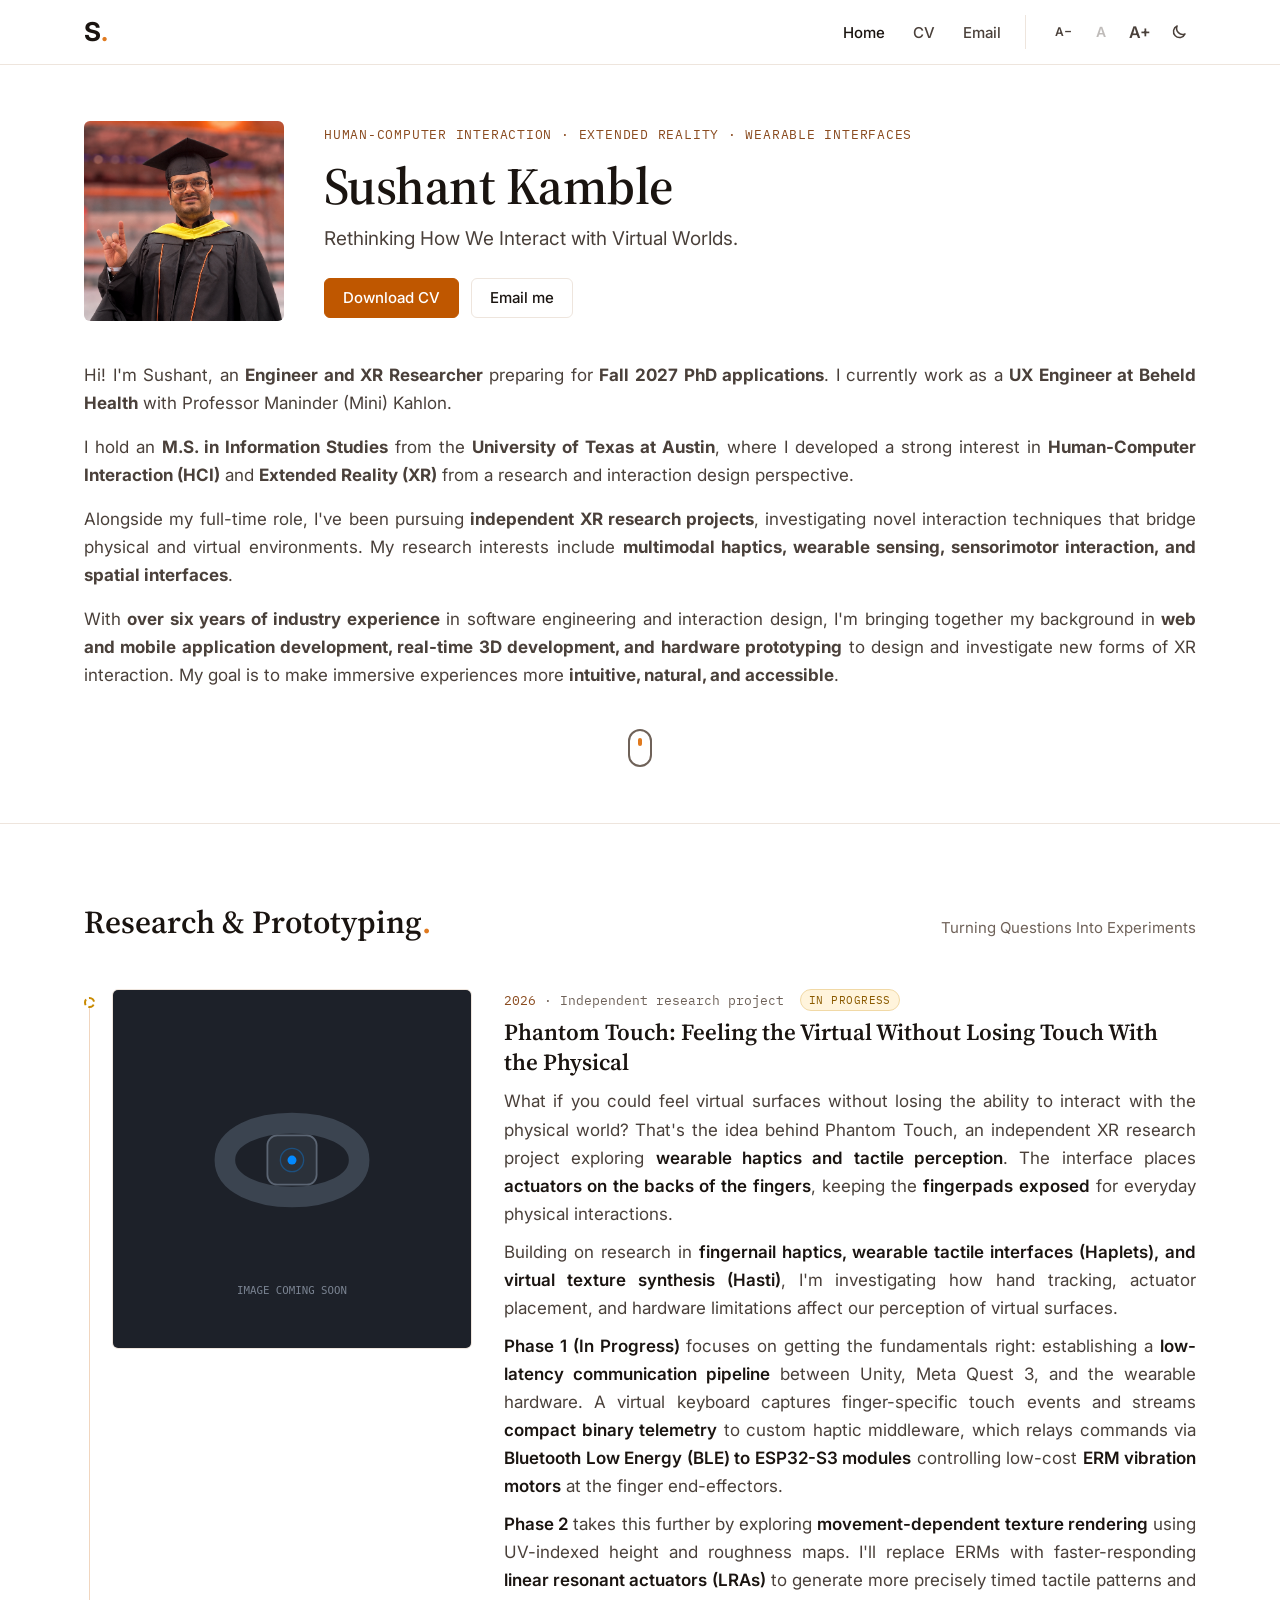
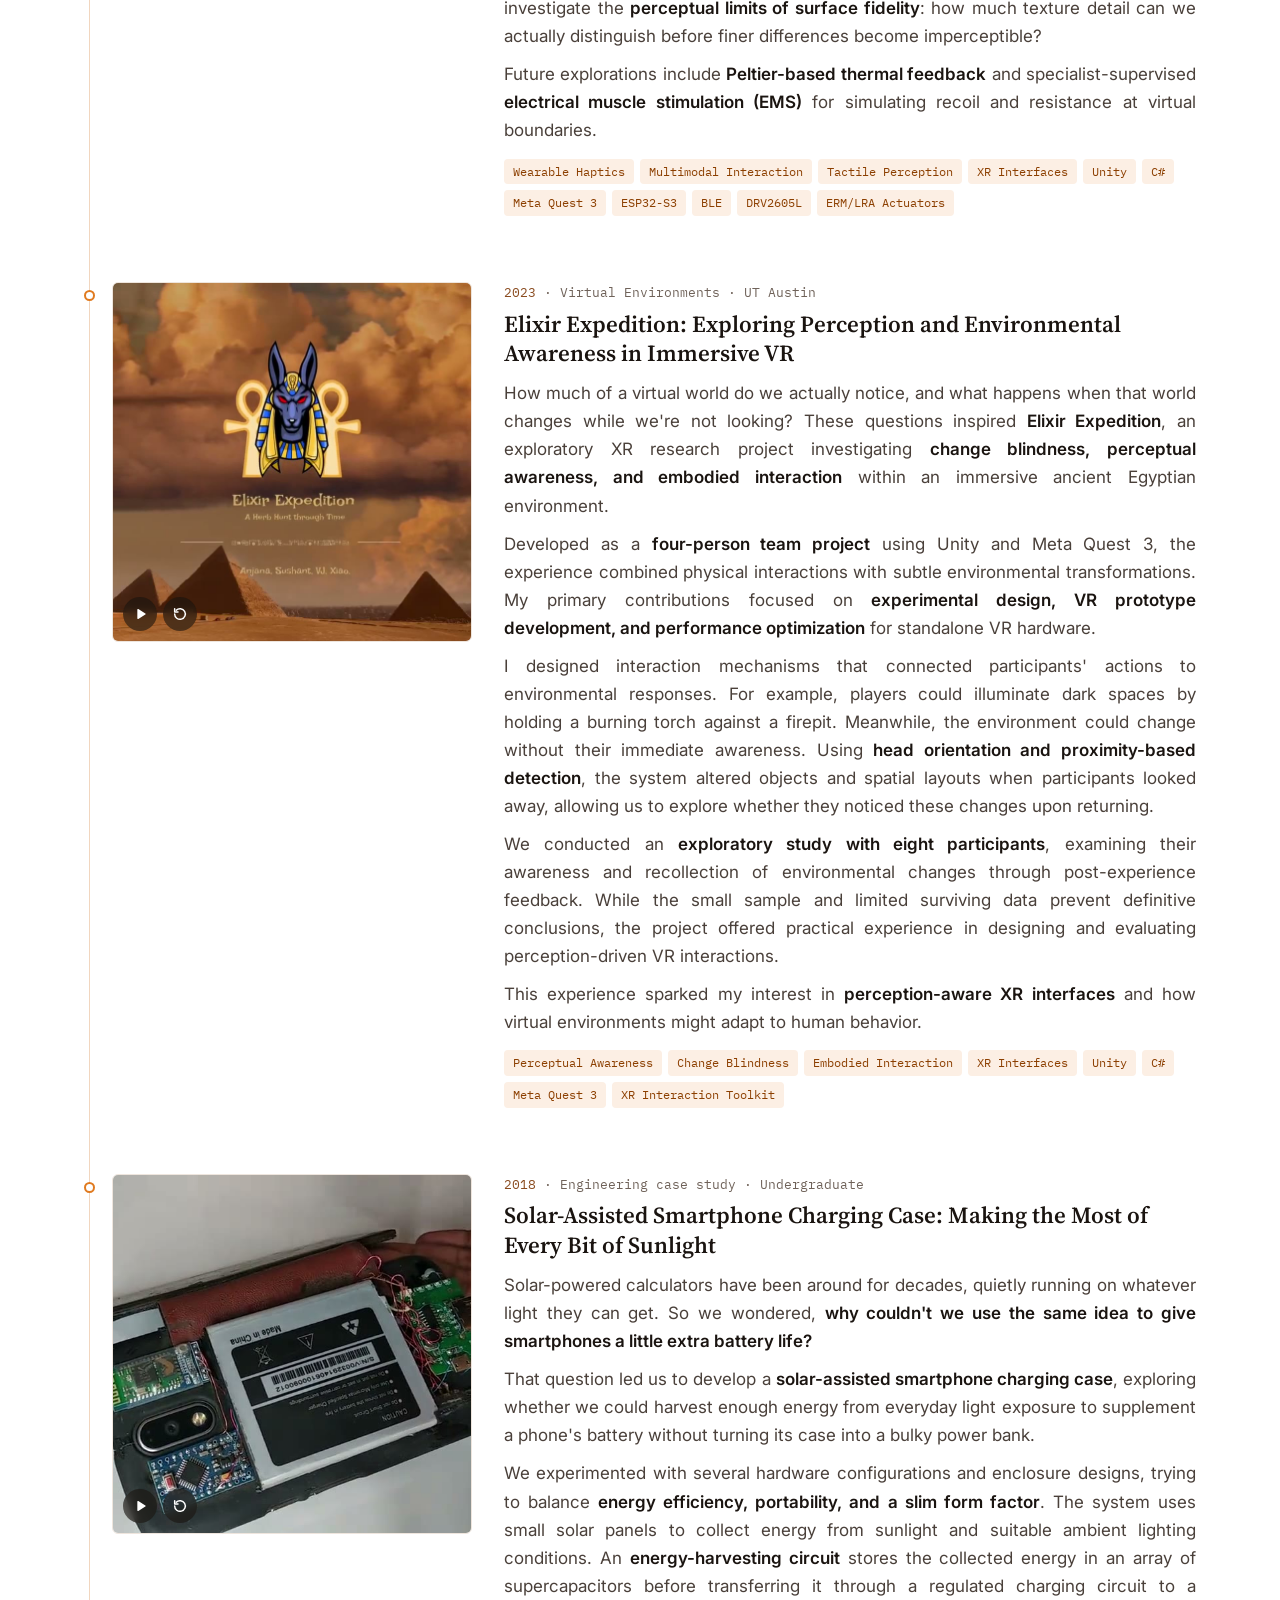
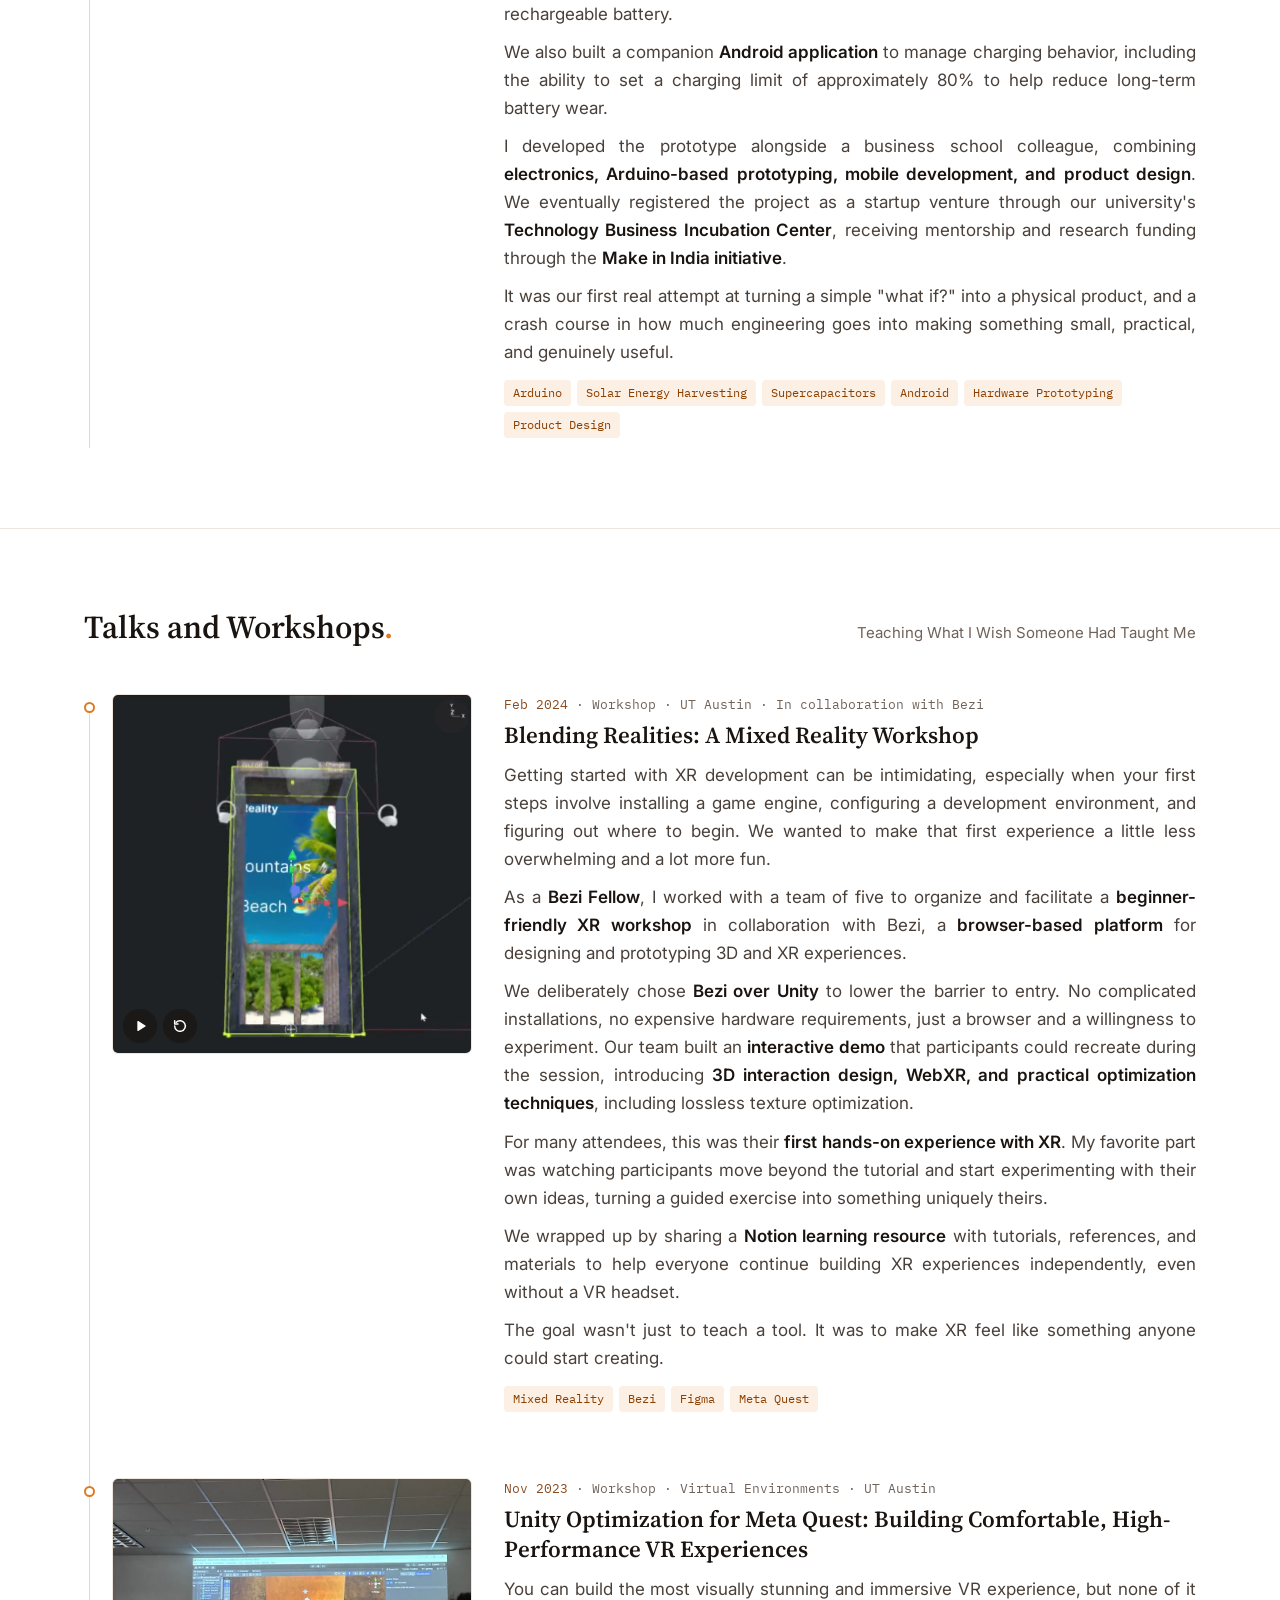
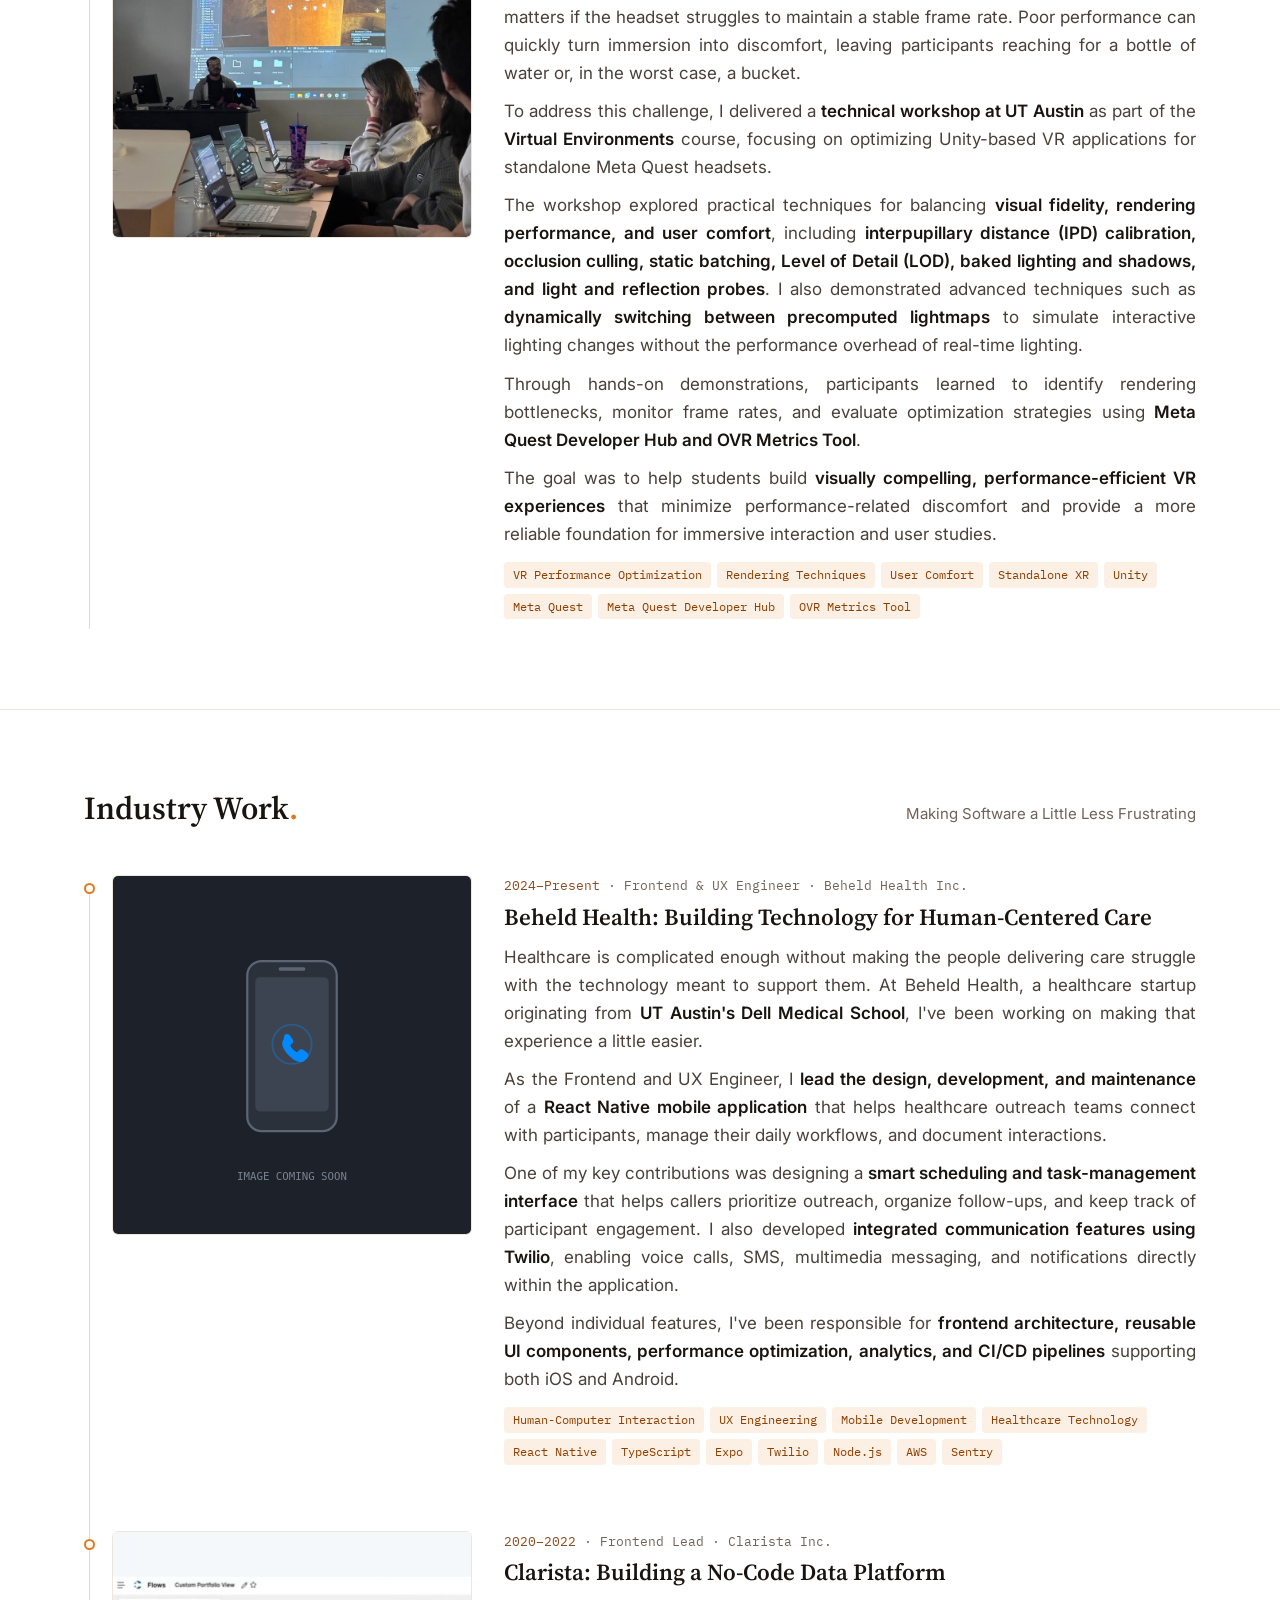
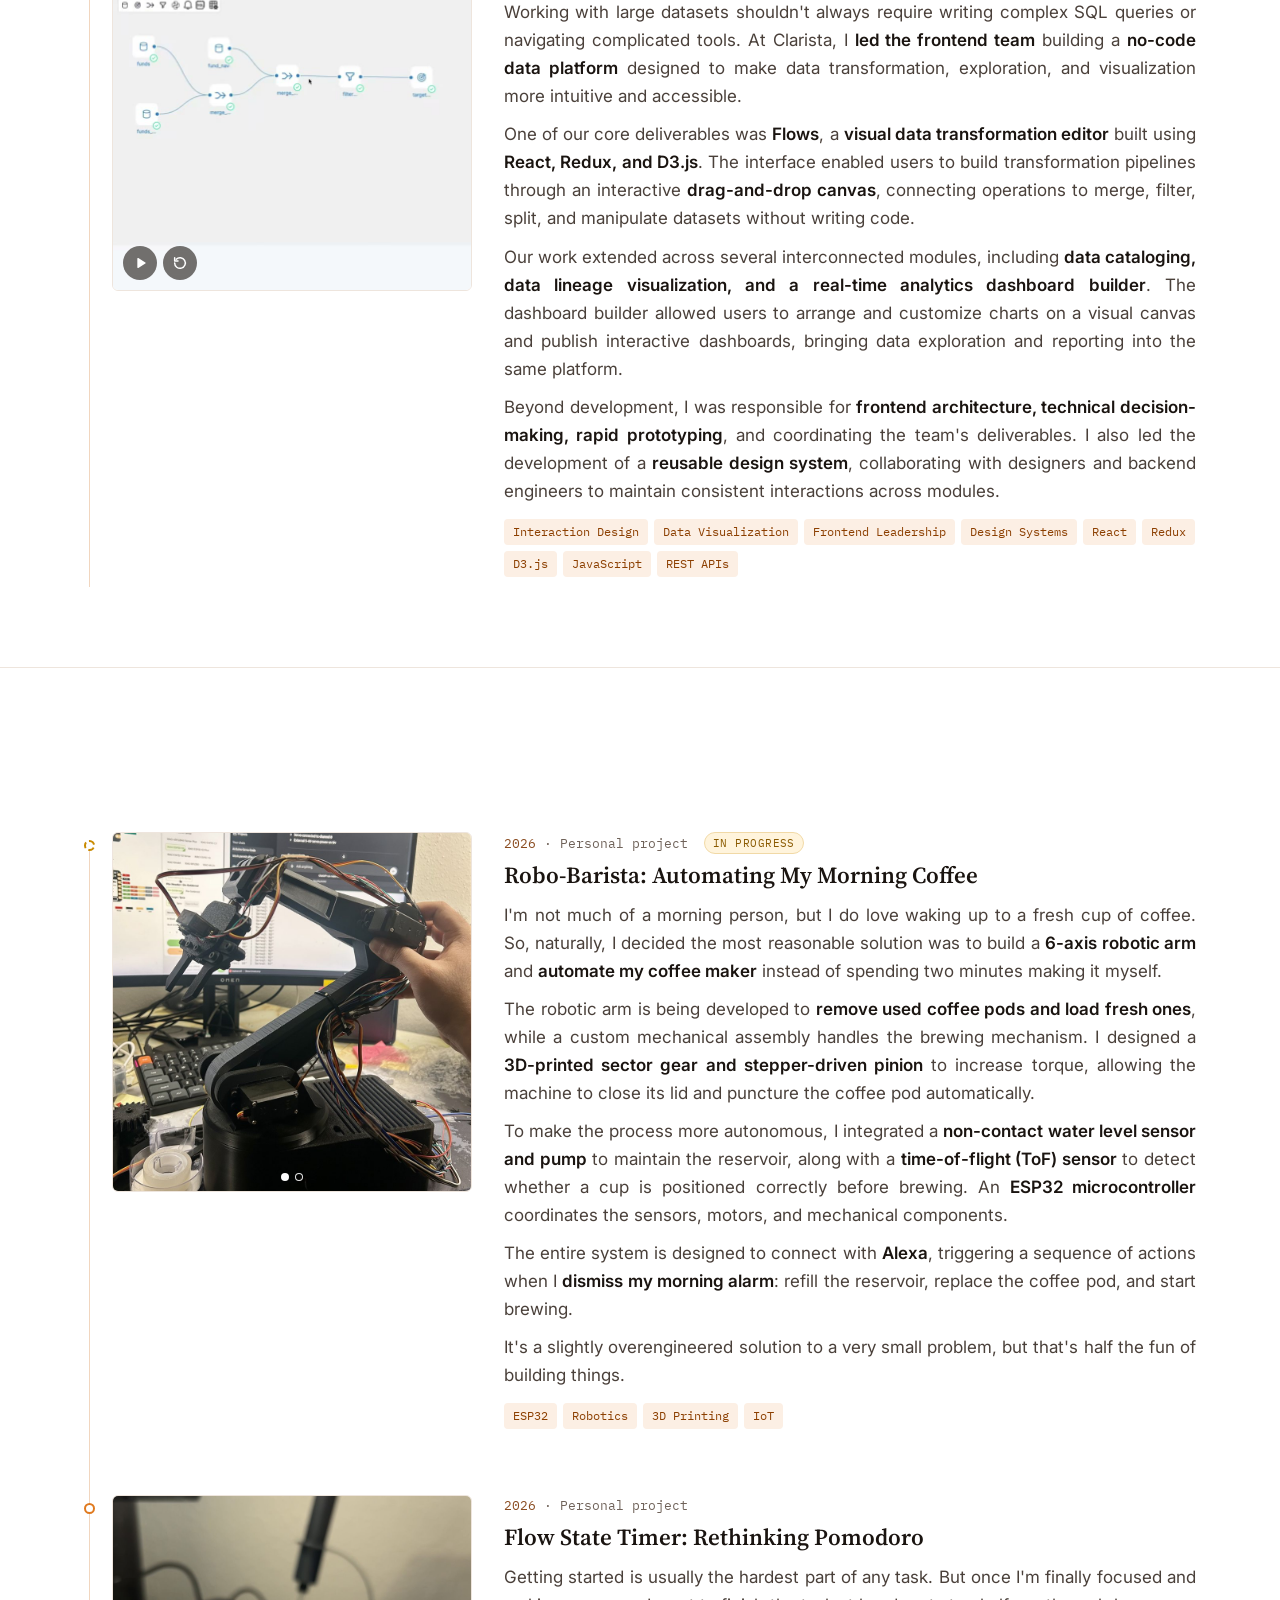
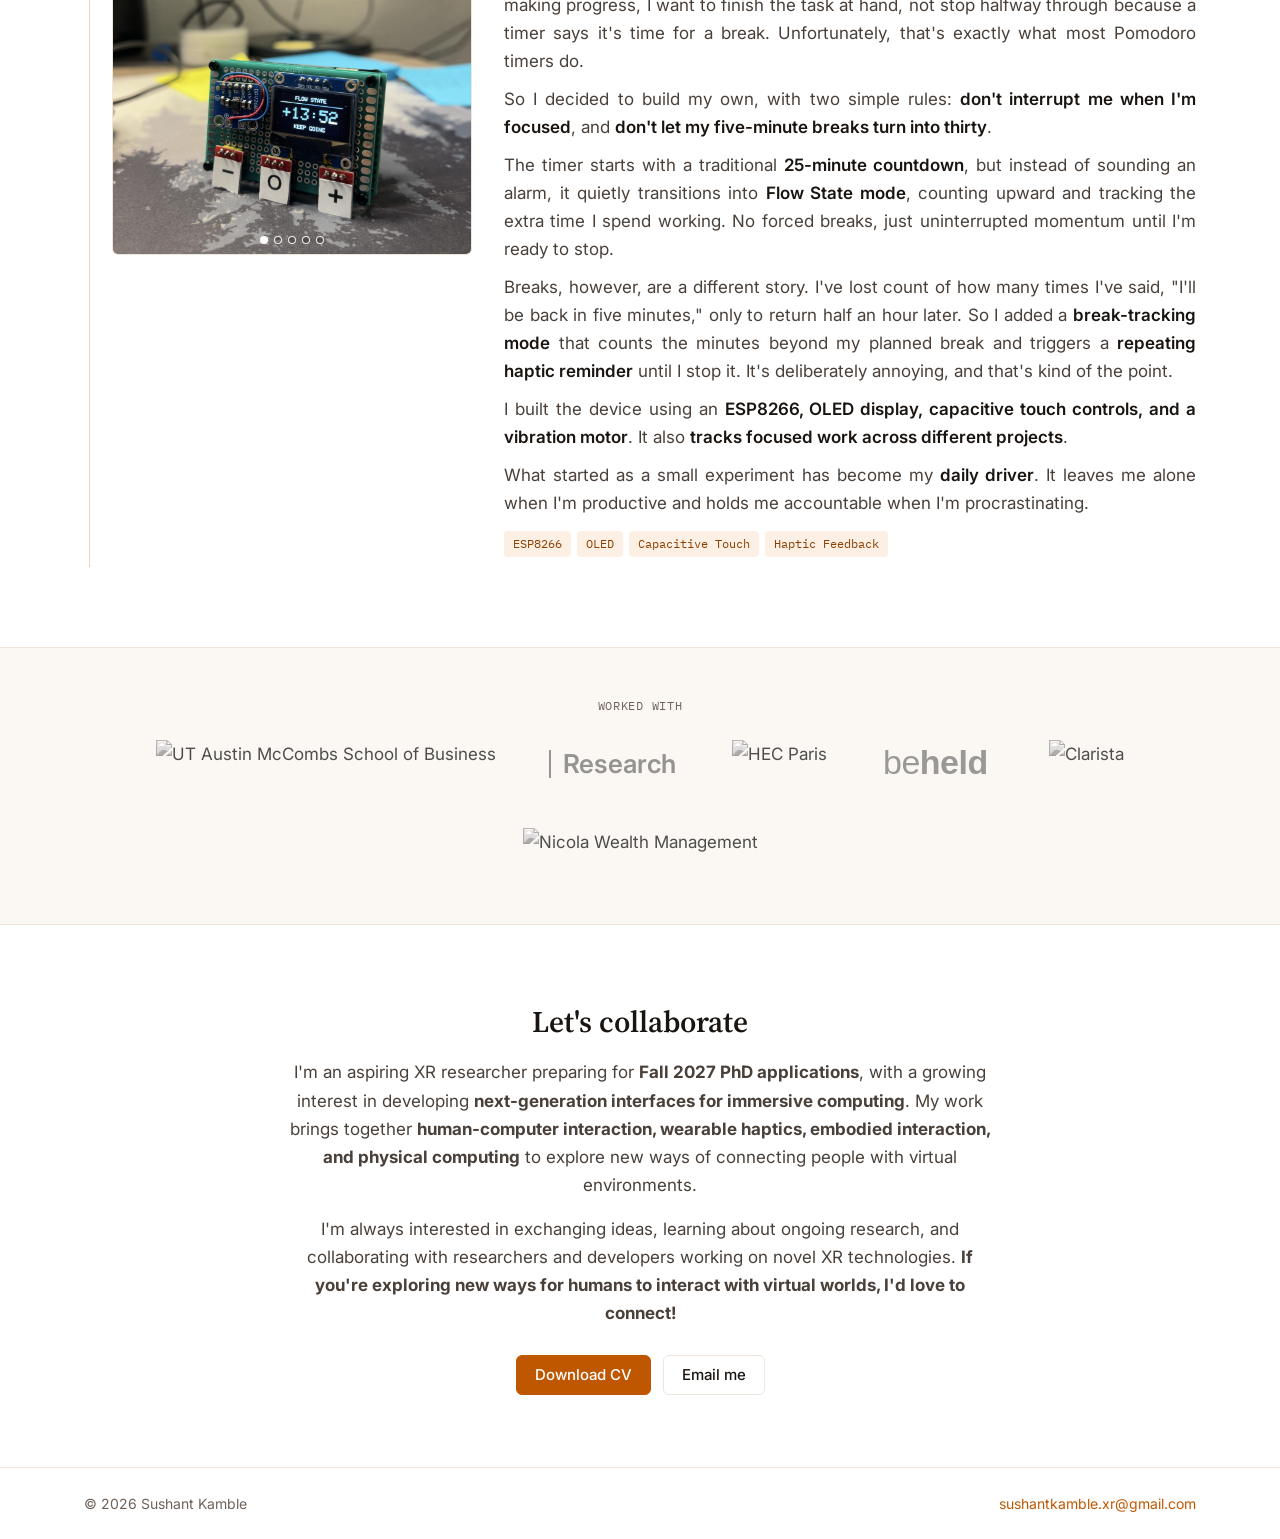
==== index.html @ 3cabddb5 "Update CV and copy email address to clipboard on click - Replace the old resume with Sushant_Kamble_" ====
<!DOCTYPE html>
<html lang="en">
  <head>
    <meta charset="utf-8" />
    <meta name="viewport" content="width=device-width, initial-scale=1" />
    <meta name="author" content="Sushant Kamble" />
    <meta
      name="description"
      content="Sushant Kamble: XR researcher and engineer building and evaluating immersive experiences."
    />
    <link rel="icon" href="icon.svg?v=3" type="image/svg+xml" />
    <link rel="icon" href="icon.png?v=3" type="image/png" />
    <link rel="apple-touch-icon" href="icon.png?v=3" />
    <link rel="preconnect" href="https://fonts.googleapis.com" />
    <link rel="preconnect" href="https://fonts.gstatic.com" crossorigin />
    <link
      href="https://fonts.googleapis.com/css2?family=IBM+Plex+Mono:wght@400;500&family=Inter:wght@400;500;600&family=Source+Serif+4:opsz,wght@8..60,600&display=swap"
      rel="stylesheet"
    />
    <link rel="stylesheet" href="css/research.css" />
    <script>
      // Apply saved display settings before first paint (no flash of wrong theme/size).
      // Theme: saved choice, else the system preference. Text size: saved scale step.
      (() => {
        const root = document.documentElement;
        let theme = null, scale = null;
        try {
          theme = localStorage.getItem("theme");
          scale = localStorage.getItem("textScale");
        } catch (e) {}
        if (theme !== "light" && theme !== "dark") {
          theme = window.matchMedia("(prefers-color-scheme: dark)").matches ? "dark" : "light";
        }
        root.setAttribute("data-theme", theme);
        if (scale) root.style.fontSize = scale + "%";
      })();

      // Enable the sequential reveal only when JS runs and motion is welcome,
      // so content is never hidden otherwise
      if (!window.matchMedia("(prefers-reduced-motion: reduce)").matches) {
        document.documentElement.classList.add("js-reveal");
      }
    </script>

    <title>Sushant Kamble | XR Researcher</title>
  </head>

  <body>
    <!-- Loading screen: the "S." logo with a bouncing dot, removed on page load -->
    <div class="page-loader" aria-hidden="true">
      <span class="page-loader-logo">S<span class="page-loader-dot"></span></span>
    </div>
    <a class="skip-link" href="#main">Skip to content</a>

    <header class="nav">
      <div class="container">
        <a href="index.html" class="nav-brand" aria-label="Sushant Kamble, home">S<span class="nav-brand-dot">.</span></a>
        <div class="nav-right">
          <nav aria-label="Primary">
            <ul class="nav-links">
              <li><a href="index.html" aria-current="page">Home</a></li>
              <li>
                <a href="/resume/Sushant_Kamble_CV.pdf" target="_blank" rel="noopener">CV</a>
              </li>
              <li><a href="mailto:sushantkamble.xr@gmail.com">Email</a></li>
            </ul>
          </nav>
          <div class="display-controls" role="group" aria-label="Display settings">
            <button type="button" class="display-btn" id="text-smaller" aria-label="Decrease text size"><span class="a-small" aria-hidden="true">A−</span></button>
            <button type="button" class="display-btn" id="text-reset" aria-label="Reset text size"><span aria-hidden="true">A</span></button>
            <button type="button" class="display-btn" id="text-larger" aria-label="Increase text size"><span class="a-large" aria-hidden="true">A+</span></button>
            <button type="button" class="display-btn" id="theme-toggle" aria-label="Switch to dark mode">
              <svg class="theme-icon-moon" viewBox="0 0 24 24" width="18" height="18" aria-hidden="true" focusable="false"><path d="M20 14.5A8 8 0 0 1 9.5 4a8 8 0 1 0 10.5 10.5z" fill="none" stroke="currentColor" stroke-width="2" stroke-linejoin="round"/></svg>
              <svg class="theme-icon-sun" viewBox="0 0 24 24" width="18" height="18" aria-hidden="true" focusable="false"><circle cx="12" cy="12" r="4" fill="none" stroke="currentColor" stroke-width="2"/><path d="M12 2.5v2M12 19.5v2M4.6 4.6l1.4 1.4M18 18l1.4 1.4M2.5 12h2M19.5 12h2M4.6 19.4L6 18M18 6l1.4-1.4" stroke="currentColor" stroke-width="2" stroke-linecap="round"/></svg>
            </button>
          </div>
        </div>
      </div>
    </header>

    <main id="main">
      <!-- Hero -->
      <section class="hero" id="home-section">
        <div class="container hero-grid">
          <div class="hero-photo">
            <figure>
              <!-- Square headshot works best (shown at 200px) -->
              <img
                src="images/profile/UTexas-profile.png"
                alt="Sushant Kamble in graduation cap and gown at the University of Texas at Austin, making the Hook 'em Horns hand sign"
              />
            </figure>
          </div>

          <div class="hero-text">
            <p class="eyebrow">Human-Computer Interaction · Extended Reality · Wearable Interfaces</p>
            <h1>Sushant Kamble</h1>
            <p class="hero-role">Rethinking How We Interact with Virtual Worlds.</p>

            <div class="hero-links">
              <a class="btn btn-primary" href="/resume/Sushant_Kamble_CV.pdf" target="_blank" rel="noopener" download>Download CV</a>
              <a class="btn btn-ghost" href="mailto:sushantkamble.xr@gmail.com">Email me</a>
            </div>
          </div>
        </div>
      </section>

      <!-- Intro -->
      <section class="intro" id="intro-section" aria-label="Introduction">
        <div class="container">
            <p class="hero-bio">
              Hi! I'm Sushant, an <strong>Engineer and XR Researcher</strong> preparing
              for <strong>Fall 2027 PhD applications</strong>. I currently work as a
              <strong>UX Engineer at Beheld Health</strong> with Professor Maninder
              (Mini) Kahlon.
            </p>
            <p class="hero-bio">
              I hold an <strong>M.S. in Information Studies</strong> from the
              <strong>University of Texas at Austin</strong>, where I developed a strong
              interest in <strong>Human-Computer Interaction (HCI)</strong> and
              <strong>Extended Reality (XR)</strong> from a research and interaction
              design perspective.
            </p>
            <p class="hero-bio">
              Alongside my full-time role, I've been pursuing <strong>independent XR
              research projects</strong>, investigating novel interaction techniques
              that bridge physical and virtual environments. My research interests
              include <strong>multimodal haptics, wearable sensing, sensorimotor
              interaction, and spatial interfaces</strong>.
            </p>
            <p class="hero-bio">
              With <strong>over six years of industry experience</strong> in software
              engineering and interaction design, I'm bringing together my background in
              <strong>web and mobile application development, real-time 3D
              development, and hardware prototyping</strong> to design and investigate
              new forms of XR interaction. My goal is to make immersive experiences
              more <strong>intuitive, natural, and accessible</strong>.
            </p>
            <a class="scroll-cue" href="#portfolio-section" aria-label="Scroll to Research &amp; Prototyping">
              <span class="scroll-cue-mouse" aria-hidden="true"><span class="scroll-cue-wheel"></span></span>
            </a>
        </div>
      </section>

      <!-- Work timeline. id kept as portfolio-section: project pages link back to it -->
      <section class="section" id="portfolio-section" aria-labelledby="work-title">
        <div class="container">
          <div class="section-head">
            <h2 class="section-title" id="work-title">Research &amp; Prototyping</h2>
            <p class="section-note">Turning Questions Into Experiments</p>
          </div>
          <ol class="work-list" id="work-list">
            <!-- populated by js/work.js -->
          </ol>
        </div>
      </section>

      <!-- Talks & workshops -->
      <section class="section section-divided" id="talks" aria-labelledby="talks-title">
        <div class="container">
          <div class="section-head">
            <h2 class="section-title" id="talks-title">Talks and Workshops</h2>
            <p class="section-note">Teaching What I Wish Someone Had Taught Me</p>
          </div>
          <ol class="work-list" id="talks-list">
            <!-- populated by js/work.js -->
          </ol>
        </div>
      </section>

      <!-- Industry work -->
      <section class="section section-divided" id="web-prototypes" aria-labelledby="prototypes-title">
        <div class="container">
          <div class="section-head">
            <h2 class="section-title" id="prototypes-title">Industry Work</h2>
            <p class="section-note">Making Software a Little Less Frustrating</p>
          </div>
          <ol class="work-list" id="prototypes-list">
            <!-- populated by js/work.js -->
          </ol>
        </div>
      </section>

      <!-- Personal projects -->
      <section class="section section-divided" id="personal-projects" aria-labelledby="personal-title">
        <div class="container">
          <div class="section-head">
            <h2 class="section-title" id="personal-title">Personal Projects</h2>
            <p class="section-note">Probably Overengineered, Definitely Fun</p>
          </div>
          <ol class="work-list" id="personal-list">
            <!-- populated by js/work.js -->
          </ol>
        </div>
      </section>

      <!-- Collaborators -->
      <section class="collab" aria-label="Organizations I've worked with">
        <div class="container">
          <p class="collab-label">Worked with</p>
          <ul class="logos">
            <li><img src="images/clients/mc-combs.png" alt="UT Austin McCombs School of Business" /></li>
            <li class="logo-lockup" role="img" aria-label="Microsoft Research">
              <img src="images/clients/microsoft.png" alt="" />
              <span class="logo-lockup-text" aria-hidden="true">Research</span>
            </li>
            <li><img src="images/clients/hec.png" alt="HEC Paris" /></li>
            <li><img src="images/clients/beheld.svg" alt="Beheld Health" /></li>
            <li><img src="images/clients/clarista.png" alt="Clarista" /></li>
            <li><img src="images/clients/nicola.png" alt="Nicola Wealth Management" /></li>
          </ul>
        </div>
      </section>

      <!-- Contact -->
      <section class="contact" id="contact">
        <div class="container">
          <h2>Let's collaborate</h2>
          <p>
            I'm an aspiring XR researcher preparing for <strong>Fall 2027 PhD
            applications</strong>, with a growing interest in developing
            <strong>next-generation interfaces for immersive computing</strong>. My work
            brings together <strong>human-computer interaction, wearable haptics,
            embodied interaction, and physical computing</strong> to explore new ways
            of connecting people with virtual environments.
          </p>
          <p>
            I'm always interested in exchanging ideas, learning about ongoing research,
            and collaborating with researchers and developers working on novel XR
            technologies. <strong>If you're exploring new ways for humans to interact
            with virtual worlds, I'd love to connect!</strong>
          </p>
          <div class="hero-links">
            <a class="btn btn-primary" href="/resume/Sushant_Kamble_CV.pdf" target="_blank" rel="noopener" download>Download CV</a>
            <a class="btn btn-ghost" href="mailto:sushantkamble.xr@gmail.com">Email me</a>
          </div>
        </div>
      </section>
    </main>

    <!-- Side navigation: jump between sections (wide screens only) -->
    <nav class="section-nav" aria-label="Page sections">
      <ul>
        <li><a href="#home-section"><span class="section-nav-label">About</span></a></li>
        <li><a href="#portfolio-section"><span class="section-nav-label">Research</span></a></li>
        <li><a href="#talks"><span class="section-nav-label">Talks</span></a></li>
        <li><a href="#web-prototypes"><span class="section-nav-label">Industry</span></a></li>
        <li><a href="#personal-projects"><span class="section-nav-label">Personal</span></a></li>
        <li><a href="#contact"><span class="section-nav-label">Contact</span></a></li>
      </ul>
    </nav>

    <div class="toast" role="status" aria-live="polite"></div>

    <button type="button" class="back-to-top" aria-label="Back to top">
      <svg viewBox="0 0 24 24" width="20" height="20" aria-hidden="true" focusable="false"><path d="M12 19V5M5 12l7-7 7 7" fill="none" stroke="currentColor" stroke-width="2.2" stroke-linecap="round" stroke-linejoin="round"/></svg>
    </button>

    <footer class="footer">
      <div class="container">
        <span>© <span id="year"></span> Sushant Kamble</span>
        <a href="mailto:sushantkamble.xr@gmail.com">sushantkamble.xr@gmail.com</a>
      </div>
    </footer>

    <script src="js/work.js"></script>
    <!-- Smooth, eased wheel/trackpad scrolling (Lenis) -->
    <script src="https://cdn.jsdelivr.net/npm/lenis@1.1.20/dist/lenis.min.js"></script>
    <script>
      (() => {
        if (!window.Lenis || window.matchMedia("(prefers-reduced-motion: reduce)").matches) return;
        const lenis = new Lenis({ lerp: 0.1, smoothWheel: true });
        window.siteLenis = lenis; // used by the back-to-top button
        const raf = (time) => {
          lenis.raf(time);
          requestAnimationFrame(raf);
        };
        requestAnimationFrame(raf);

        // In-page links (side nav, scroll cue) glide via Lenis, clearing the sticky header
        document.addEventListener("click", (e) => {
          const link = e.target.closest('a[href^="#"]');
          if (!link || link.classList.contains("skip-link")) return;
          const target = document.querySelector(link.getAttribute("href"));
          if (!target) return;
          e.preventDefault();
          lenis.scrollTo(target, { offset: -80 });
          history.replaceState(null, "", link.getAttribute("href"));
        });
      })();
    </script>
    <script>
      document.getElementById("year").textContent = new Date().getFullYear();

      // Hide the loading screen once the page has loaded: shown for at least
      // 600ms so it doesn't flash, and never longer than 3s.
      (() => {
        const loader = document.querySelector(".page-loader");
        if (!loader) return;
        const shownAt = performance.now();
        let done = false;
        const hide = () => {
          if (done) return;
          done = true;
          const wait = Math.max(0, 600 - (performance.now() - shownAt));
          setTimeout(() => {
            loader.classList.add("is-done");
            loader.addEventListener("transitionend", () => loader.remove(), { once: true });
            window.dispatchEvent(new Event("loader:done"));
          }, wait);
        };
        if (document.readyState === "complete") hide();
        else window.addEventListener("load", hide, { once: true });
        setTimeout(hide, 3000);
      })();

      // Display settings: text size (A− / A+) and light/dark theme, remembered per visitor
      (() => {
        const root = document.documentElement;
        const save = (key, value) => {
          try { localStorage.setItem(key, value); } catch (e) {}
        };

        // Text size: steps of the root font size; 100% respects the browser's own setting
        const STEPS = [87.5, 100, 112.5, 125, 137.5, 150];
        const smaller = document.getElementById("text-smaller");
        const larger = document.getElementById("text-larger");
        const reset = document.getElementById("text-reset");
        const DEFAULT = STEPS.indexOf(100);
        let step = STEPS.indexOf(parseFloat(root.style.fontSize) || 100);
        if (step < 0) step = 1;
        const applySize = () => {
          const pct = STEPS[step];
          root.style.fontSize = pct === 100 ? "" : pct + "%";
          smaller.disabled = step === 0;
          larger.disabled = step === STEPS.length - 1;
          reset.disabled = step === DEFAULT;
          smaller.setAttribute("aria-label", `Decrease text size (currently ${pct}%)`);
          larger.setAttribute("aria-label", `Increase text size (currently ${pct}%)`);
          save("textScale", pct);
        };
        smaller.addEventListener("click", () => { step = Math.max(0, step - 1); applySize(); });
        larger.addEventListener("click", () => { step = Math.min(STEPS.length - 1, step + 1); applySize(); });
        reset.addEventListener("click", () => { step = DEFAULT; applySize(); });
        applySize();

        // Theme toggle
        const toggle = document.getElementById("theme-toggle");
        const applyThemeLabel = () => {
          const dark = root.getAttribute("data-theme") === "dark";
          toggle.setAttribute("aria-label", dark ? "Switch to light mode" : "Switch to dark mode");
        };
        toggle.addEventListener("click", () => {
          const next = root.getAttribute("data-theme") === "dark" ? "light" : "dark";
          root.setAttribute("data-theme", next);
          save("theme", next);
          applyThemeLabel();
        });
        applyThemeLabel();
      })();

      // Email links: copy the address and confirm with a small popup instead of
      // opening a mail app (many visitors have none set up). If copying is not
      // possible, the link falls back to opening the mail app as before.
      (() => {
        const toast = document.querySelector(".toast");
        let hideTimer;
        const show = (msg) => {
          toast.textContent = msg;
          toast.classList.add("is-visible");
          clearTimeout(hideTimer);
          hideTimer = setTimeout(() => toast.classList.remove("is-visible"), 2600);
        };
        document.querySelectorAll('a[href^="mailto:"]').forEach((link) => {
          link.addEventListener("click", (e) => {
            if (!navigator.clipboard || !window.isSecureContext) return;
            e.preventDefault();
            const address = link.getAttribute("href").replace("mailto:", "");
            navigator.clipboard.writeText(address).then(
              () => show(address + " copied to clipboard"),
              () => { window.location.href = link.href; }
            );
          });
        });
      })();

      // Back-to-top button: appears after scrolling about a screen down
      (() => {
        const btn = document.querySelector(".back-to-top");
        if (!btn) return;
        const update = () => btn.classList.toggle("is-visible", window.scrollY > window.innerHeight);
        window.addEventListener("scroll", update, { passive: true });
        update();
        btn.addEventListener("click", () => {
          const reduce = window.matchMedia("(prefers-reduced-motion: reduce)").matches;
          if (window.siteLenis) window.siteLenis.scrollTo(0);
          else window.scrollTo({ top: 0, behavior: reduce ? "auto" : "smooth" });
          // Move keyboard focus to the top too, so the next Tab starts from the header
          document.querySelector(".nav-brand").focus({ preventScroll: true });
        });
      })();

      // Hide the scroll cue once the visitor scrolls down; bring it back at the top
      (() => {
        const cue = document.querySelector(".scroll-cue");
        if (!cue) return;
        const update = () => cue.classList.toggle("is-hidden", window.scrollY > 120);
        window.addEventListener("scroll", update, { passive: true });
        update();
      })();

      // Sequential reveal: the hero builds in piece by piece once the loading
      // screen lifts; everything below fades up as it scrolls into view.
      (() => {
        if (!document.documentElement.classList.contains("js-reveal")) return;
        // Mark a group's pieces in order; --i sets each piece's delay step
        const mark = (els) =>
          [...els].forEach((el, i) => {
            el.setAttribute("data-reveal", "");
            el.style.setProperty("--i", i);
          });
        const show = (els) => els.forEach((el) => el.classList.add("is-visible"));

        // Hero + intro: one ordered sequence, started once the loader has fully faded
        const heroSeq = [
          ...document.querySelectorAll(
            ".hero-photo, .hero-text .eyebrow, .hero-text h1, .hero-text .hero-role, .hero-text .hero-links, .intro .hero-bio, .intro .scroll-cue"
          ),
        ];
        mark(heroSeq);
        const startHero = () => {
          show(heroSeq);
          // Announce when the last piece has finished animating in (180ms steps + 800ms rise)
          setTimeout(() => window.dispatchEvent(new Event("hero:done")), (heroSeq.length - 1) * 180 + 800);
        };
        if (document.querySelector(".page-loader")) {
          window.addEventListener("loader:done", () => setTimeout(startHero, 350), { once: true });
        } else startHero();

        // Below the fold: each group reveals its pieces in order as it scrolls
        // into view (runs after js/work.js renders the lists)
        document.addEventListener("DOMContentLoaded", () => {
          const groups = new Map(); // container to observe -> its ordered pieces
          document.querySelectorAll(".section-head").forEach((head) => groups.set(head, [...head.children]));
          document.querySelectorAll(".work-item").forEach((item) =>
            groups.set(item, [
              item.querySelector(".work-media"),
              ...item.querySelectorAll(".work-body > *"),
            ].filter(Boolean))
          );
          const collab = document.querySelector(".collab .container");
          if (collab) groups.set(collab, [...collab.children]);
          const contact = document.querySelector(".contact .container");
          if (contact) groups.set(contact, [...contact.children]);

          groups.forEach((pieces) => mark(pieces));
          const io = new IntersectionObserver(
            (entries) =>
              entries.forEach((e) => {
                if (!e.isIntersecting) return;
                show(groups.get(e.target));
                io.unobserve(e.target);
              }),
            { rootMargin: "0px 0px -15% 0px" }
          );
          groups.forEach((_, container) => io.observe(container));
        });
      })();

      // Highlight the side-nav link for the section in the middle of the screen
      (() => {
        const links = [...document.querySelectorAll(".section-nav a")];
        const byId = new Map(links.map((a) => [a.getAttribute("href").slice(1), a]));
        const setActive = (id) =>
          links.forEach((a) => {
            const on = a === byId.get(id);
            a.classList.toggle("is-active", on);
            if (on) a.setAttribute("aria-current", "true");
            else a.removeAttribute("aria-current");
          });
        // Sections without their own link count toward the one before them
        const alias = { "intro-section": "home-section" };
        const observer = new IntersectionObserver(
          (entries) => entries.forEach((e) => e.isIntersecting && setActive(alias[e.target.id] || e.target.id)),
          { rootMargin: "-45% 0px -50% 0px" }
        );
        [...byId.keys(), ...Object.keys(alias)].forEach((id) => {
          const el = document.getElementById(id);
          if (el) observer.observe(el);
        });
        setActive("home-section");

        // Show the menu once the About content has finished loading in, then
        // briefly reveal its labels so visitors notice it
        const nav = document.querySelector(".section-nav");
        let shown = false;
        const showNav = () => {
          if (shown) return;
          shown = true;
          nav.classList.add("is-ready", "is-peek");
          setTimeout(() => nav.classList.remove("is-peek"), 3000);
        };
        if (document.documentElement.classList.contains("js-reveal")) {
          window.addEventListener("hero:done", showNav, { once: true });
          setTimeout(showNav, 8000); // safety net
        } else showNav();
      })();
    </script>
    <script type="module">
      import { initializeApp } from "https://www.gstatic.com/firebasejs/10.8.0/firebase-app.js";
      import { getAnalytics } from "https://www.gstatic.com/firebasejs/10.8.0/firebase-analytics.js";

      const firebaseConfig = {
        apiKey: "AIzaSyAwVV5EpKG00o6YRQn259xjVj7CVN1NebM",
        authDomain: "portfolio-website-2be1b.firebaseapp.com",
        projectId: "portfolio-website-2be1b",
        storageBucket: "portfolio-website-2be1b.appspot.com",
        messagingSenderId: "623760306088",
        appId: "1:623760306088:web:88d67430331a4d12a9379d",
        measurementId: "G-SLT4Z5Z8K5",
      };

      const app = initializeApp(firebaseConfig);
      getAnalytics(app);
    </script>
  </body>
</html>
---- css/research.css ----
/* Landing page: XR researcher portfolio */

:root {
  --bg: #ffffff;
  --bg-soft: #fbf7f3;
  --ink: #1a1410;
  --ink-2: #4a403a;
  --ink-3: #6f6259;
  --line: #eee5dd;
  /* Warm palette drawn from the profile photo: burnt orange, gown black */
  --accent: #bf5700;
  --accent-hover: #8c3f00;
  --accent-mid: #8a4b1f;
  --mark: #e07a1f;
  --hover-line: #f0b27a;
  --rule: #f1d6bf;
  --accent-soft: #fcefe4;
  --on-accent: #ffffff;               /* text on accent-filled buttons */
  --nav-bg: rgba(255, 255, 255, 0.92);
  --badge-ink: #8a5a00; --badge-bg: #fff4dc; --badge-line: #f1d9a6; --badge-mark: #c98a00;
  --serif: "Source Serif 4", Georgia, "Times New Roman", serif;
  --sans: "Inter", -apple-system, BlinkMacSystemFont, "Segoe UI", sans-serif;
  --mono: "IBM Plex Mono", ui-monospace, Menlo, Consolas, monospace;
  --max: 1160px;
  color-scheme: light;
}

/* Dark theme: warm near-black with a brighter orange for contrast.
   Applies when chosen in the toggle, or when the system prefers dark and
   the visitor hasn't picked light. */
:root[data-theme="dark"] {
  --bg: #15110e;
  --bg-soft: #1f1915;
  --ink: #f3ece6;
  --ink-2: #d2c6bc;
  --ink-3: #a99a8e;
  --line: #3a312a;
  --accent: #f0893a;
  --accent-hover: #f6a564;
  --accent-mid: #e2a273;
  --mark: #f0893a;
  --hover-line: #9a5426;
  --rule: #4a392c;
  --accent-soft: #33221a;
  --on-accent: #15110e;
  --nav-bg: rgba(21, 17, 14, 0.9);
  --badge-ink: #f2c46b; --badge-bg: #33281a; --badge-line: #5c4a2a; --badge-mark: #c98a00;
  color-scheme: dark;
}
@media (prefers-color-scheme: dark) {
  :root:not([data-theme="light"]) {
    --bg: #15110e;
    --bg-soft: #1f1915;
    --ink: #f3ece6;
    --ink-2: #d2c6bc;
    --ink-3: #a99a8e;
    --line: #3a312a;
    --accent: #f0893a;
    --accent-hover: #f6a564;
    --accent-mid: #e2a273;
    --mark: #f0893a;
    --hover-line: #9a5426;
    --rule: #4a392c;
    --accent-soft: #33221a;
    --on-accent: #15110e;
    --nav-bg: rgba(21, 17, 14, 0.9);
    --badge-ink: #f2c46b; --badge-bg: #33281a; --badge-line: #5c4a2a; --badge-mark: #c98a00;
    color-scheme: dark;
  }
}

* { box-sizing: border-box; }

html { scroll-behavior: smooth; scroll-padding-top: 80px; }

body {
  margin: 0;
  background: var(--bg);
  color: var(--ink);
  font-family: var(--sans);
  font-size: 1.0625rem;
  line-height: 1.65;
  -webkit-font-smoothing: antialiased;
}

img { max-width: 100%; display: block; }

a { color: var(--accent); text-decoration: none; }
a:hover { text-decoration: underline; text-underline-offset: 3px; }
a:focus-visible, .btn:focus-visible {
  outline: 2px solid var(--accent);
  outline-offset: 3px;
  border-radius: 4px;
}

.container { max-width: var(--max); margin: 0 auto; padding: 0 24px; }

.skip-link {
  position: absolute; left: -999px; top: 8px;
  background: var(--ink); color: var(--bg); padding: 8px 12px; z-index: 100;
}
.skip-link:focus { left: 8px; }

/* ---------- Nav ---------- */
.nav {
  position: sticky; top: 0; z-index: 50;
  background: var(--nav-bg);
  backdrop-filter: saturate(180%) blur(8px);
  border-bottom: 1px solid var(--line);
}
.nav .container {
  display: flex; align-items: center; justify-content: space-between;
  height: 64px;
}
.nav-brand {
  font-weight: 700; font-size: 1.625rem; line-height: 1;
  color: var(--ink);
}
.nav-brand-dot { color: var(--mark); }
.nav-brand:hover { text-decoration: none; }
.nav-links { display: flex; gap: 28px; list-style: none; margin: 0; padding: 0; }
.nav-links a {
  color: var(--ink-2); font-size: 0.9375rem; font-weight: 500;
}
.nav-links a:hover, .nav-links a[aria-current="page"] { color: var(--ink); text-decoration: none; }

/* Display controls in the nav: text size and theme */
.nav-right { display: flex; align-items: center; gap: 24px; }
.display-controls { display: flex; align-items: center; gap: 4px; padding-left: 20px; border-left: 1px solid var(--line); }
.display-btn {
  min-width: 34px; height: 34px; padding: 0 6px; border-radius: 6px; cursor: pointer;
  display: inline-flex; align-items: center; justify-content: center;
  background: transparent; border: 1px solid transparent; color: var(--ink-2);
  font-family: var(--sans); font-weight: 600; font-size: 0.875rem; line-height: 1;
}
.display-btn:hover { color: var(--accent); border-color: var(--line); }
.display-btn:focus-visible { outline: 2px solid var(--accent); outline-offset: 2px; }
.display-btn:disabled { opacity: 0.35; cursor: default; }
.display-btn:disabled:hover { color: var(--ink-2); border-color: transparent; }
.display-btn .a-small { font-size: 0.75rem; }
.display-btn .a-large { font-size: 1rem; }
/* Show the moon in light mode and the sun in dark mode */
.theme-icon-sun { display: none; }
:root[data-theme="dark"] .theme-icon-sun { display: block; }
:root[data-theme="dark"] .theme-icon-moon { display: none; }
@media (max-width: 640px) {
  /* The logo already links home; let the bar wrap instead of overflowing */
  .nav-links li:first-child { display: none; }
  .nav .container { height: auto; min-height: 64px; flex-wrap: wrap; padding-top: 8px; padding-bottom: 8px; }
  .nav-right { flex-wrap: wrap; justify-content: flex-end; gap: 4px 12px; margin-left: auto; }
  .nav-links { gap: 16px; }
  .display-controls { padding-left: 8px; gap: 0; }
  .display-btn { min-width: 32px; height: 32px; padding: 0 4px; }
}

/* ---------- Hero ---------- */
.hero { padding: 56px 0 40px; }
.hero-grid {
  display: grid;
  grid-template-columns: 200px 1fr;
  gap: 40px;
  align-items: center;
}
.hero-text .hero-role { margin-bottom: 24px; }

.intro { padding: 0 0 56px; border-bottom: 1px solid var(--line); }
.intro .hero-bio { max-width: none; }
.intro .hero-bio:last-child { margin-bottom: 0; }

/* Scroll cue under the intro: a mouse with a rolling wheel */
.scroll-cue {
  display: flex; flex-direction: column; align-items: center; gap: 10px;
  width: max-content; margin: 40px auto 0;
  color: var(--ink-3); text-decoration: none;
}
.scroll-cue:hover { color: var(--accent); text-decoration: none; }
.scroll-cue-mouse {
  position: relative; width: 24px; height: 38px;
  border: 2px solid currentColor; border-radius: 12px;
}
.scroll-cue-wheel {
  position: absolute; left: 50%; top: 7px;
  width: 4px; height: 8px; margin-left: -2px; border-radius: 2px;
  background: var(--mark);
  animation: scroll-wheel 1.6s ease-in-out infinite;
}
@keyframes scroll-wheel {
  0%   { transform: translateY(0); opacity: 0; }
  20%  { opacity: 1; }
  70%  { transform: translateY(12px); opacity: 0; }
  100% { transform: translateY(12px); opacity: 0; }
}
/* Fades away once the visitor starts scrolling */
.scroll-cue.is-hidden { opacity: 0 !important; pointer-events: none; transition: opacity 0.4s ease; }
@media (prefers-reduced-motion: reduce) {
  .scroll-cue-wheel { animation: none; }
}
.hero-photo figure { margin: 0; }
.hero-photo img {
  width: 100%;
  aspect-ratio: 4 / 5;
  object-fit: cover;
  border-radius: 6px;
  background: var(--bg-soft);
}
.hero-photo figcaption {
  margin-top: 10px; font-family: var(--mono); font-size: 0.75rem; color: var(--ink-3);
}
.eyebrow {
  font-family: var(--mono); font-size: 0.8125rem; letter-spacing: 0.06em;
  text-transform: uppercase; color: var(--accent-mid); margin: 0 0 12px;
}
.hero h1 {
  font-family: var(--serif); font-weight: 600;
  font-size: clamp(2.25rem, 1rem + 4vw, 3.25rem); line-height: 1.1;
  margin: 0 0 8px; letter-spacing: -0.01em;
}
.hero-role { font-size: 1.1875rem; color: var(--ink-2); margin: 0 0 20px; }
.hero-bio { color: var(--ink-2); margin: 0 0 16px; max-width: 60ch; text-align: justify; hyphens: auto; }

.interests-label {
  font-family: var(--mono); font-size: 0.75rem; font-weight: 500;
  letter-spacing: 0.06em; text-transform: uppercase;
  color: var(--ink-3); margin: 24px 0 10px;
}
.interests {
  display: flex; flex-wrap: wrap; gap: 8px;
  list-style: none; padding: 0; margin: 0 0 28px;
}

.hero-links { display: flex; flex-wrap: wrap; gap: 12px; }

/* ---------- Buttons ---------- */
.btn {
  display: inline-flex; align-items: center; gap: 8px;
  padding: 10px 18px; border-radius: 6px;
  font-size: 0.9375rem; font-weight: 500; line-height: 1.2;
  border: 1px solid var(--ink); transition: background 0.15s, color 0.15s;
}
.btn:hover { text-decoration: none; }
.btn-primary { background: var(--accent); border-color: var(--accent); color: var(--on-accent); }
.btn-primary:hover { background: var(--accent-hover); border-color: var(--accent-hover); color: var(--on-accent); }
.btn-ghost { background: transparent; color: var(--ink); border-color: var(--line); }
.btn-ghost:hover { border-color: var(--accent); color: var(--accent); }

.btn-link {
  display: inline-flex; align-items: center; gap: 6px;
  font-weight: 600; font-size: 0.9375rem; color: var(--accent);
}
.btn-link span { transition: transform 0.15s; }
.btn-link:hover { text-decoration: none; }
.btn-link:hover span { transform: translateX(3px); }

/* ---------- Tags ---------- */
.tags { display: flex; flex-wrap: wrap; gap: 6px; list-style: none; padding: 0; margin: 0 0 18px; }
.tag {
  font-family: var(--mono); font-size: 0.75rem;
  padding: 3px 9px; border-radius: 4px;
  background: var(--accent-soft); color: var(--accent-hover);
}
.interests .tag { background: var(--bg-soft); color: var(--ink-2); border: 1px solid var(--line); }

/* ---------- Sections ---------- */
.section { padding: 72px 0; }
.section-head {
  display: flex; align-items: baseline; justify-content: space-between;
  gap: 16px; margin-bottom: 40px;
}
.section-title {
  font-family: var(--serif); font-weight: 600; font-size: 2rem; margin: 0;
}
/* Blue dot echoes the "S." logo */
.section-title::after { content: "."; color: var(--mark); }
.section-note { color: var(--ink-3); font-size: 0.9375rem; margin: 0; }

/* ---------- Work timeline ---------- */
.work-list {
  list-style: none; margin: 0; padding: 0 0 0 28px;
  position: relative;
}
.work-list::before {
  content: ""; position: absolute; left: 5px; top: 8px; bottom: 8px;
  width: 1px; background: var(--rule);
}
.work-item {
  position: relative;
  display: grid;
  grid-template-columns: 320px 1fr;
  gap: 32px;
  padding: 0 0 48px;
}
.work-item:last-child { padding-bottom: 0; }
.work-marker {
  position: absolute; left: -28px; top: 8px;
  width: 11px; height: 11px; border-radius: 50%;
  background: var(--bg); border: 2px solid var(--mark);
}
.work-media {
  display: block; border-radius: 6px; overflow: hidden;
  border: 1px solid var(--line); background: var(--bg-soft);
  align-self: start;
}
.work-media img {
  width: 100%; aspect-ratio: 16 / 10; object-fit: cover;
  transition: transform 0.3s ease;
}
.work-item:hover .work-media img { transform: scale(1.03); }
.work-media { transition: border-color 0.15s; }
.work-item:hover .work-media { border-color: var(--hover-line); }
.work-meta {
  font-family: var(--mono); font-size: 0.8125rem; color: var(--ink-3);
  margin: 0 0 6px;
}
.work-meta time { color: var(--accent-mid); }
.work-title {
  font-family: var(--serif); font-weight: 600;
  font-size: 1.4375rem; line-height: 1.3; margin: 0 0 10px;
}
.work-title a { color: var(--ink); transition: color 0.15s; }
.work-title a:hover, .work-item:hover .work-title a { color: var(--accent); text-decoration: none; }
.work-desc { color: var(--ink-2); margin: 0 0 14px; text-align: justify; hyphens: auto; }
.work-desc + .work-desc { margin-top: -4px; }
.work-desc strong { color: var(--ink); font-weight: 600; }

/* ---------- Image carousel (timeline thumbnail) ---------- */
.work-media.carousel { position: relative; aspect-ratio: 1 / 1; }
.work-media .carousel-slide {
  position: absolute; inset: 0; width: 100%; height: 100%; object-fit: cover;
  opacity: 0; transition: opacity 0.6s ease;
}
.carousel-slide.is-active { opacity: 1; }
.carousel-dots {
  position: absolute; left: 0; right: 0; bottom: 10px;
  display: flex; justify-content: center; gap: 6px;
}
.carousel-dot {
  width: 8px; height: 8px; padding: 0; border-radius: 50%; cursor: pointer;
  border: 1px solid rgba(255, 255, 255, 0.9); background: rgba(0, 0, 0, 0.25);
}
.carousel-dot.is-active { background: #fff; }
.carousel-dot:focus-visible { outline: 2px solid var(--accent); outline-offset: 2px; }
.carousel-arrow {
  position: absolute; top: 50%; transform: translateY(-50%); z-index: 1;
  width: 36px; height: 36px; padding: 0; border-radius: 50%; cursor: pointer;
  display: flex; align-items: center; justify-content: center;
  border: none; background: rgba(255, 255, 255, 0.85); color: var(--ink);
  font-size: 24px; line-height: 1; box-shadow: 0 1px 4px rgba(0, 0, 0, 0.25);
  opacity: 0; transition: opacity 0.2s, background 0.15s;
}
.carousel-arrow span { margin-top: -3px; }
.carousel-prev { left: 10px; }
.carousel-next { right: 10px; }
.carousel:hover .carousel-arrow, .carousel-arrow:focus-visible { opacity: 1; }
.carousel-arrow:hover { background: #fff; color: var(--accent); }
.carousel-arrow:focus-visible { outline: 2px solid var(--accent); outline-offset: 2px; }
/* Touch screens have no hover: keep the arrows visible */
@media (hover: none) { .carousel-arrow { opacity: 1; } }
@media (prefers-reduced-motion: reduce) {
  .work-media .carousel-slide { transition: none; }
}

/* ---------- Collaborators ---------- */
.collab { padding: 48px 0; background: var(--bg-soft); border-top: 1px solid var(--line); border-bottom: 1px solid var(--line); }
.collab-label {
  font-family: var(--mono); font-size: 0.75rem; letter-spacing: 0.06em; text-transform: uppercase;
  color: var(--ink-3); text-align: center; margin: 0 0 24px;
}
.logos {
  display: flex; flex-wrap: wrap; justify-content: center; align-items: center;
  gap: 40px 56px; list-style: none; margin: 0; padding: 0;
}
.logos img { height: 48px; width: auto; filter: grayscale(1); opacity: 0.75; transition: 0.2s; }
.logos img:hover { filter: none; opacity: 1; }
/* Dark-ink logos would vanish on the dark theme: invert them there */
:root[data-theme="dark"] .logos img[src*="mc-combs"],
:root[data-theme="dark"] .logos img[src*="mc-combs"]:hover { filter: grayscale(1) invert(1); }
.logo-lockup { display: flex; align-items: center; gap: 0; filter: grayscale(1); opacity: 0.75; transition: 0.2s; }
.logo-lockup img { filter: none; opacity: 1; }
.logo-lockup:hover { filter: none; opacity: 1; }
.logo-lockup-text {
  font-family: "Segoe UI", var(--sans); font-size: 1.625rem; font-weight: 600;
  color: #737373; padding-left: 12px; margin-left: -3px; border-left: 2px solid #737373; line-height: 1.1;
}

/* ---------- Contact / footer ---------- */
.contact { padding: 72px 0; text-align: center; }
.contact h2 { font-family: var(--serif); font-weight: 600; font-size: 1.875rem; margin: 0 0 12px; }
.contact p { color: var(--ink-2); margin: 0 auto 28px; max-width: 64ch; }
.contact p:not(:last-of-type) { margin-bottom: 16px; }
.contact .hero-links { justify-content: center; }

.footer { border-top: 1px solid var(--line); padding: 24px 0; color: var(--ink-3); font-size: 0.875rem; }
.footer .container { display: flex; justify-content: space-between; flex-wrap: wrap; gap: 8px; }

/* ---------- Responsive ---------- */
@media (max-width: 860px) {
  .hero-grid { grid-template-columns: 160px minmax(0, 1fr); gap: 28px; }
  .work-item { grid-template-columns: minmax(0, 1fr); gap: 16px; }
}
@media (max-width: 560px) {
  body { font-size: 1rem; }
  .hero { padding: 40px 0 32px; }
  .hero-grid { grid-template-columns: minmax(0, 1fr); gap: 24px; }
  .hero-photo { max-width: 160px; }
  .intro { padding-bottom: 48px; }
  .section { padding: 56px 0; }
  .nav-links { gap: 18px; }
  .section-head { flex-direction: column; gap: 4px; }
}
@media (prefers-reduced-motion: reduce) {
  html { scroll-behavior: auto; }
  * { transition: none !important; }
}

/* ---------- In-progress work items ---------- */
.badge-progress {
  display: inline-block; margin-left: 8px; padding: 1px 8px;
  font-family: var(--mono); font-size: 0.6875rem; letter-spacing: 0.04em; text-transform: uppercase;
  color: var(--badge-ink); background: var(--badge-bg); border: 1px solid var(--badge-line); border-radius: 999px;
  vertical-align: 1px;
}
.work-item.is-progress .work-marker {
  border-style: dashed; border-color: var(--badge-mark);
}

/* ---------- Case study pages ---------- */
.case { padding: 48px 0 24px; }
.case-narrow { max-width: 760px; }
.back-link { display: inline-flex; gap: 6px; font-size: 0.9375rem; font-weight: 500; color: var(--ink-2); margin-bottom: 32px; }
.back-link:hover { color: var(--ink); text-decoration: none; }
.back-link-bottom { margin: 48px 0 0; }
.case-title {
  font-family: var(--serif); font-weight: 600;
  font-size: clamp(2.25rem, 1rem + 4vw, 3.25rem); line-height: 1.1; margin: 0 0 10px;
}
.case-subtitle { font-size: 1.25rem; color: var(--ink-2); margin: 0 0 32px; }
.case-meta {
  display: grid; grid-template-columns: repeat(auto-fit, minmax(160px, 1fr));
  gap: 16px 32px; margin: 0 0 40px; padding: 20px 0;
  border-top: 1px solid var(--line); border-bottom: 1px solid var(--line);
}
.case-meta dt {
  font-family: var(--mono); font-size: 0.75rem; letter-spacing: 0.06em;
  text-transform: uppercase; color: var(--ink-3); margin-bottom: 4px;
}
.case-meta dd { margin: 0; font-size: 0.9375rem; }
.case-hero { margin: 0 auto 56px; max-width: 900px; }
.case-hero img {
  width: 100%; max-height: 640px; object-fit: cover; object-position: center 55%;
  border-radius: 8px; background: var(--bg-soft);
}

.prose h2 {
  font-family: var(--serif); font-weight: 600; font-size: 1.625rem;
  margin: 48px 0 14px;
}
.prose h2:first-child { margin-top: 0; }
.prose p { color: var(--ink-2); margin: 0 0 16px; }
.pull-quote {
  margin: 8px 0 16px; padding: 4px 0 4px 24px;
  border-left: 3px solid var(--accent);
  font-family: var(--serif); font-size: 1.625rem; line-height: 1.35; color: var(--ink);
}
.callout {
  margin: 40px 0 0; padding: 24px 28px;
  background: var(--bg-soft); border: 1px solid var(--line); border-radius: 8px;
}
.callout-label {
  font-family: var(--mono); font-size: 0.75rem; letter-spacing: 0.06em; text-transform: uppercase;
  color: var(--accent) !important; margin: 0 0 8px !important;
}
.callout p:last-child { margin: 0; color: var(--ink); font-weight: 500; }

.gallery {
  list-style: none; margin: 0; padding: 0;
  display: grid; grid-template-columns: repeat(3, minmax(0, 1fr)); gap: 24px;
}
.gallery figure { margin: 0; }
.gallery img {
  width: 100%; aspect-ratio: 3 / 4; object-fit: cover;
  border-radius: 6px; background: var(--bg-soft);
}
.gallery figcaption { margin-top: 10px; font-size: 0.875rem; color: var(--ink-2); }
.gallery figcaption span { font-family: var(--mono); color: var(--accent); margin-right: 6px; }

@media (max-width: 860px) {
  .gallery { grid-template-columns: repeat(2, minmax(0, 1fr)); }
}
@media (max-width: 560px) {
  .gallery { grid-template-columns: minmax(0, 1fr); }
  .pull-quote { font-size: 1.375rem; }
}

.video-grid {
  display: grid; grid-template-columns: repeat(2, minmax(0, 320px));
  justify-content: center; gap: 32px; margin: 8px 0 24px;
}
.video-grid figure { margin: 0; }
.video-grid video {
  width: 100%; aspect-ratio: 9 / 16; object-fit: cover;
  border-radius: 8px; background: #000; display: block;
}
.video-grid figcaption { margin-top: 10px; font-size: 0.875rem; color: var(--ink-2); }
.gallery-plain { grid-template-columns: repeat(5, minmax(0, 1fr)); gap: 12px; }
@media (max-width: 860px) {
  .gallery-plain { grid-template-columns: repeat(3, minmax(0, 1fr)); }
}
@media (max-width: 560px) {
  .video-grid { grid-template-columns: minmax(0, 1fr); }
  .gallery-plain { grid-template-columns: repeat(2, minmax(0, 1fr)); }
}

.case .video-grid, .case .gallery { margin-bottom: 56px; }

/* ---------- Square images everywhere ---------- */
.work-item { grid-template-columns: 360px 1fr; }
.work-media img { aspect-ratio: 1 / 1; }
.hero-photo img { aspect-ratio: 1 / 1; }
.case-hero { max-width: 600px; }
.case-hero img { aspect-ratio: 1 / 1; max-height: none; object-position: center 45%; }
.gallery img { aspect-ratio: 1 / 1; }
@media (max-width: 860px) {
  .work-item { grid-template-columns: minmax(0, 1fr); }
  .work-media { max-width: none; }
}

/* Timeline media stays centered in the viewport while its text scrolls,
   then scrolls away with the item once the text ends. Desktop only. */
@media (min-width: 861px) {
  .work-media,
  .work-media.carousel,
  .work-media.has-video {
    position: sticky;
    top: max(80px, calc(50vh - 180px)); /* 180px = half the 360px thumbnail */
  }
}

/* ---------- Smooth scrolling (Lenis) ---------- */
html.lenis, html.lenis body { height: auto; }
.lenis.lenis-smooth { scroll-behavior: auto !important; } /* Lenis does the easing */
.lenis.lenis-smooth [data-lenis-prevent] { overscroll-behavior: contain; }
.lenis.lenis-stopped { overflow: clip; }

/* ---------- Toast (email copied) ---------- */
.toast {
  position: fixed; left: 50%; bottom: 32px; z-index: 60;
  transform: translate(-50%, 16px); opacity: 0; visibility: hidden;
  max-width: calc(100vw - 32px); padding: 12px 20px; border-radius: 999px;
  background: var(--ink); color: var(--bg);
  font-size: 0.9375rem; font-weight: 500; text-align: center;
  box-shadow: 0 8px 24px rgba(0, 0, 0, 0.18);
  transition: opacity 0.25s ease, transform 0.25s ease, visibility 0.25s;
}
.toast.is-visible { opacity: 1; visibility: visible; transform: translate(-50%, 0); }
@media (prefers-reduced-motion: reduce) { .toast { transition: none; } }

/* ---------- Back to top ---------- */
.back-to-top {
  position: fixed; right: 24px; bottom: 24px; z-index: 45;
  width: 44px; height: 44px; padding: 0; border-radius: 50%; cursor: pointer;
  display: flex; align-items: center; justify-content: center;
  background: var(--bg); color: var(--ink-2);
  border: 1px solid var(--line); box-shadow: 0 4px 14px rgba(0, 0, 0, 0.12);
  opacity: 0; visibility: hidden; transform: translateY(12px);
  transition: opacity 0.25s ease, transform 0.25s ease, visibility 0.25s, color 0.15s, border-color 0.15s;
}
.back-to-top.is-visible { opacity: 1; visibility: visible; transform: none; }
.back-to-top:hover { color: var(--accent); border-color: var(--accent); }
.back-to-top:focus-visible { outline: 2px solid var(--accent); outline-offset: 3px; }
@media (max-width: 560px) { .back-to-top { right: 16px; bottom: 16px; } }
@media (prefers-reduced-motion: reduce) { .back-to-top { transition: none; } }

/* ---------- Page loading screen ---------- */
.page-loader {
  position: fixed; inset: 0; z-index: 100;
  display: flex; align-items: center; justify-content: center;
  background: var(--bg);
  transition: opacity 0.45s ease, visibility 0.45s ease;
  /* Safety net: fades out on its own if the script never runs */
  animation: loader-fallback 0.45s ease 4s forwards;
}
.page-loader.is-done { opacity: 0; visibility: hidden; }
.page-loader-logo {
  display: inline-flex; align-items: flex-end; gap: 6px;
  font-family: var(--sans); font-weight: 700; font-size: 64px; line-height: 1;
  color: var(--ink);
}
.page-loader-dot {
  width: 14px; height: 14px; margin-bottom: 6px; border-radius: 50%;
  background: var(--mark);
  animation: loader-bounce 0.9s cubic-bezier(0.3, 0, 0.3, 1) infinite;
}
@keyframes loader-bounce {
  0%, 100% { transform: translateY(0); }
  45% { transform: translateY(-22px); }
  60% { transform: translateY(0) scale(1.15, 0.85); }
  70% { transform: translateY(0) scale(1); }
}
@keyframes loader-fallback { to { opacity: 0; visibility: hidden; } }
@media (prefers-reduced-motion: reduce) {
  .page-loader-dot { animation: none; }
  .page-loader { transition-duration: 0.2s; }
}

/* ---------- Sequential content reveal ---------- */
/* .js-reveal is only set when JS runs and reduced motion is off */
.js-reveal [data-reveal] {
  opacity: 0; transform: translateY(32px);
  transition: opacity 0.7s ease, transform 0.8s cubic-bezier(0.2, 0.7, 0.2, 1);
}
.js-reveal [data-reveal].is-visible {
  opacity: 1; transform: none;
  transition-delay: calc(var(--i, 0) * 180ms);
}

/* ---------- Side section navigation ---------- */
.section-nav { display: none; }
@media (min-width: 1100px) {
  .section-nav {
    display: block; position: fixed; z-index: 40;
    right: 20px; top: 50%; transform: translate(12px, -50%);
    /* Hidden until the About content has loaded in (JS adds .is-ready) */
    opacity: 0; visibility: hidden;
    transition: opacity 0.5s ease, transform 0.5s ease, visibility 0.5s;
  }
  .section-nav.is-ready { opacity: 1; visibility: visible; transform: translate(0, -50%); }
  .section-nav ul { list-style: none; margin: 0; padding: 0; display: flex; flex-direction: column; gap: 4px; }
  .section-nav a {
    display: flex; align-items: center; justify-content: flex-end; gap: 10px;
    padding: 6px 0; color: var(--ink-3); text-decoration: none;
    font-family: var(--mono); font-size: 0.75rem; letter-spacing: 0.04em; text-transform: uppercase;
  }
  /* The dot */
  .section-nav a::after {
    content: ""; flex: none; width: 8px; height: 8px; border-radius: 50%;
    background: var(--rule); transition: background 0.2s, transform 0.2s;
  }
  .section-nav a:hover::after, .section-nav a:focus-visible::after { background: var(--mark); }
  .section-nav a.is-active { color: var(--accent); }
  .section-nav a.is-active::after { background: var(--accent); transform: scale(1.4); }
  /* Labels appear on hover/focus; always shown when there's room */
  .section-nav-label {
    opacity: 0; transform: translateX(6px);
    transition: opacity 0.2s, transform 0.2s;
    background: var(--nav-bg); padding: 1px 6px; border-radius: 4px;
  }
  .section-nav.is-peek .section-nav-label,
  .section-nav:hover .section-nav-label,
  .section-nav a:focus-visible .section-nav-label { opacity: 1; transform: none; }
}
@media (min-width: 1500px) {
  .section-nav { right: 32px; }
  .section-nav-label { opacity: 1; transform: none; background: none; padding: 0; }
}
@media (prefers-reduced-motion: reduce) {
  .section-nav a::after, .section-nav-label { transition: none; }
}

.section-divided { border-top: 1px solid var(--line); }
@media (max-width: 420px) {
  .nav-brand { font-size: 1.5rem; }
  .nav-links { gap: 14px; }
  .nav-links a { font-size: 0.875rem; }
}

/* Video thumbnails in the timeline */
.work-media video {
  width: 100%; aspect-ratio: 1 / 1; object-fit: cover; display: block; background: var(--bg-soft);
}

/* Video pause/play and restart controls (always visible: needed to stop motion) */
.has-video { position: relative; }
.video-controls {
  position: absolute; left: 10px; bottom: 10px; z-index: 1;
  display: flex; gap: 6px;
}
.video-btn {
  width: 34px; height: 34px; padding: 0; border: none; border-radius: 50%; cursor: pointer;
  display: flex; align-items: center; justify-content: center;
  background: rgba(26, 20, 16, 0.6); color: #fff;
  backdrop-filter: blur(4px);
  transition: background 0.15s, transform 0.15s;
}
.video-btn:hover { background: var(--accent); }
.video-btn:active { transform: scale(0.94); }
.video-btn:focus-visible { outline: 2px solid var(--accent); outline-offset: 2px; }
/* Keep the name on one line in the nav */
.nav-brand { white-space: nowrap; }

/* ---------- Long-form research case studies ---------- */
.prose h3 {
  font-family: var(--serif); font-weight: 600; font-size: 1.25rem;
  line-height: 1.3; margin: 32px 0 10px; color: var(--ink);
}
.prose ol, .prose ul { color: var(--ink-2); margin: 0 0 16px; padding-left: 22px; }
.prose li { margin: 0 0 10px; }
.prose strong { color: var(--ink); font-weight: 600; }
.prose .callout-status { margin: 0 0 24px; }
.prose h2 + .callout-status { margin-top: 8px; }
.prose .callout-status p:last-child { font-weight: 400; color: var(--ink-2); }

.case-cards {
  display: grid; grid-template-columns: repeat(2, minmax(0, 1fr));
  gap: 16px; margin: 8px 0 24px;
}
.case-card {
  padding: 20px 22px; background: var(--bg-soft);
  border: 1px solid var(--line); border-radius: 8px;
}
.case-card:last-child:nth-child(odd) { grid-column: 1 / -1; }
.prose .case-card h3 { font-size: 1.125rem; margin: 0 0 8px; }
.case-card p { font-size: 0.9375rem; }
.prose .case-card p:last-child { margin-bottom: 0; }

.arch { margin: 8px 0 24px; }
.arch-box {
  padding: 16px 20px; text-align: center; background: var(--bg-soft);
  border: 1px solid var(--line); border-radius: 8px;
}
.prose .arch-box p { margin: 0 0 6px; font-size: 0.9375rem; }
.prose .arch-box p:last-child { margin-bottom: 0; }
.prose .arch-box .arch-title {
  font-family: var(--serif); font-weight: 600; font-size: 1.1875rem;
  color: var(--ink); margin-bottom: 8px;
}
.prose .arch-link {
  display: flex; justify-content: space-around; align-items: center; gap: 12px;
  margin: 10px 0; font-family: var(--mono); font-size: 0.8125rem;
  color: var(--ink-2); text-align: center;
}
.arch-link span { color: var(--accent); font-size: 1.125rem; line-height: 1; }
.arch-gloves { display: grid; grid-template-columns: repeat(2, minmax(0, 1fr)); gap: 16px; }
.arch figcaption { margin-top: 12px; font-size: 0.875rem; color: var(--ink-2); }

@media (max-width: 560px) {
  .case-cards, .arch-gloves { grid-template-columns: minmax(0, 1fr); }
  .prose .arch-link { justify-content: center; }
  .arch-link-end { display: none; }
}
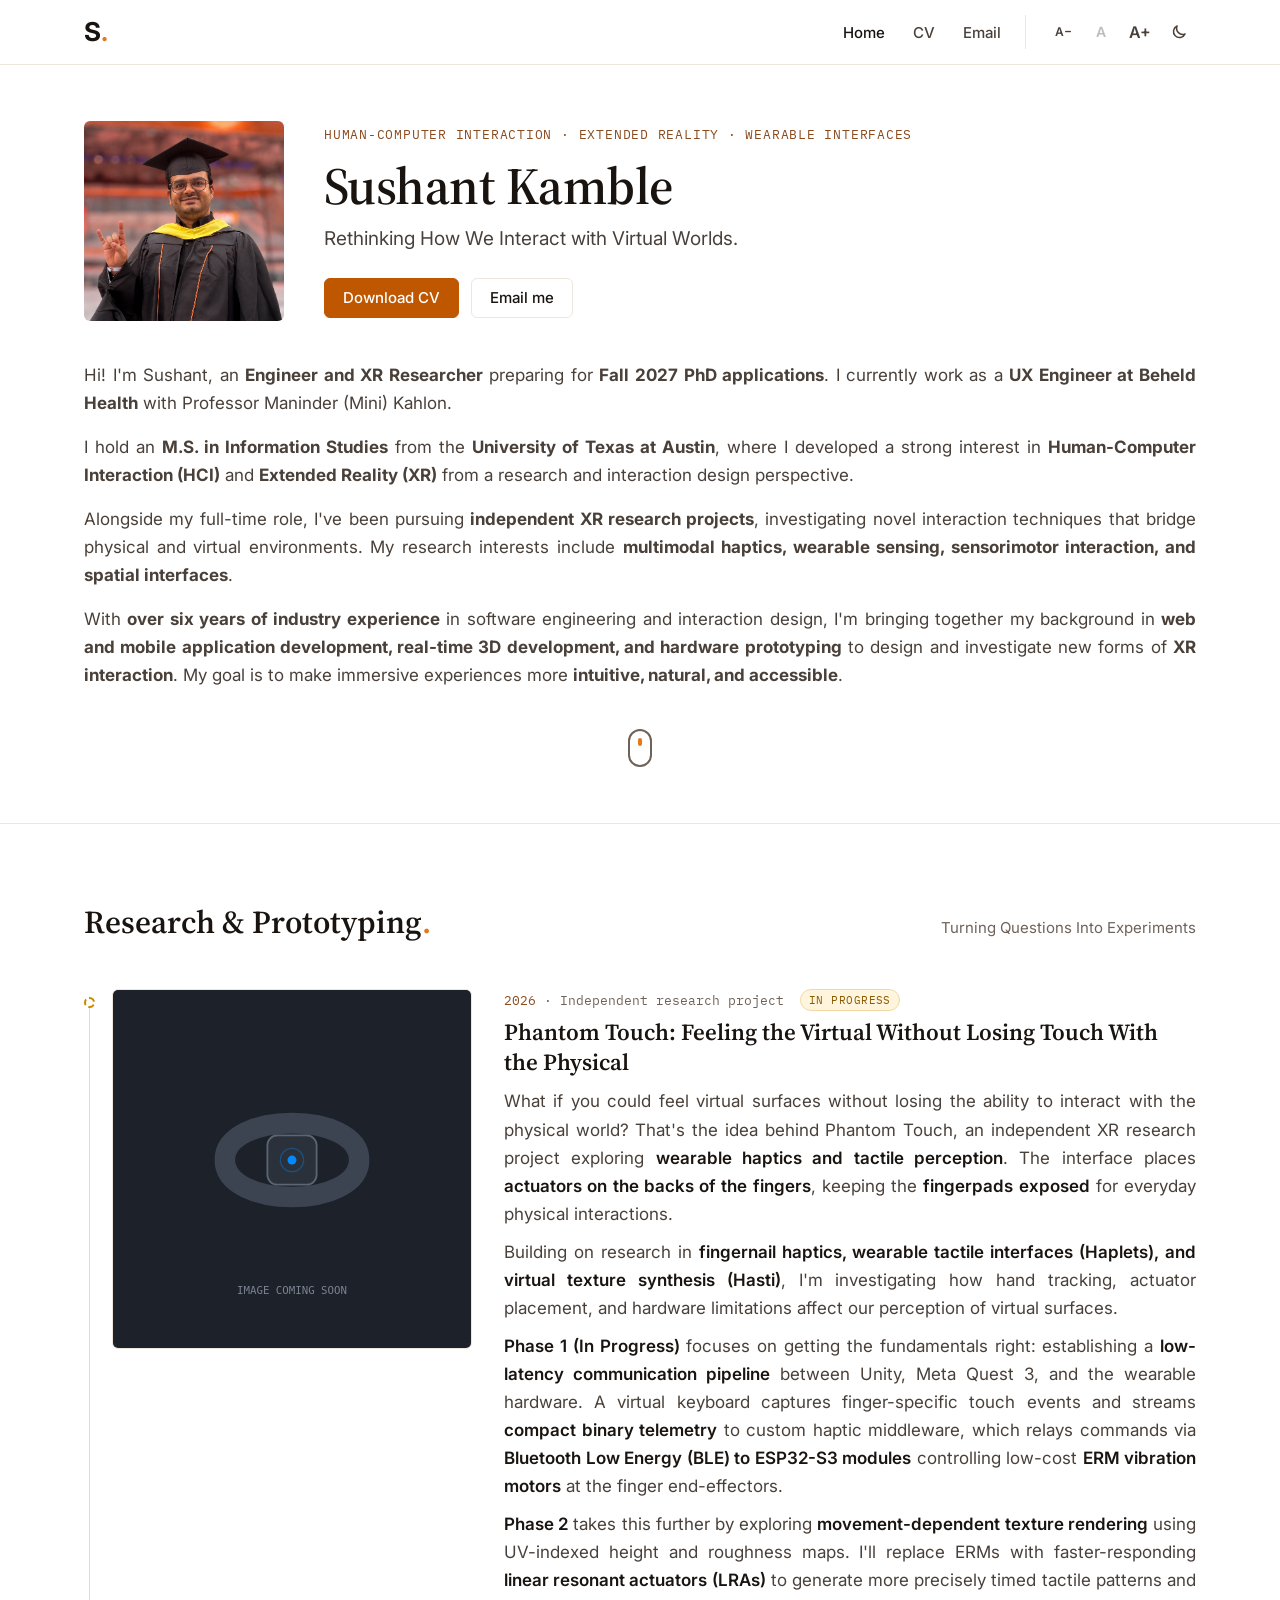
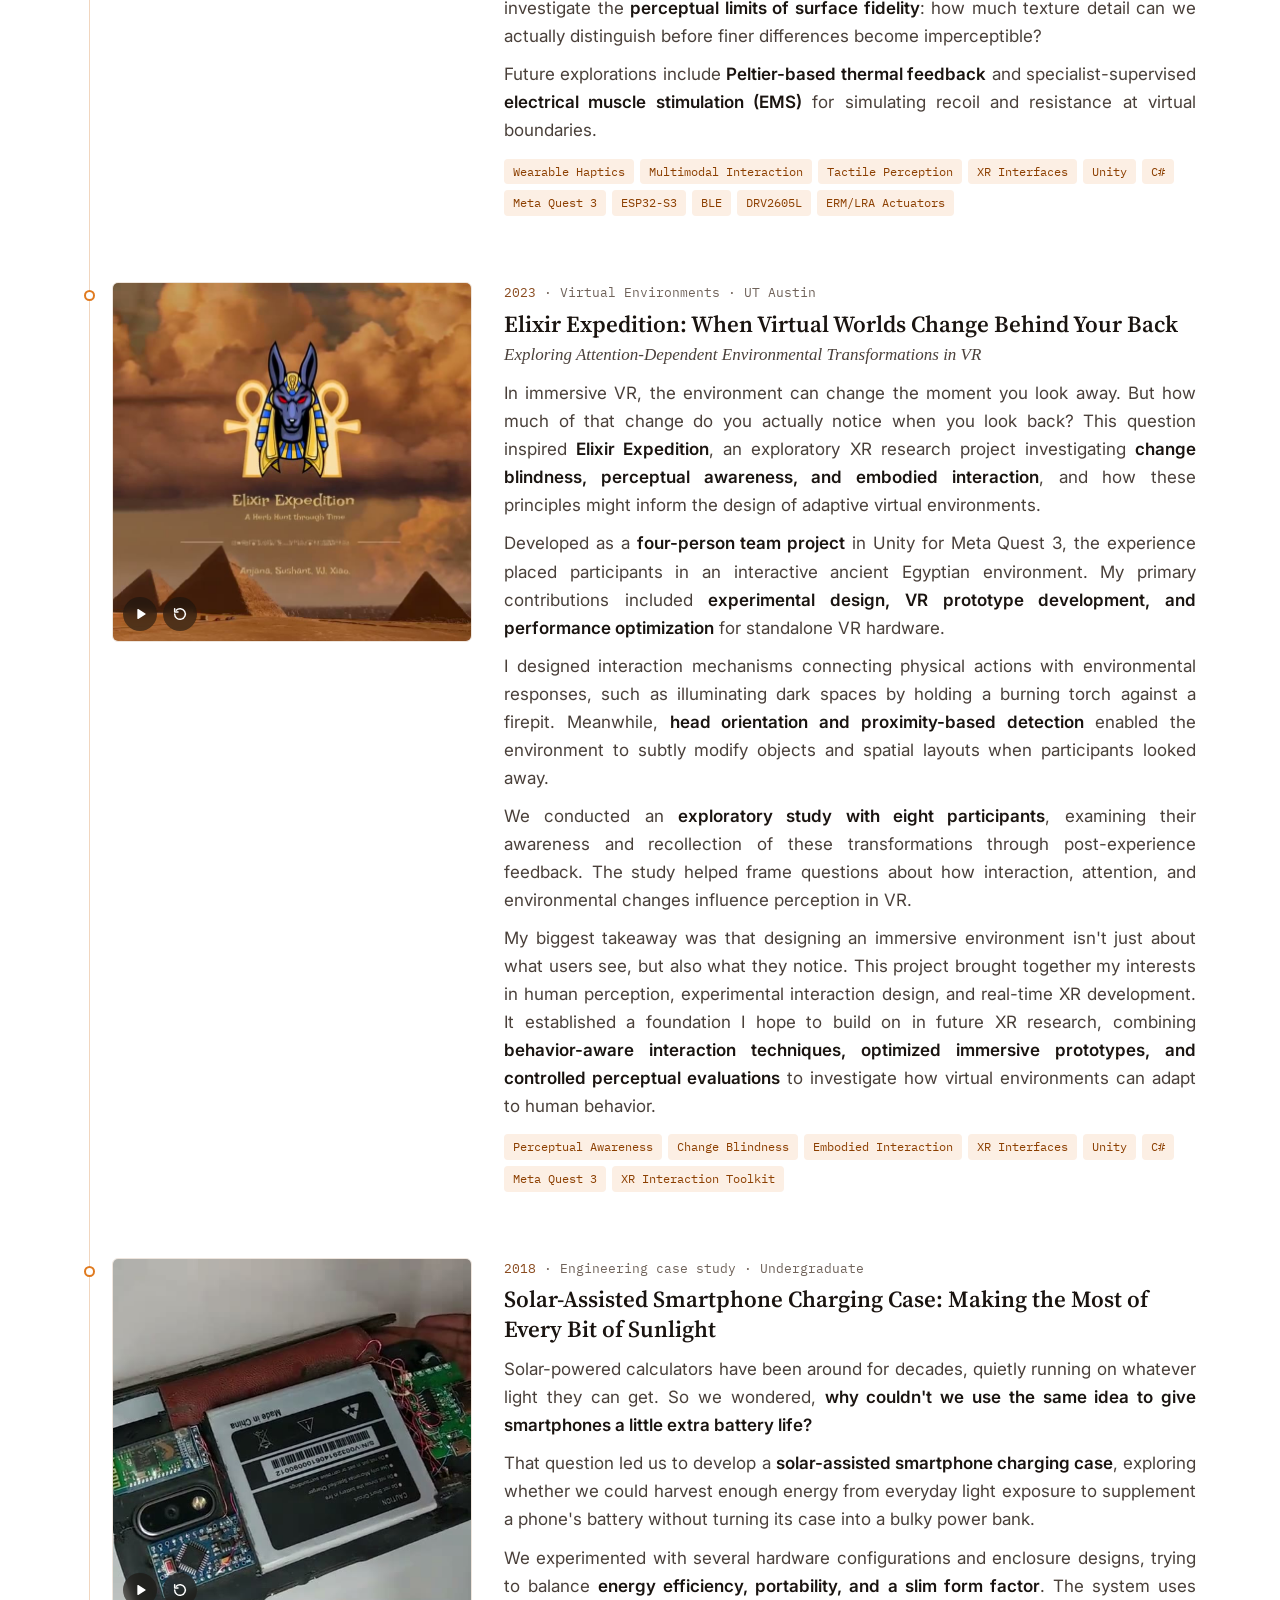
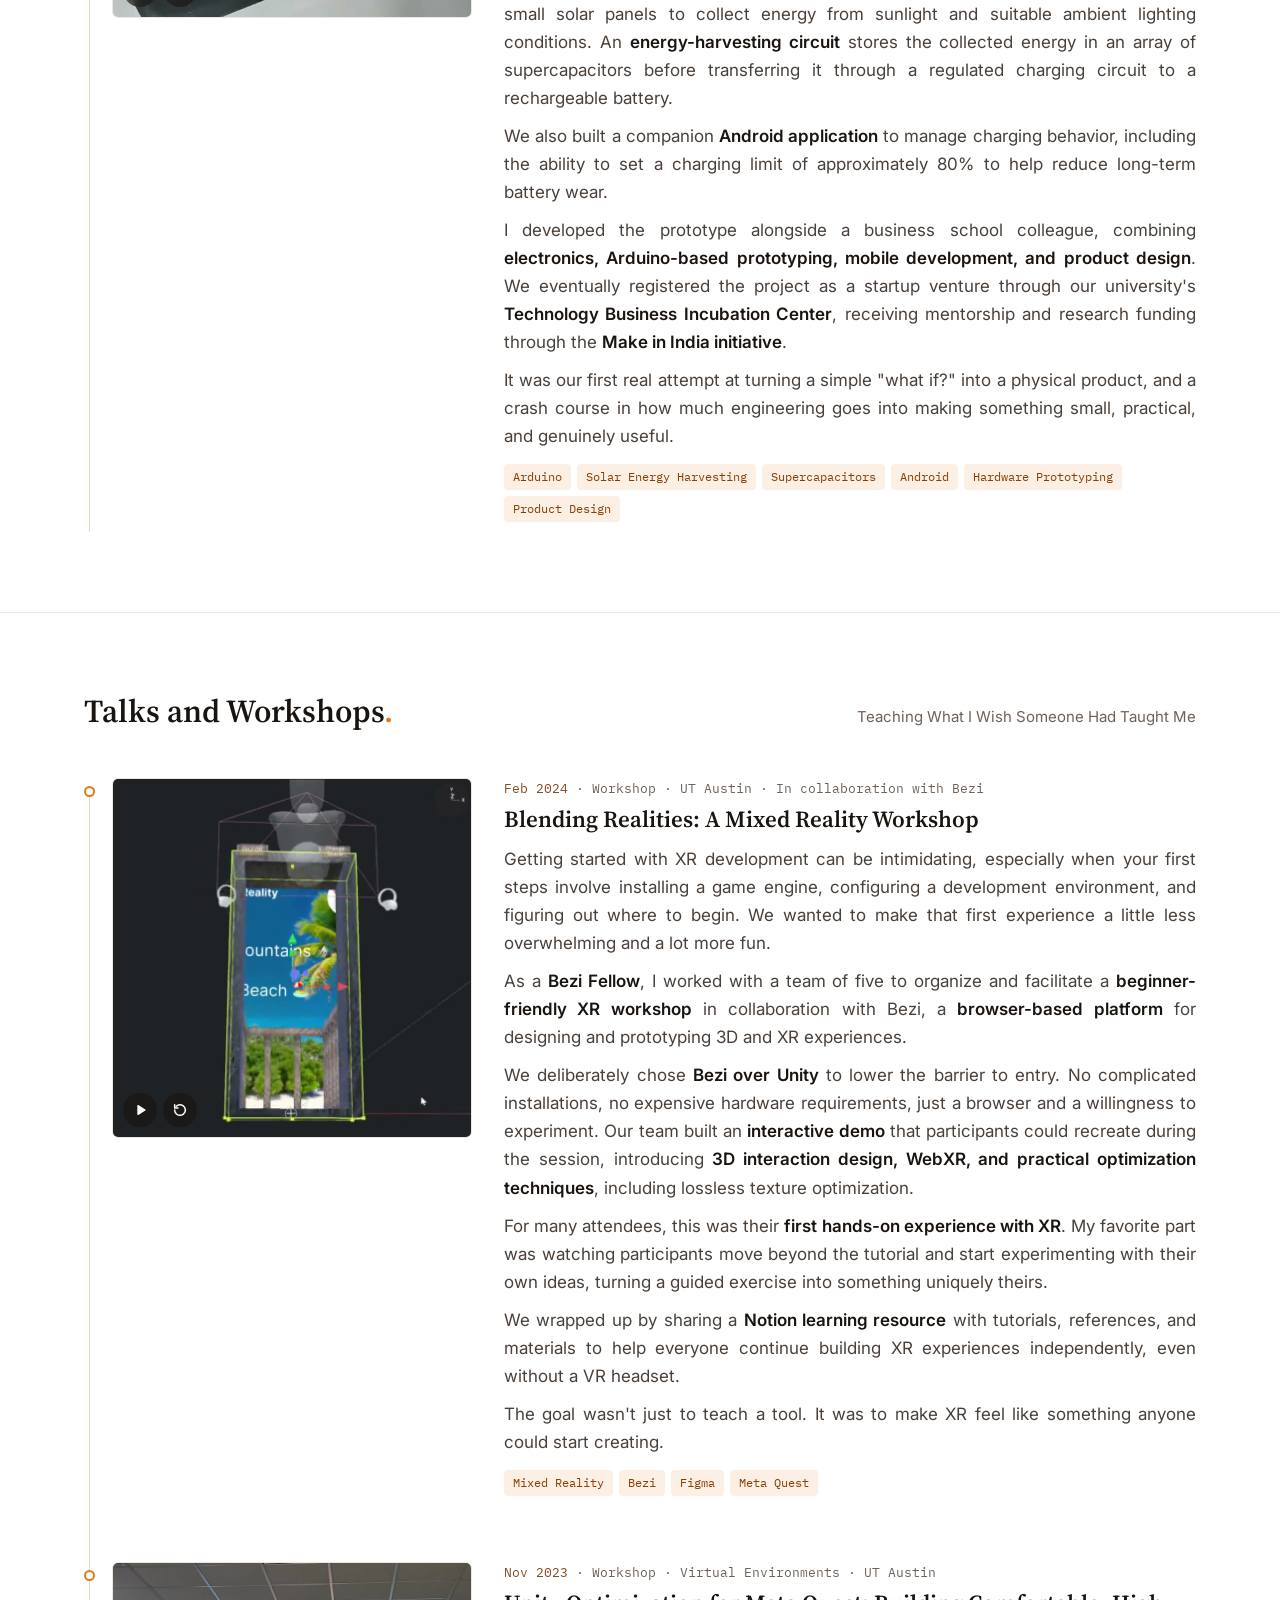
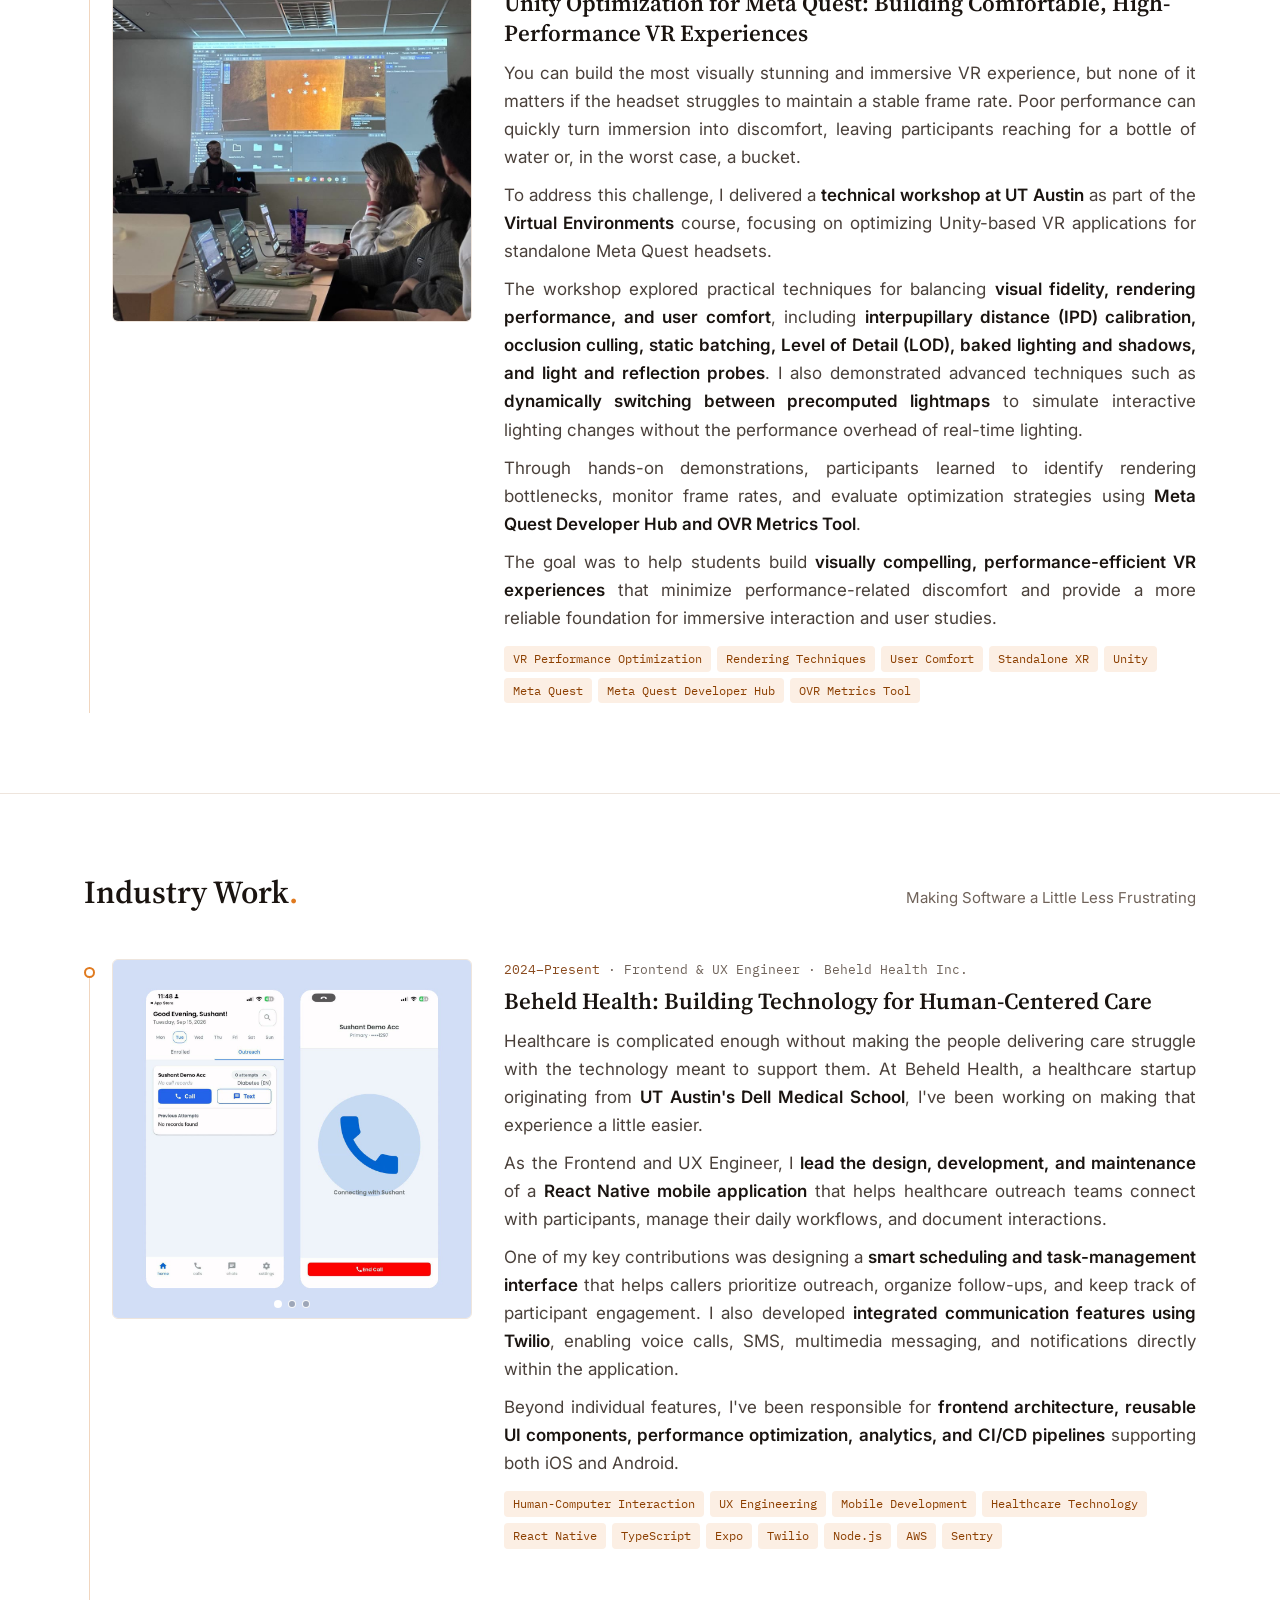
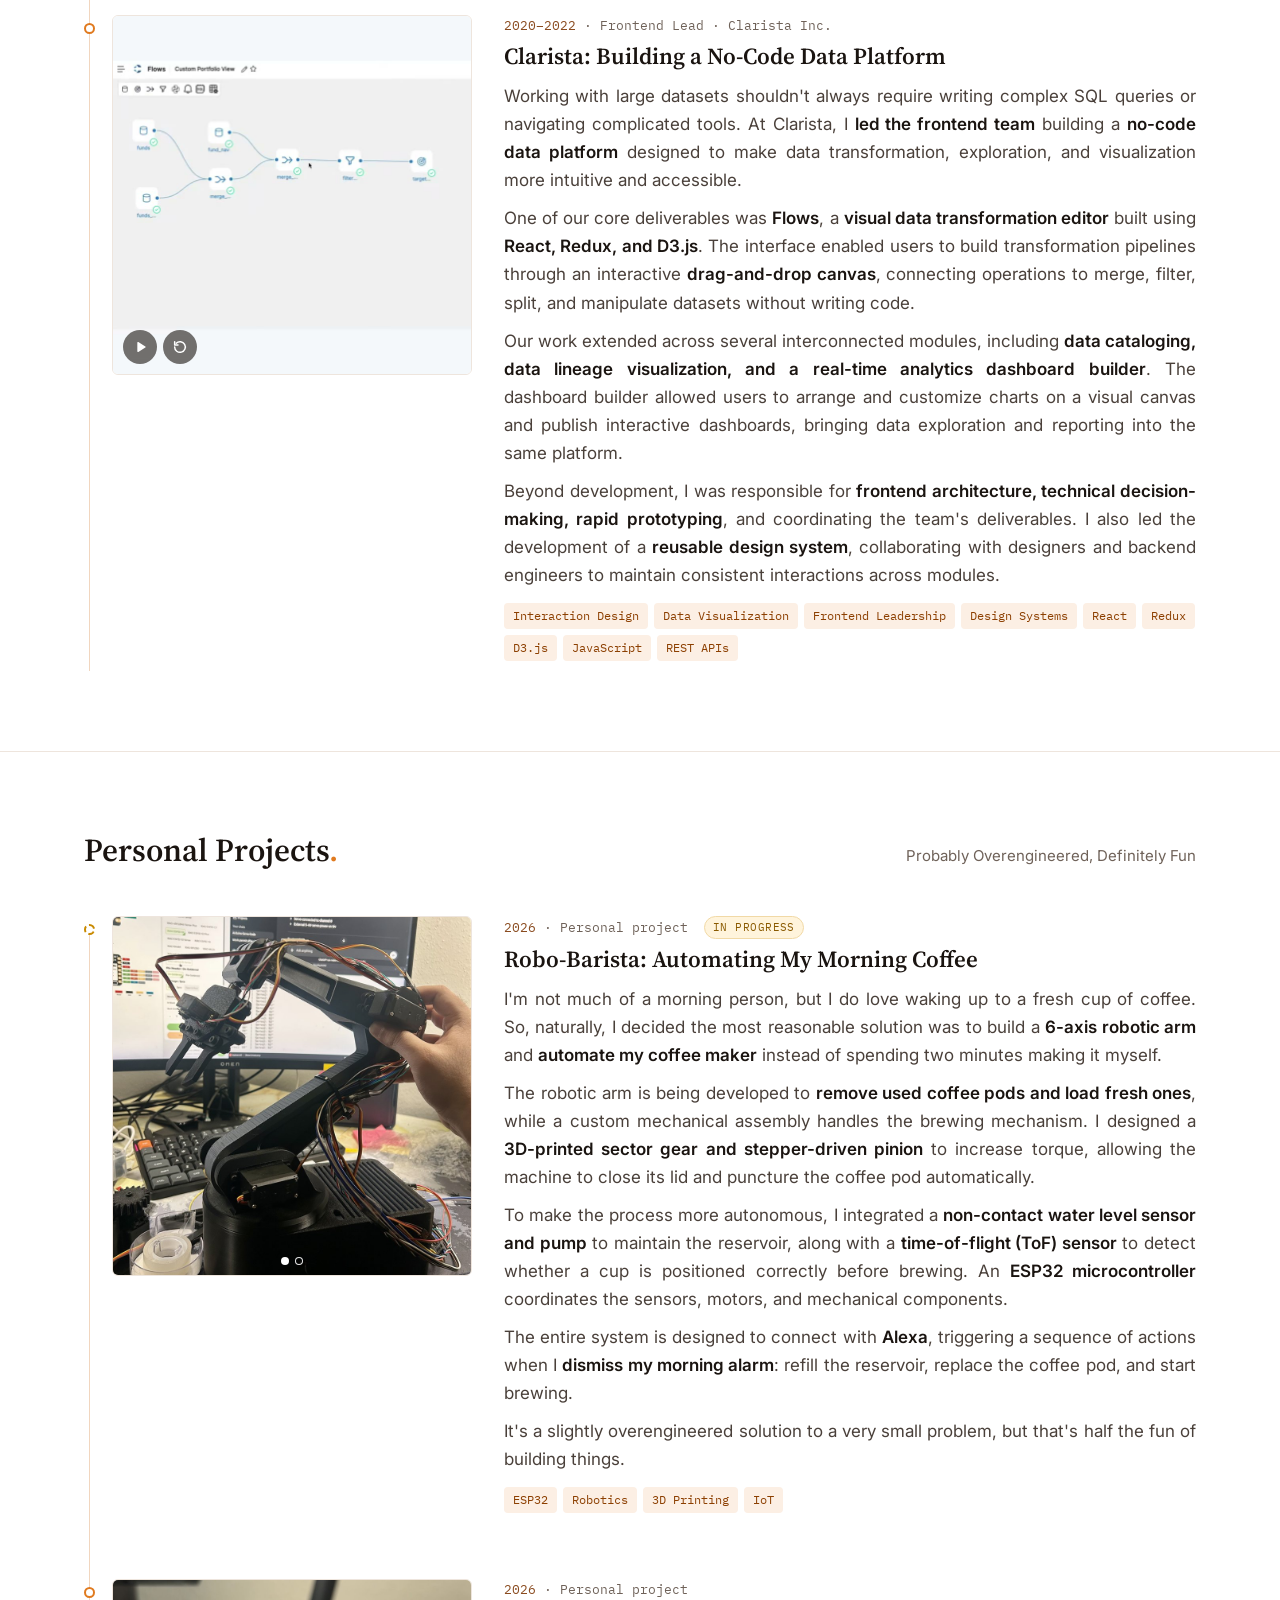
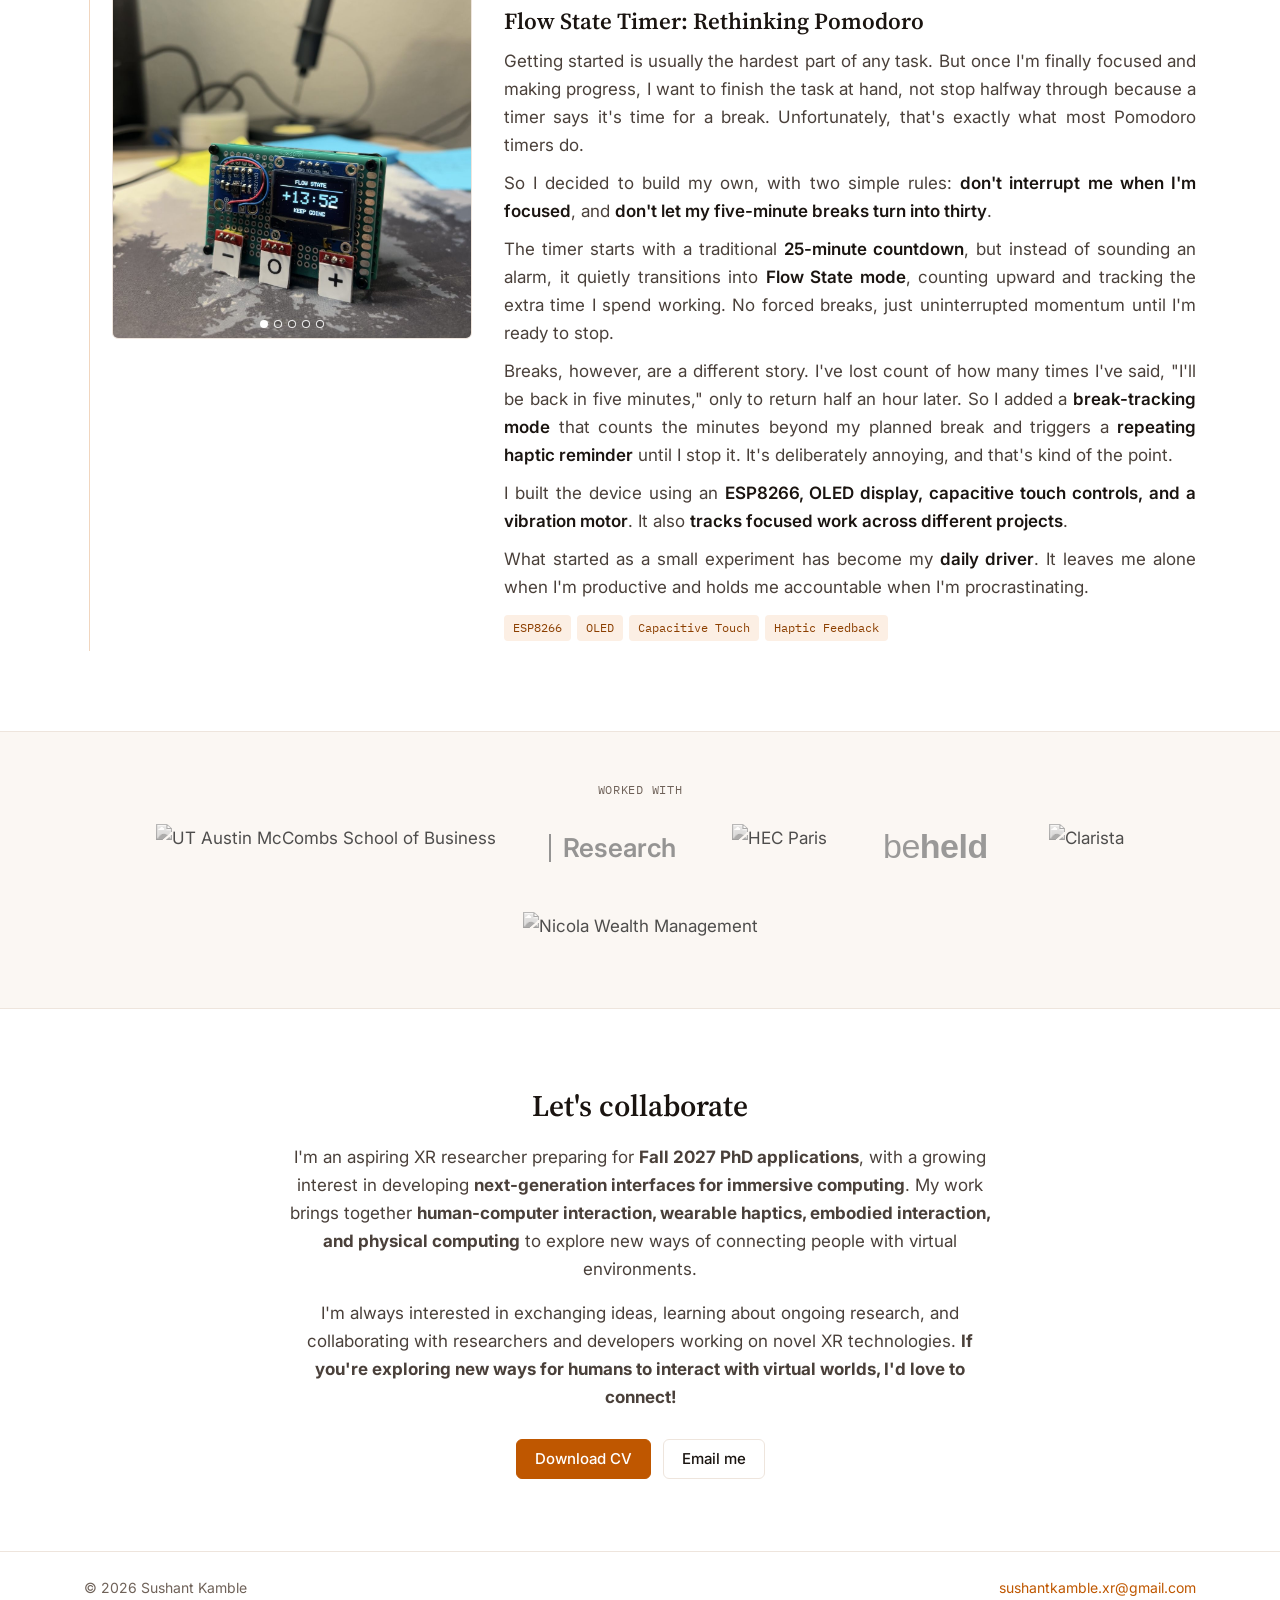
==== commit 87d4db4b: "Bold XR interaction in home page intro Co-Authored-By: Claude Opus 5.5 <noreply@anthropic.com>" ====
--- a/index.html
+++ b/index.html
@@ -133,7 +133,7 @@
               engineering and interaction design, I'm bringing together my background in
               <strong>web and mobile application development, real-time 3D
               development, and hardware prototyping</strong> to design and investigate
-              new forms of XR interaction. My goal is to make immersive experiences
+              new forms of <strong>XR interaction</strong>. My goal is to make immersive experiences
               more <strong>intuitive, natural, and accessible</strong>.
             </p>
             <a class="scroll-cue" href="#portfolio-section" aria-label="Scroll to Research &amp; Prototyping">
--- a/css/research.css
+++ b/css/research.css
@@ -318,6 +318,11 @@
 }
 .work-title a { color: var(--ink); transition: color 0.15s; }
 .work-title a:hover, .work-item:hover .work-title a { color: var(--accent); text-decoration: none; }
+.work-title:has(+ .work-subtitle) { margin-bottom: 4px; }
+.work-subtitle {
+  font-family: var(--serif); font-style: italic;
+  font-size: 1.0625rem; line-height: 1.4; color: var(--ink-2); margin: 0 0 12px;
+}
 .work-desc { color: var(--ink-2); margin: 0 0 14px; text-align: justify; hyphens: auto; }
 .work-desc + .work-desc { margin-top: -4px; }
 .work-desc strong { color: var(--ink); font-weight: 600; }
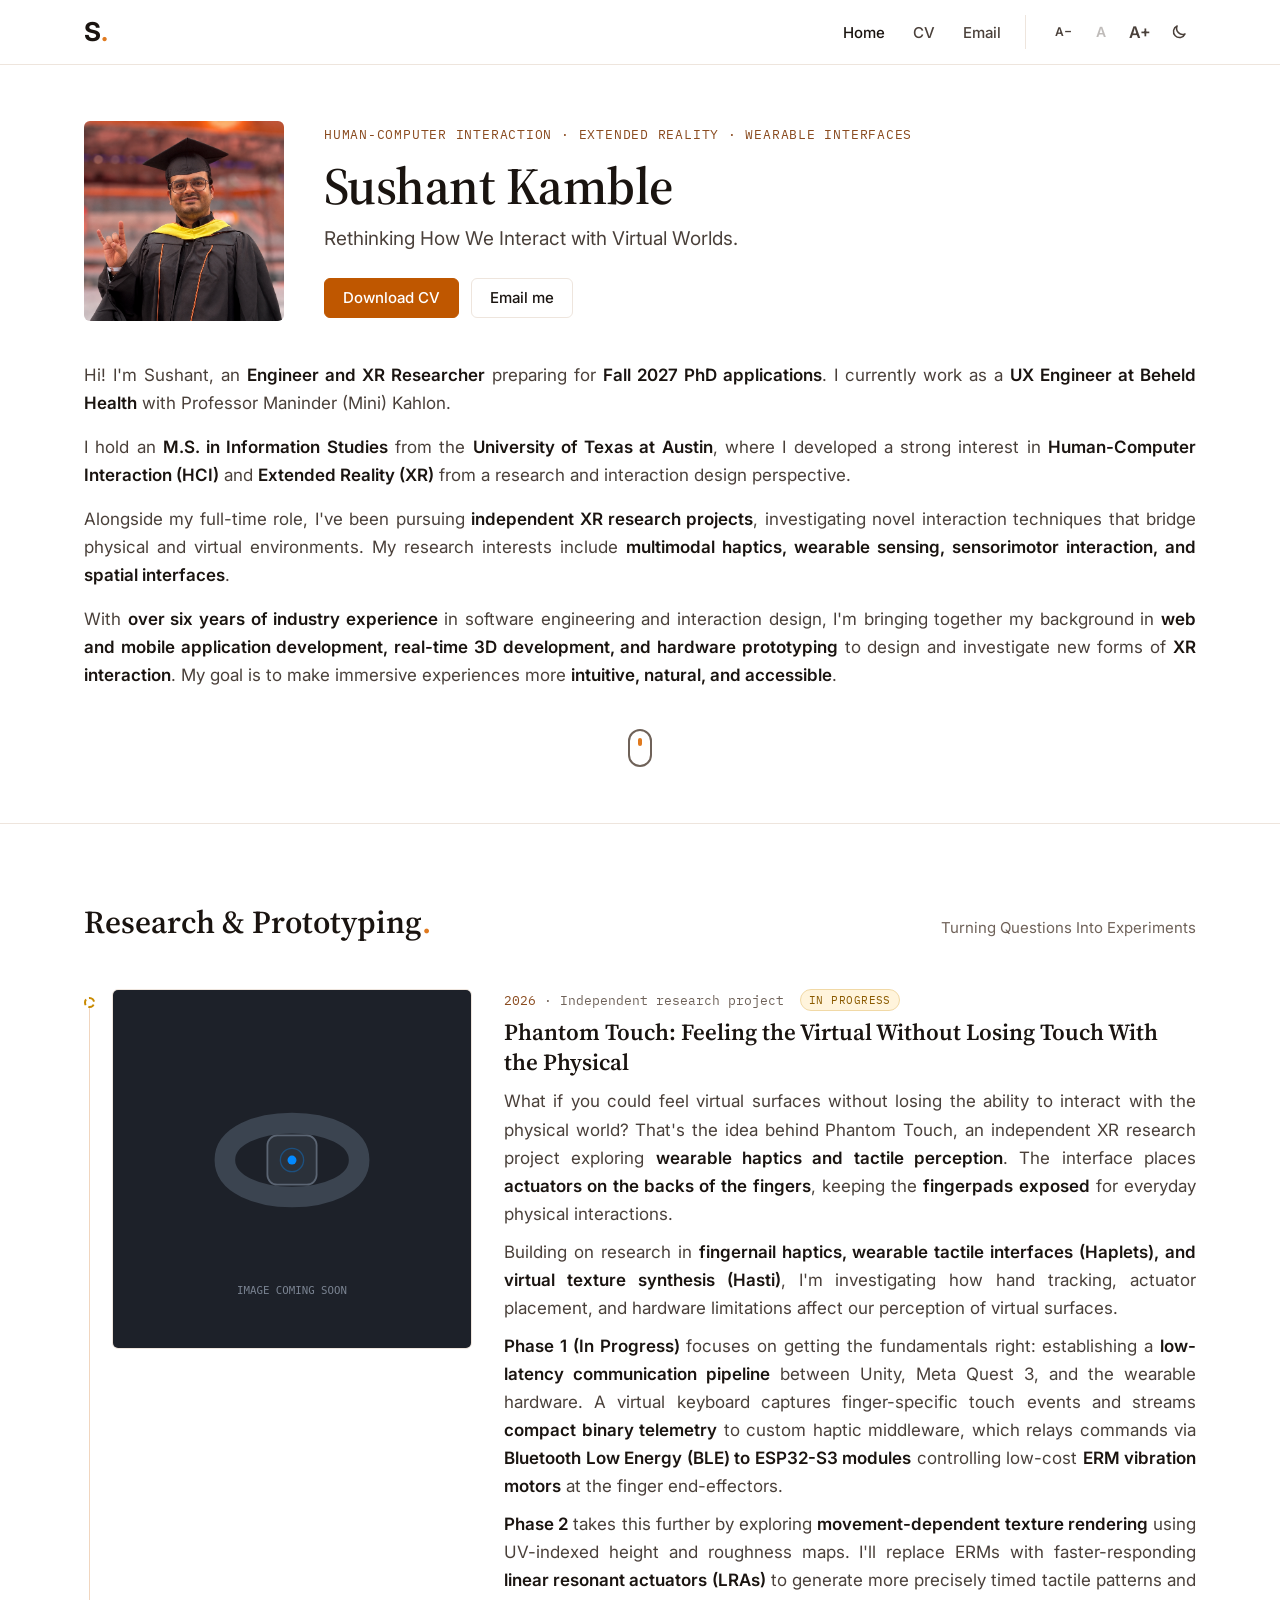
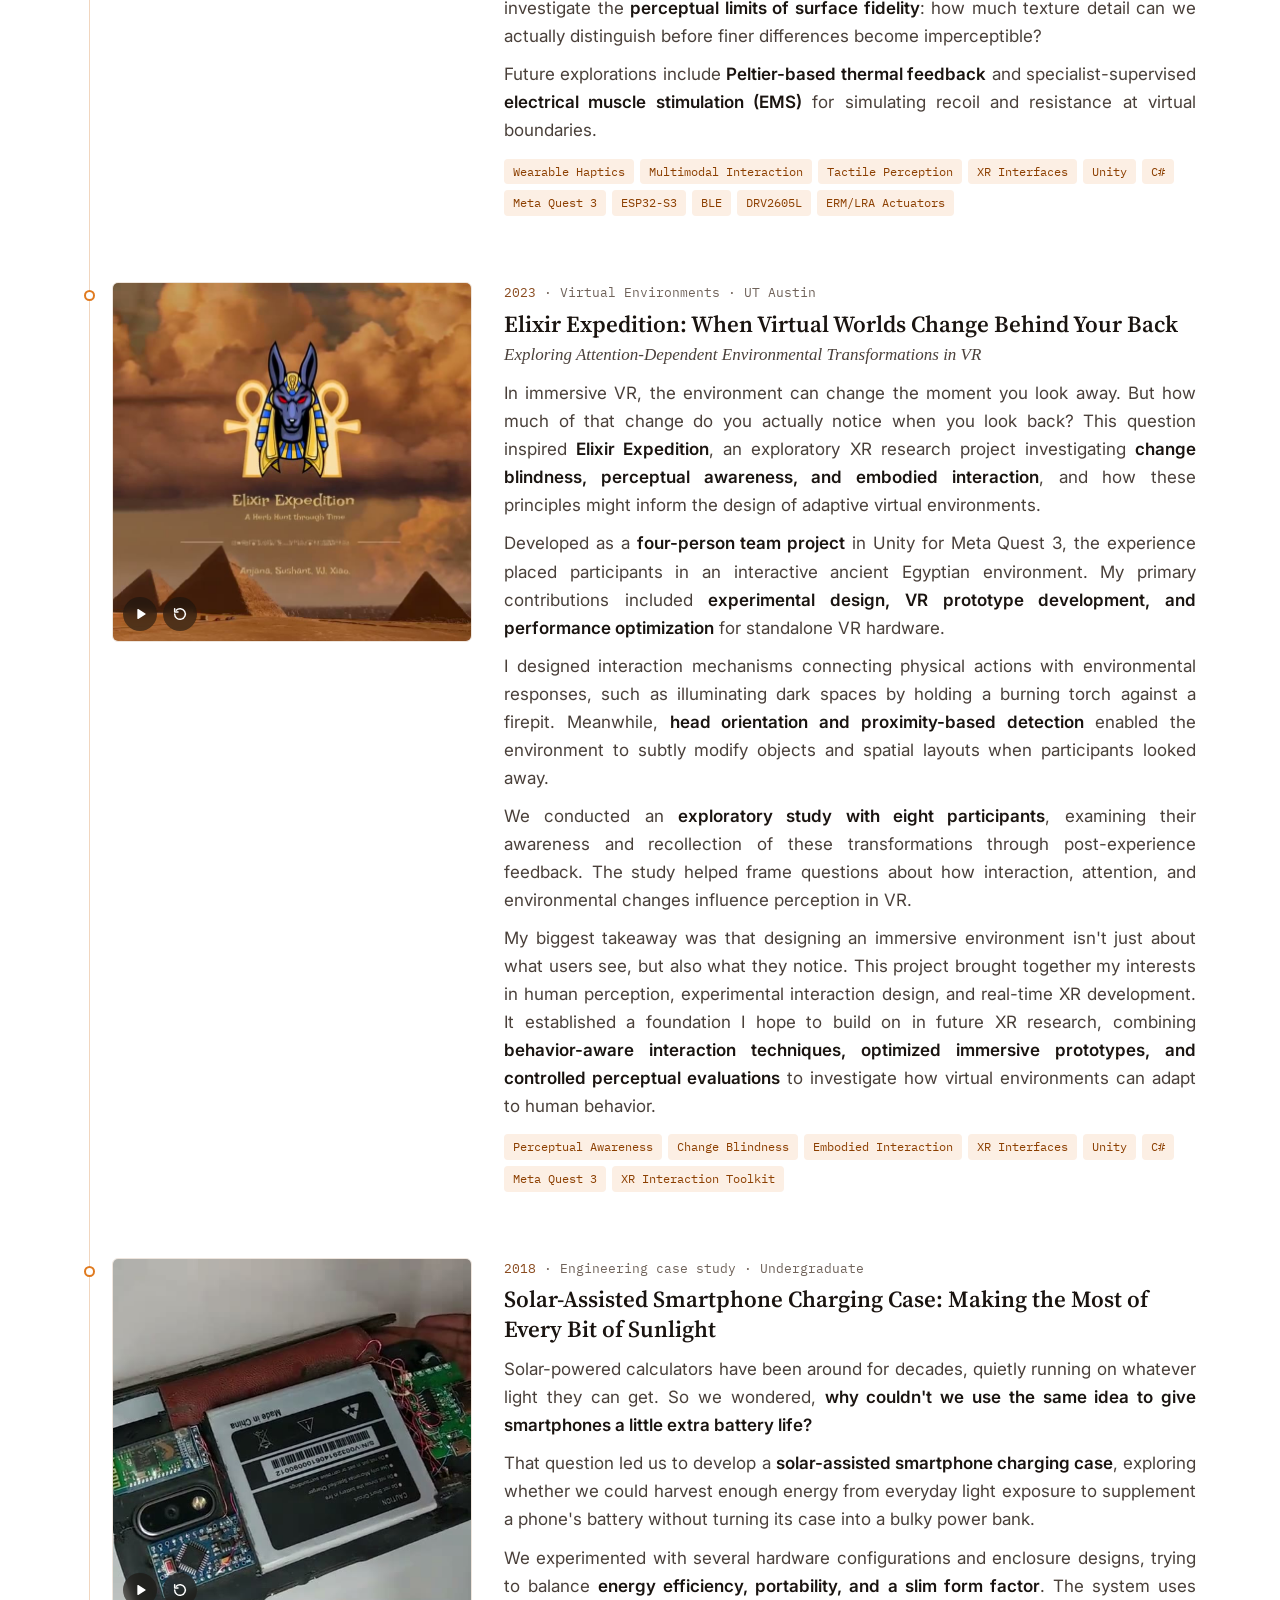
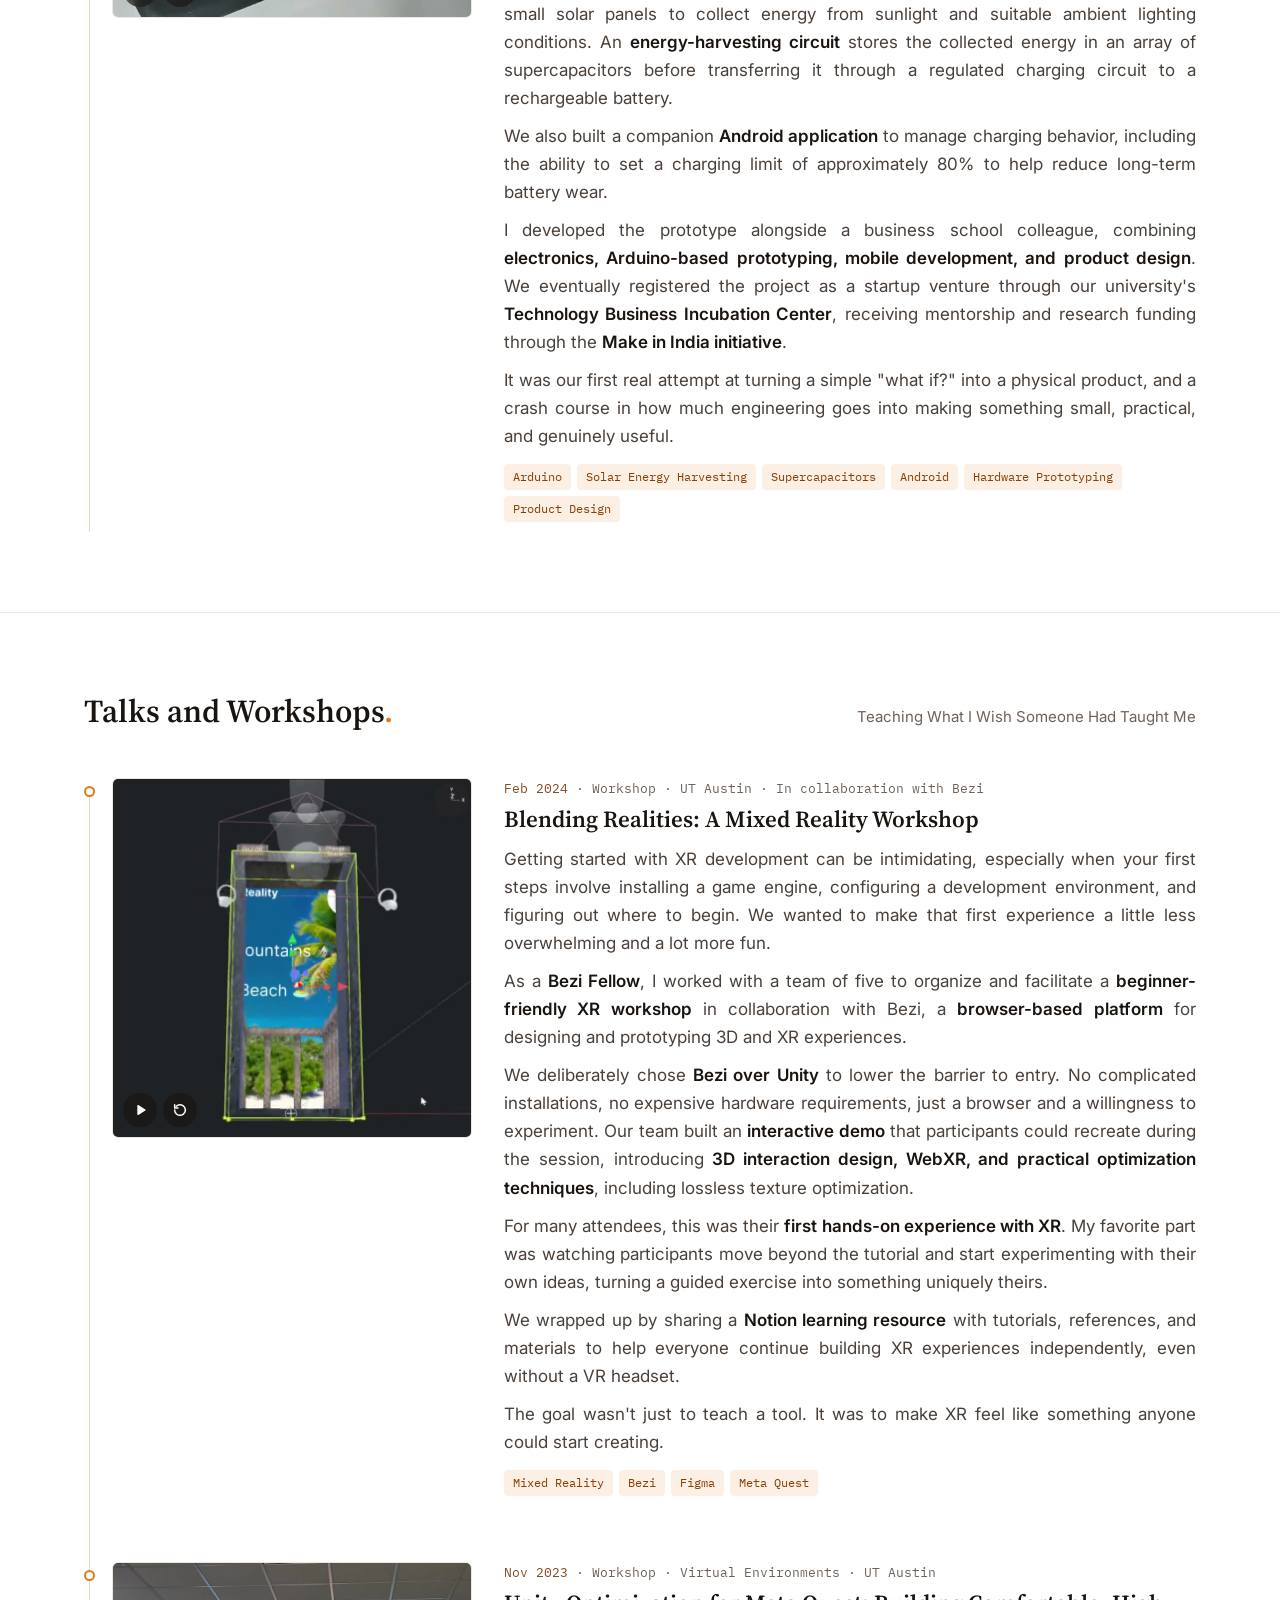
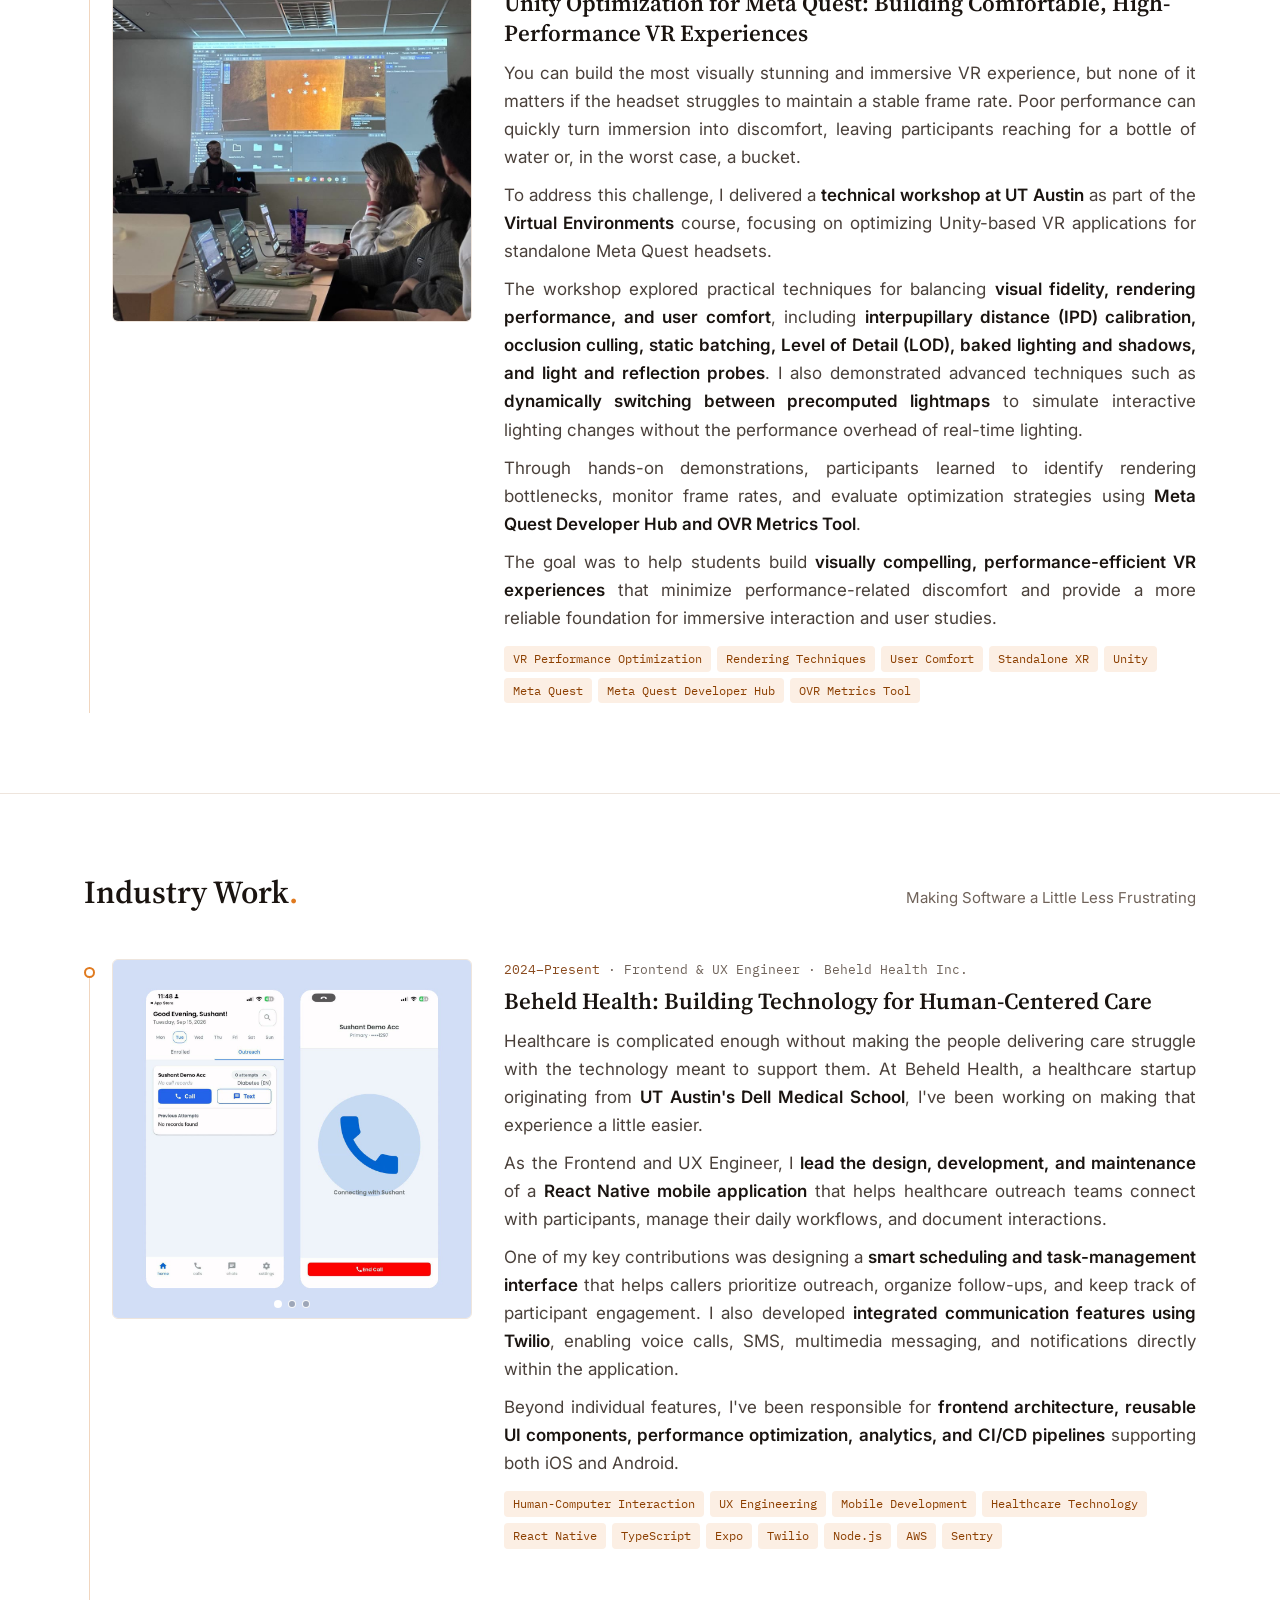
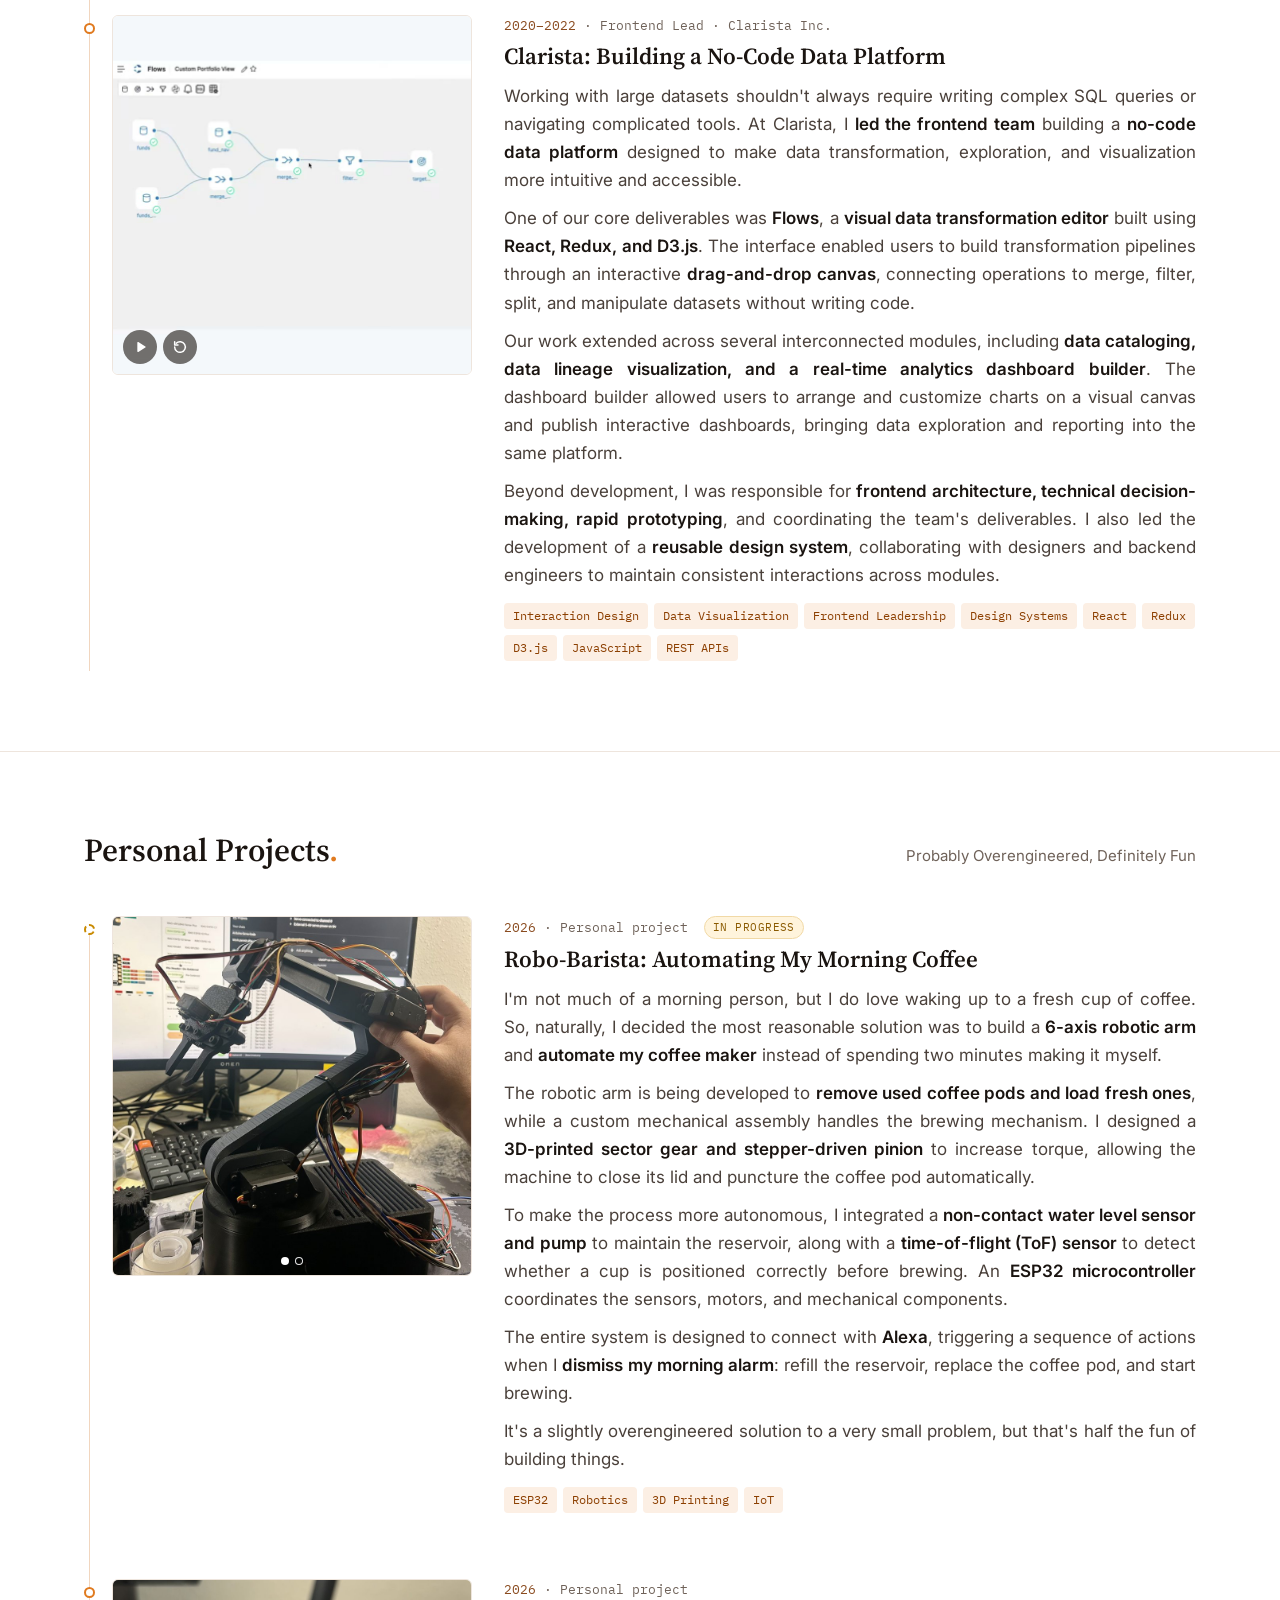
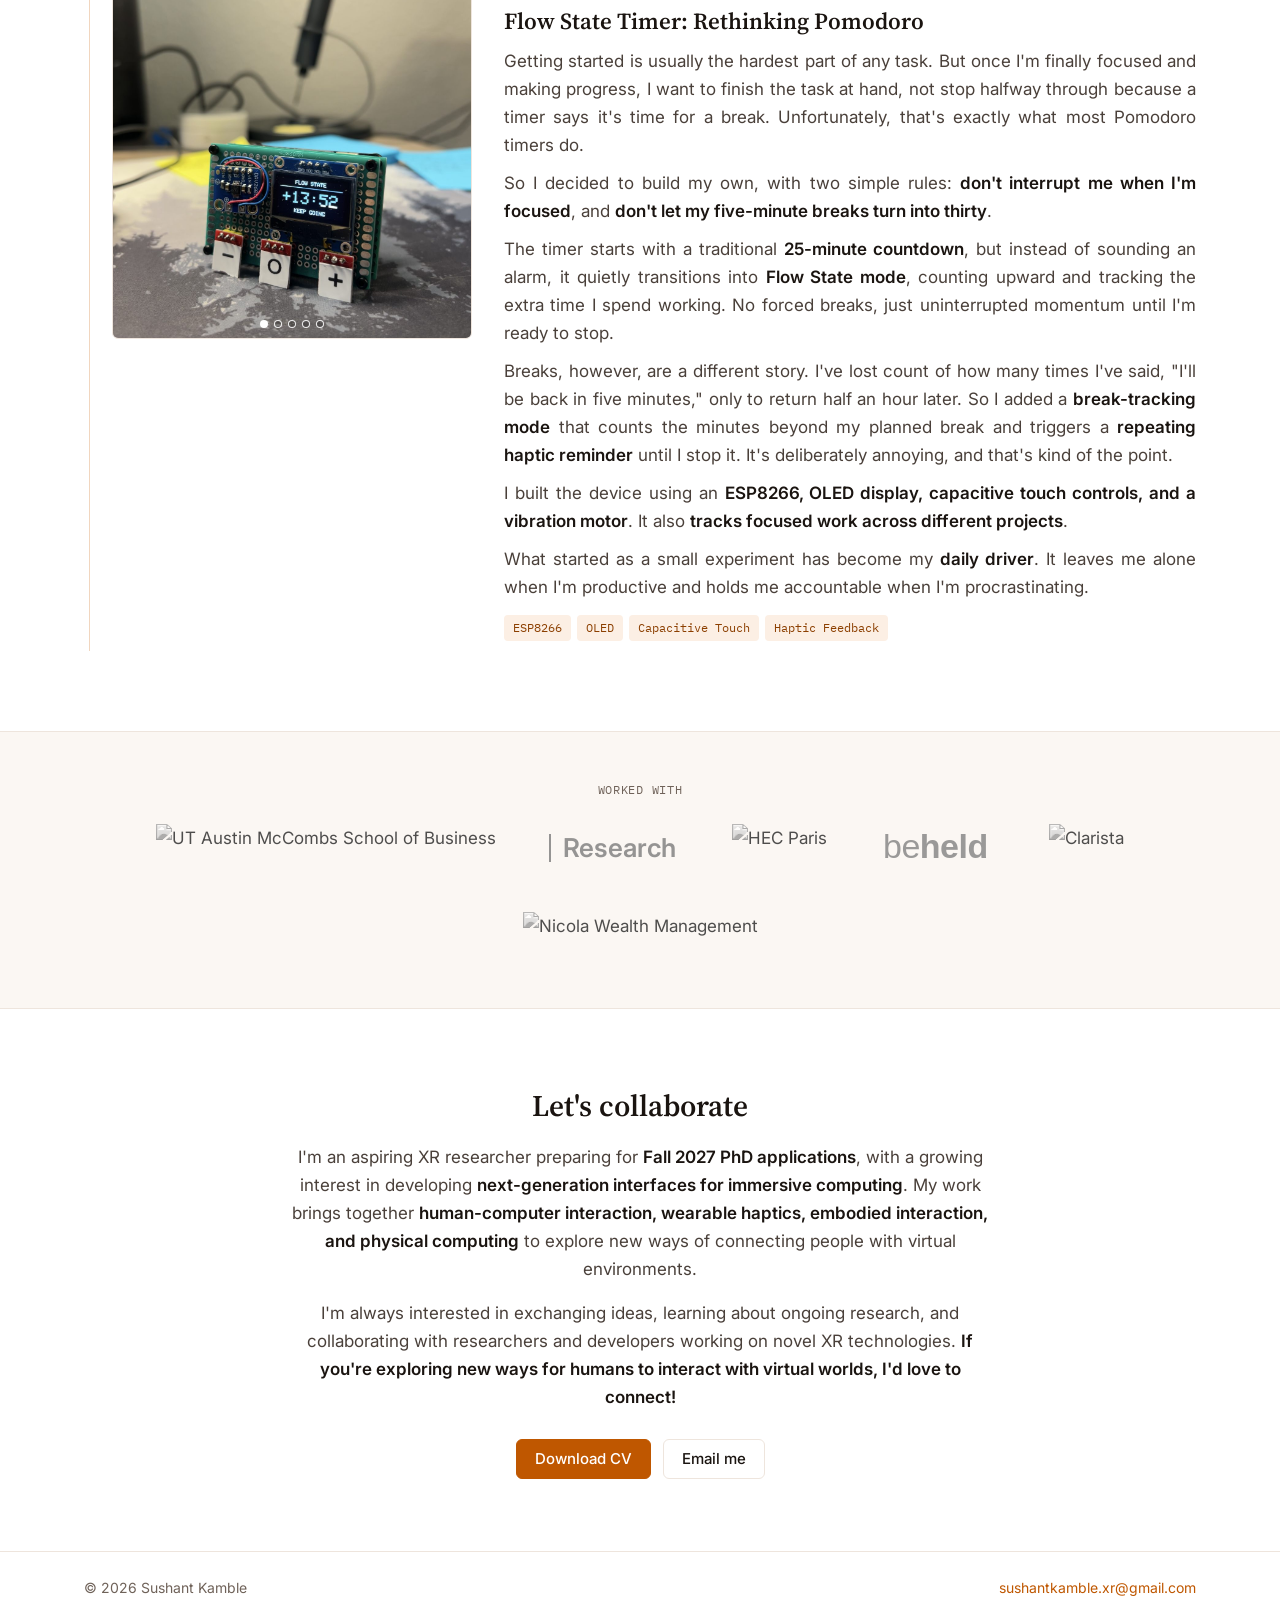
==== commit c53ec7d4: "Fade colours when switching between light and dark mode Co-Authored-By: Claude Opus 5.5 <noreply@ant" ====
--- a/index.html
+++ b/index.html
@@ -350,8 +350,15 @@
           const dark = root.getAttribute("data-theme") === "dark";
           toggle.setAttribute("aria-label", dark ? "Switch to light mode" : "Switch to dark mode");
         };
+        let fadeTimer;
         toggle.addEventListener("click", () => {
           const next = root.getAttribute("data-theme") === "dark" ? "light" : "dark";
+          // Fade colours between themes (skipped when the visitor prefers reduced motion)
+          if (!window.matchMedia("(prefers-reduced-motion: reduce)").matches) {
+            root.classList.add("theme-fading");
+            clearTimeout(fadeTimer);
+            fadeTimer = setTimeout(() => root.classList.remove("theme-fading"), 500);
+          }
           root.setAttribute("data-theme", next);
           save("theme", next);
           applyThemeLabel();
--- a/css/research.css
+++ b/css/research.css
@@ -32,7 +32,7 @@
   --bg: #15110e;
   --bg-soft: #1f1915;
   --ink: #f3ece6;
-  --ink-2: #d2c6bc;
+  --ink-2: #bcafa4;
   --ink-3: #a99a8e;
   --line: #3a312a;
   --accent: #f0893a;
@@ -52,7 +52,7 @@
     --bg: #15110e;
     --bg-soft: #1f1915;
     --ink: #f3ece6;
-    --ink-2: #d2c6bc;
+    --ink-2: #bcafa4;
     --ink-3: #a99a8e;
     --line: #3a312a;
     --accent: #f0893a;
@@ -70,6 +70,19 @@
 }
 
 * { box-sizing: border-box; }
+
+/* Smooth light/dark switch: the toggle adds .theme-fading briefly */
+.theme-fading,
+.theme-fading *,
+.theme-fading *::before,
+.theme-fading *::after {
+  transition: background-color 0.4s ease, color 0.4s ease, border-color 0.4s ease,
+    fill 0.4s ease, stroke 0.4s ease, filter 0.4s ease, box-shadow 0.4s ease !important;
+  transition-delay: 0s !important;
+}
+
+/* Bold text uses the strongest ink so it stands out from body copy in both themes */
+strong, b { color: var(--ink); font-weight: 600; }
 
 html { scroll-behavior: smooth; scroll-padding-top: 80px; }
 
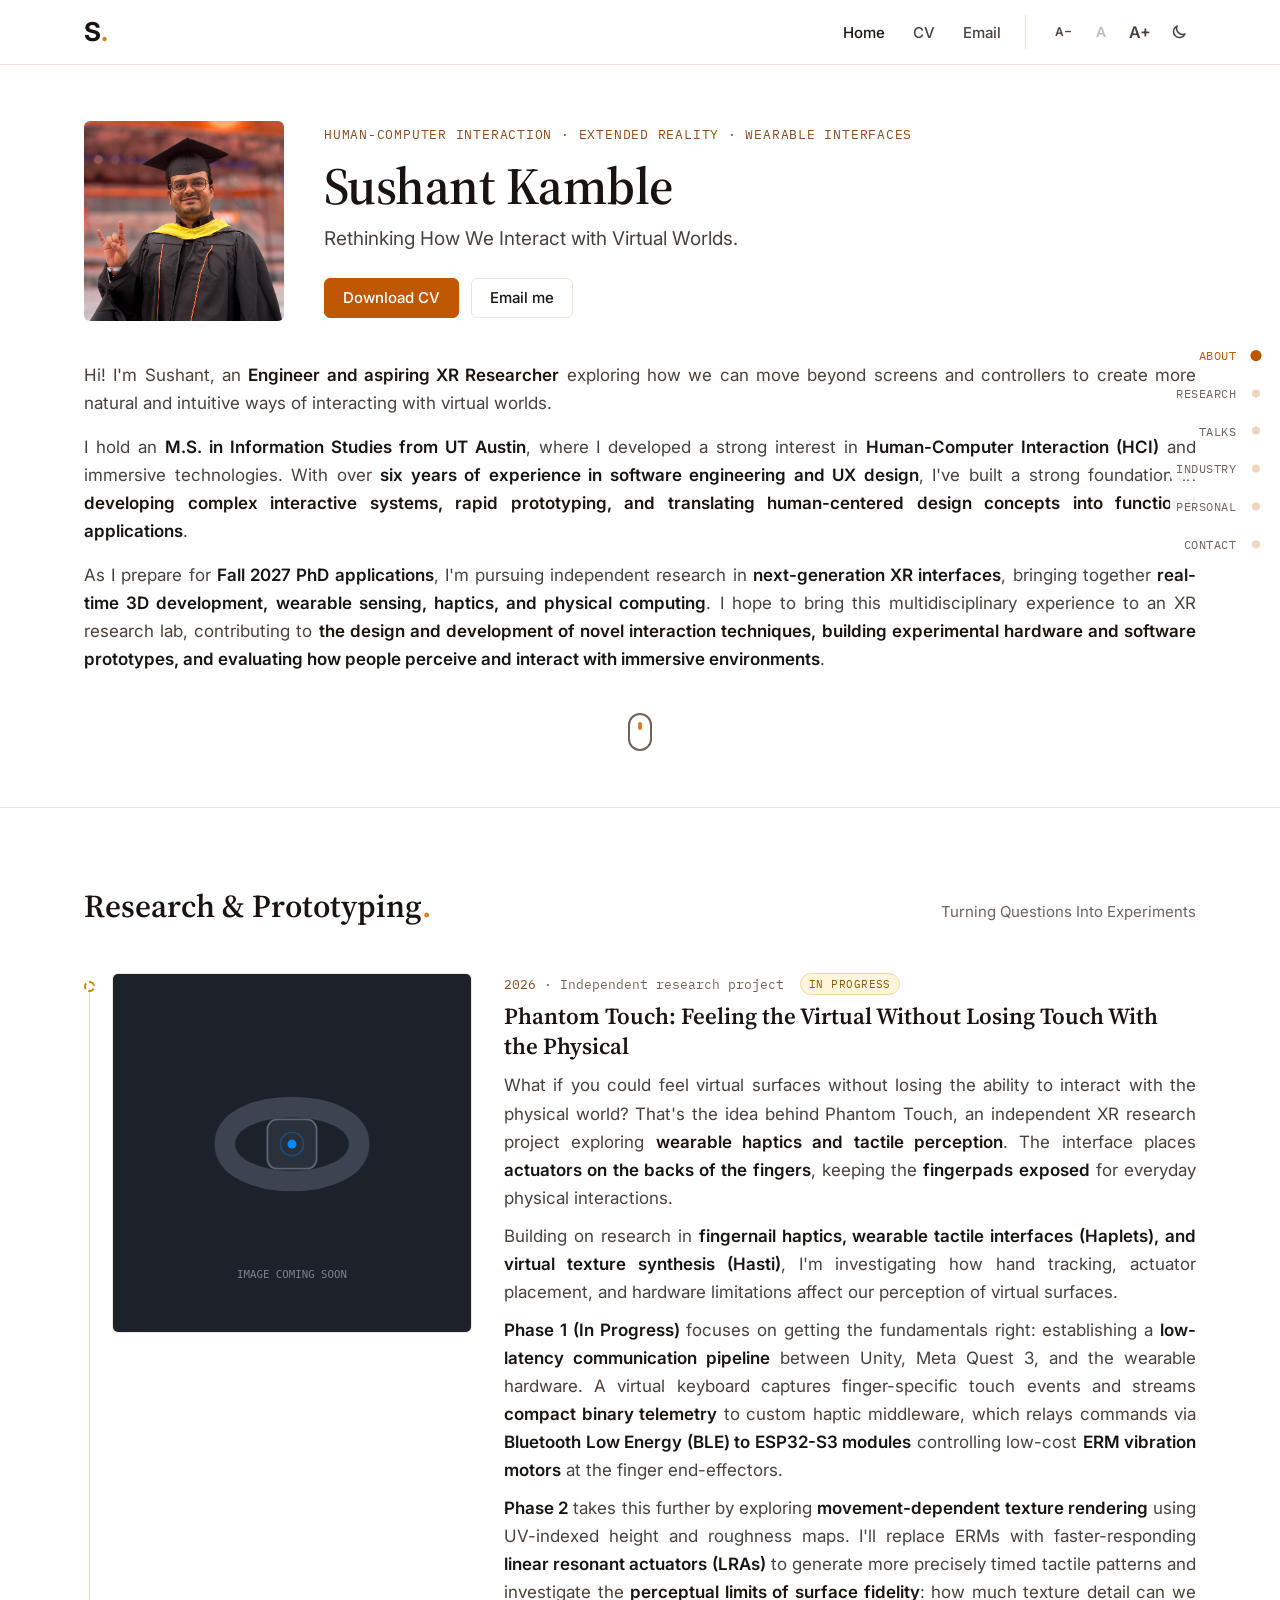
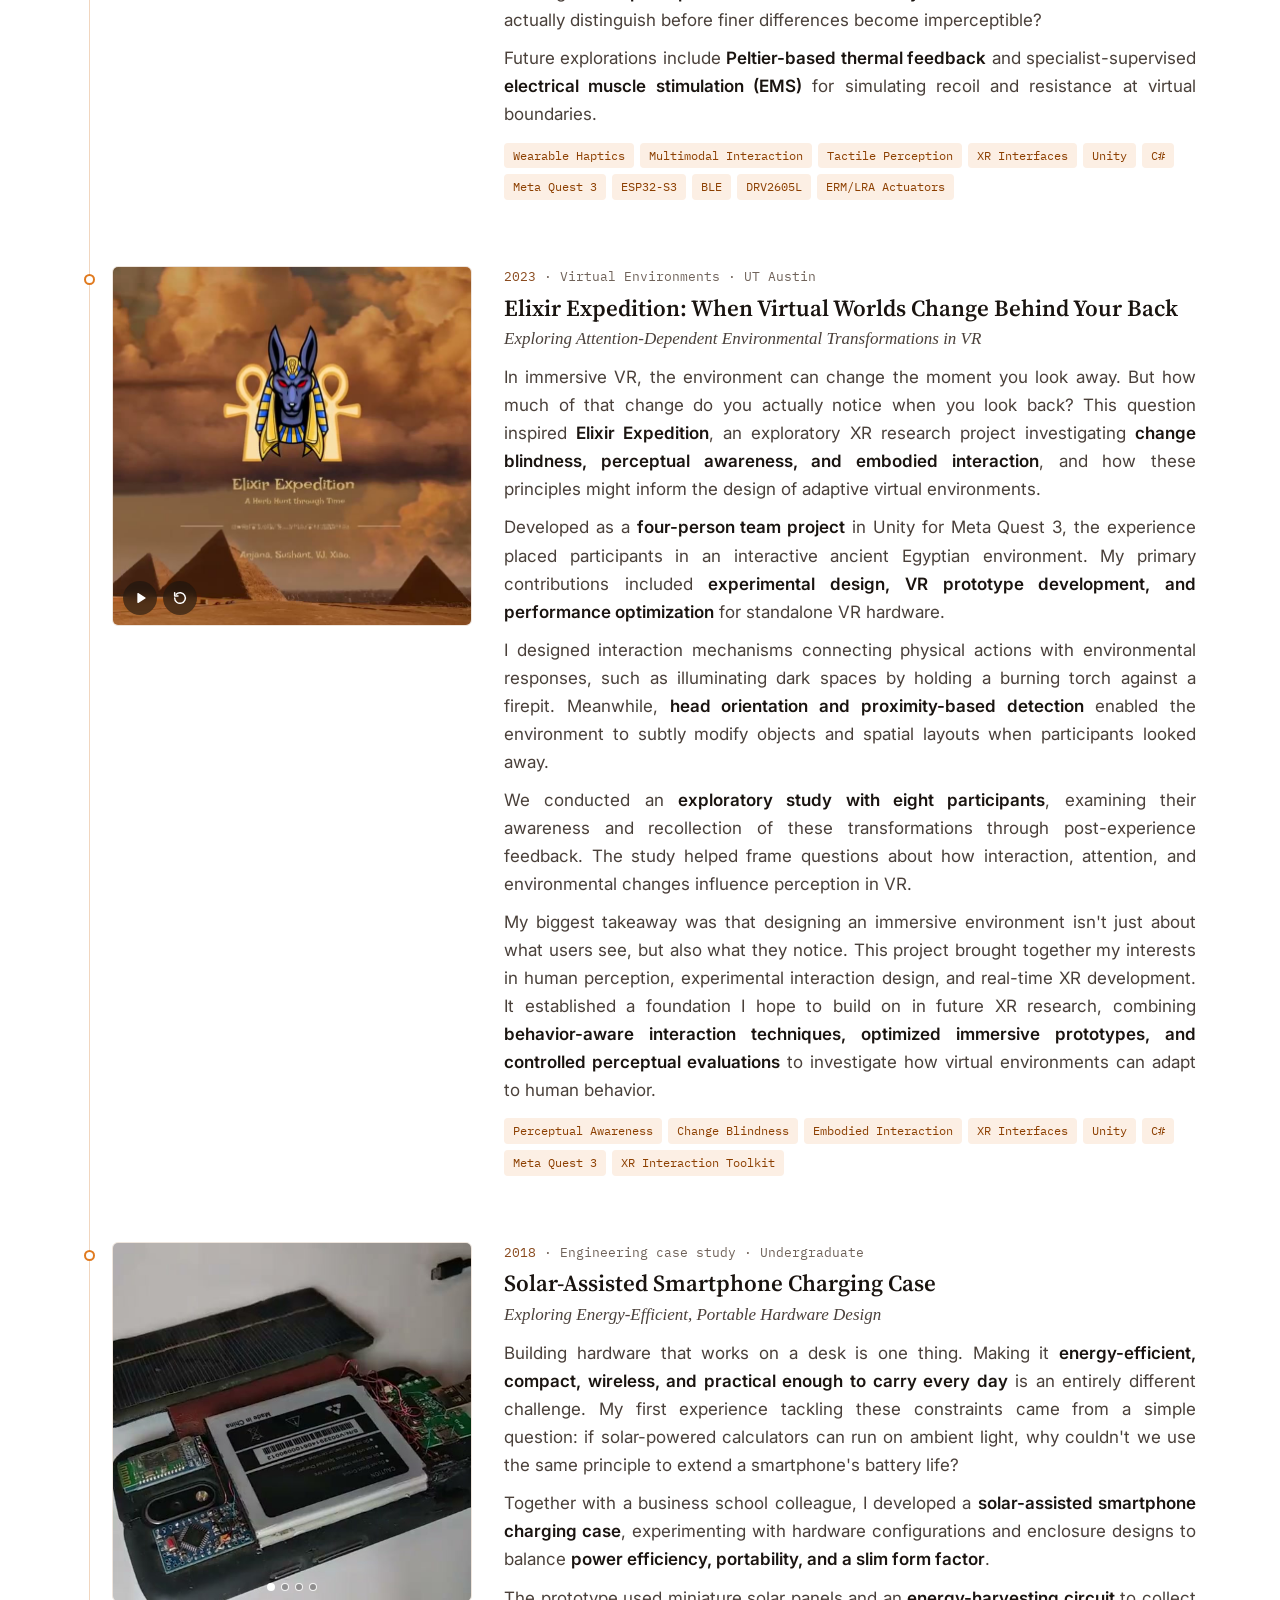
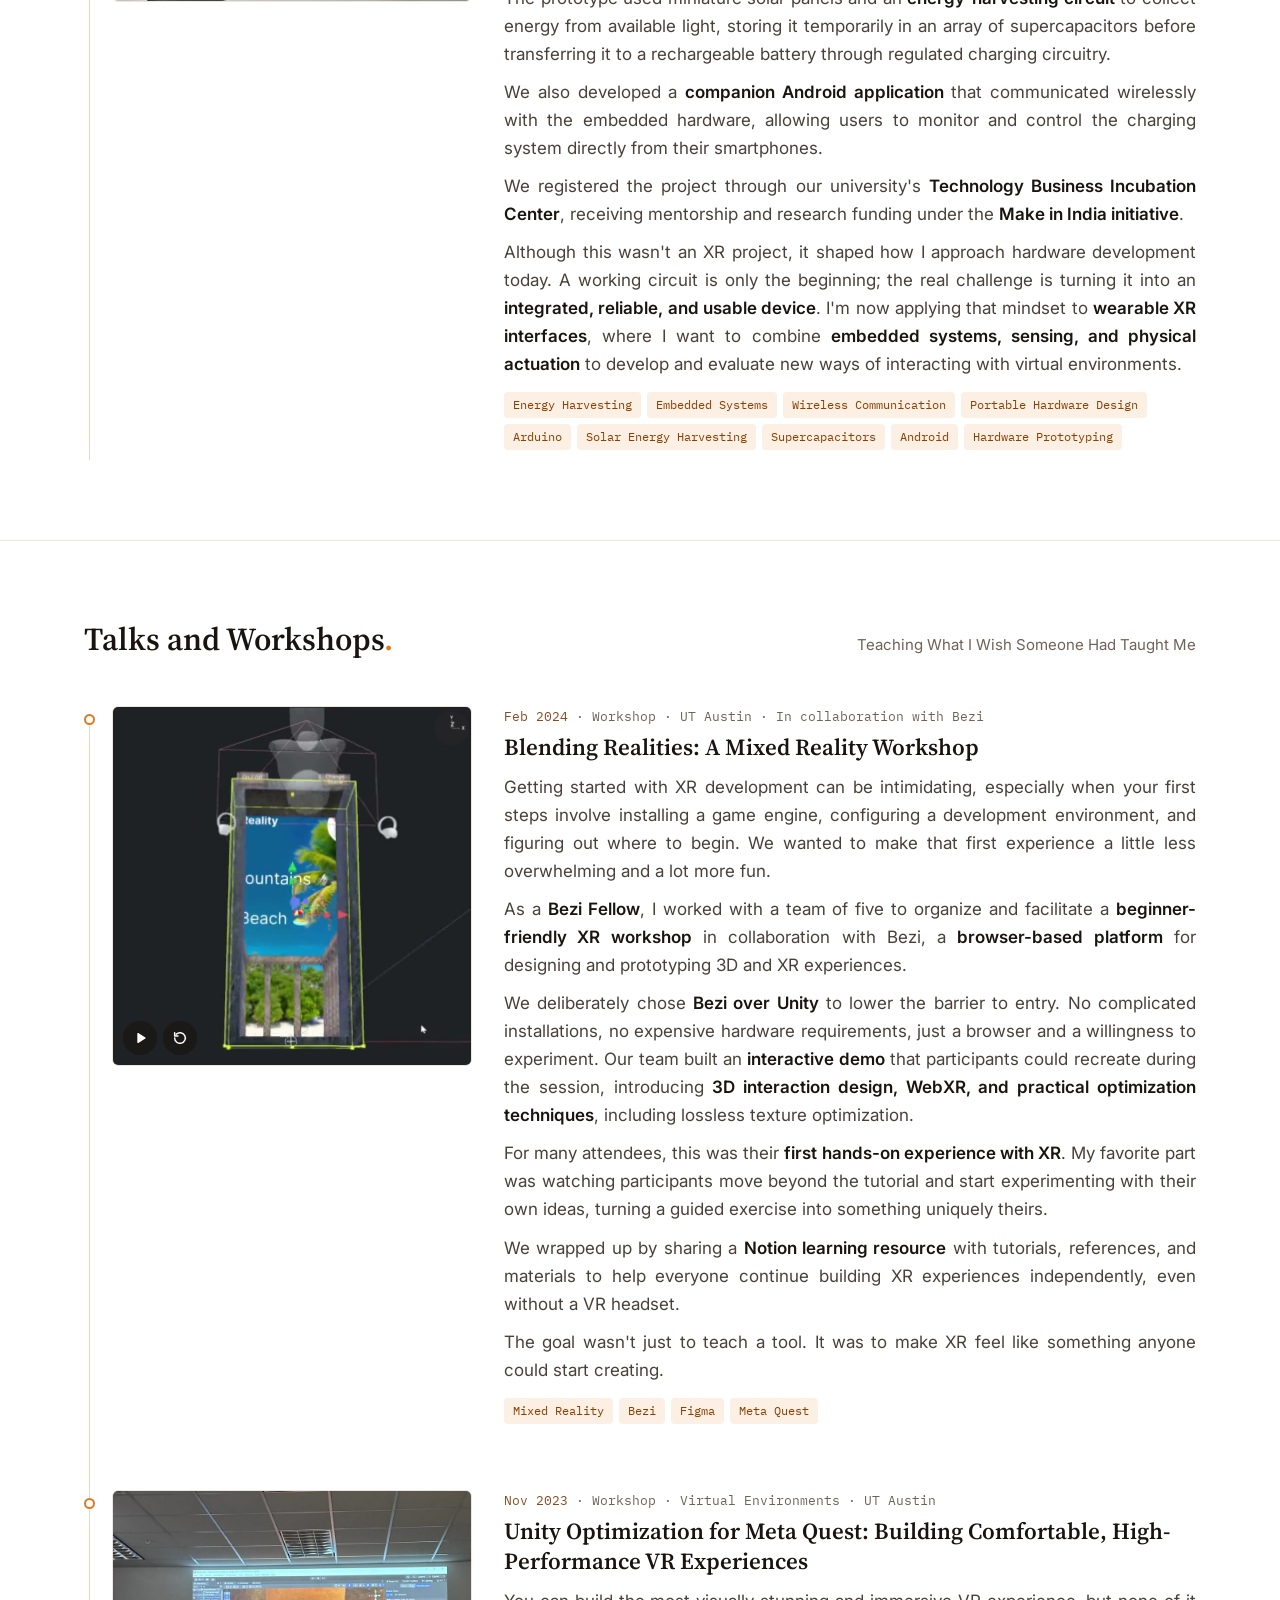
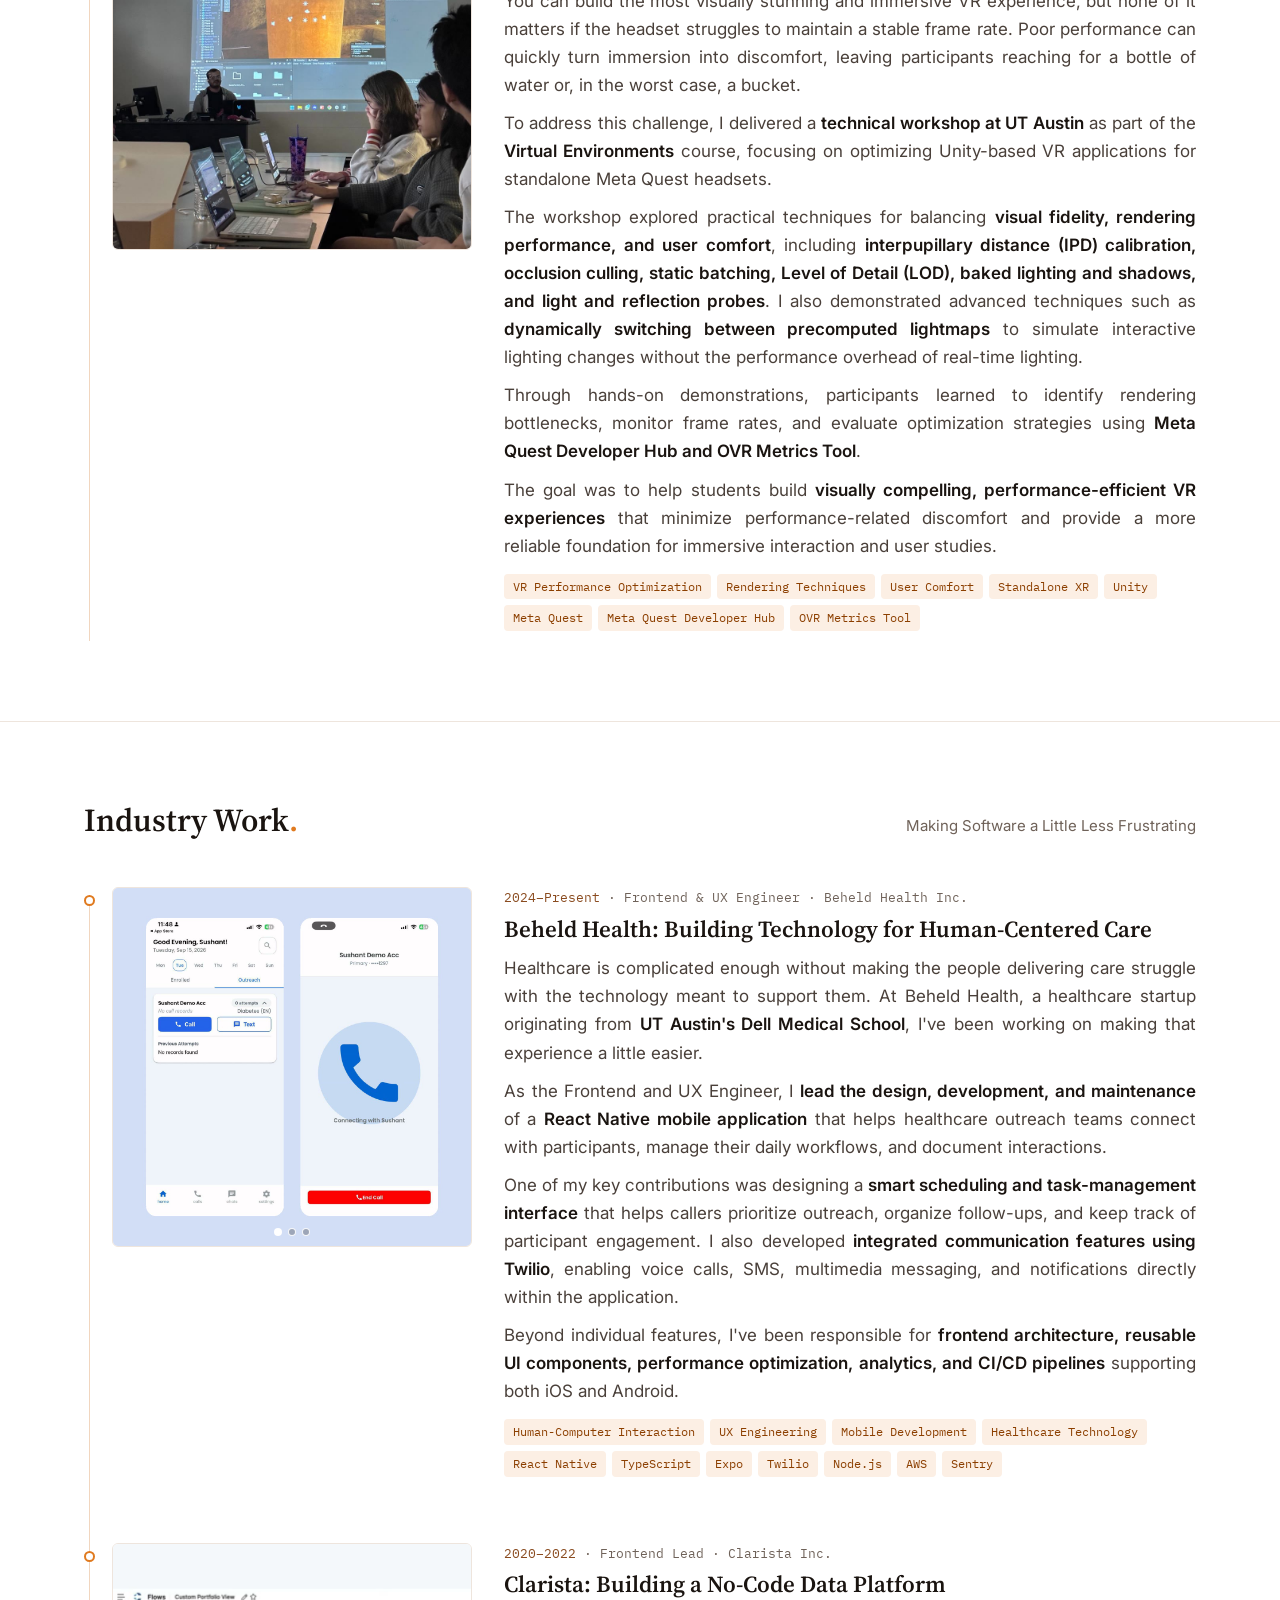
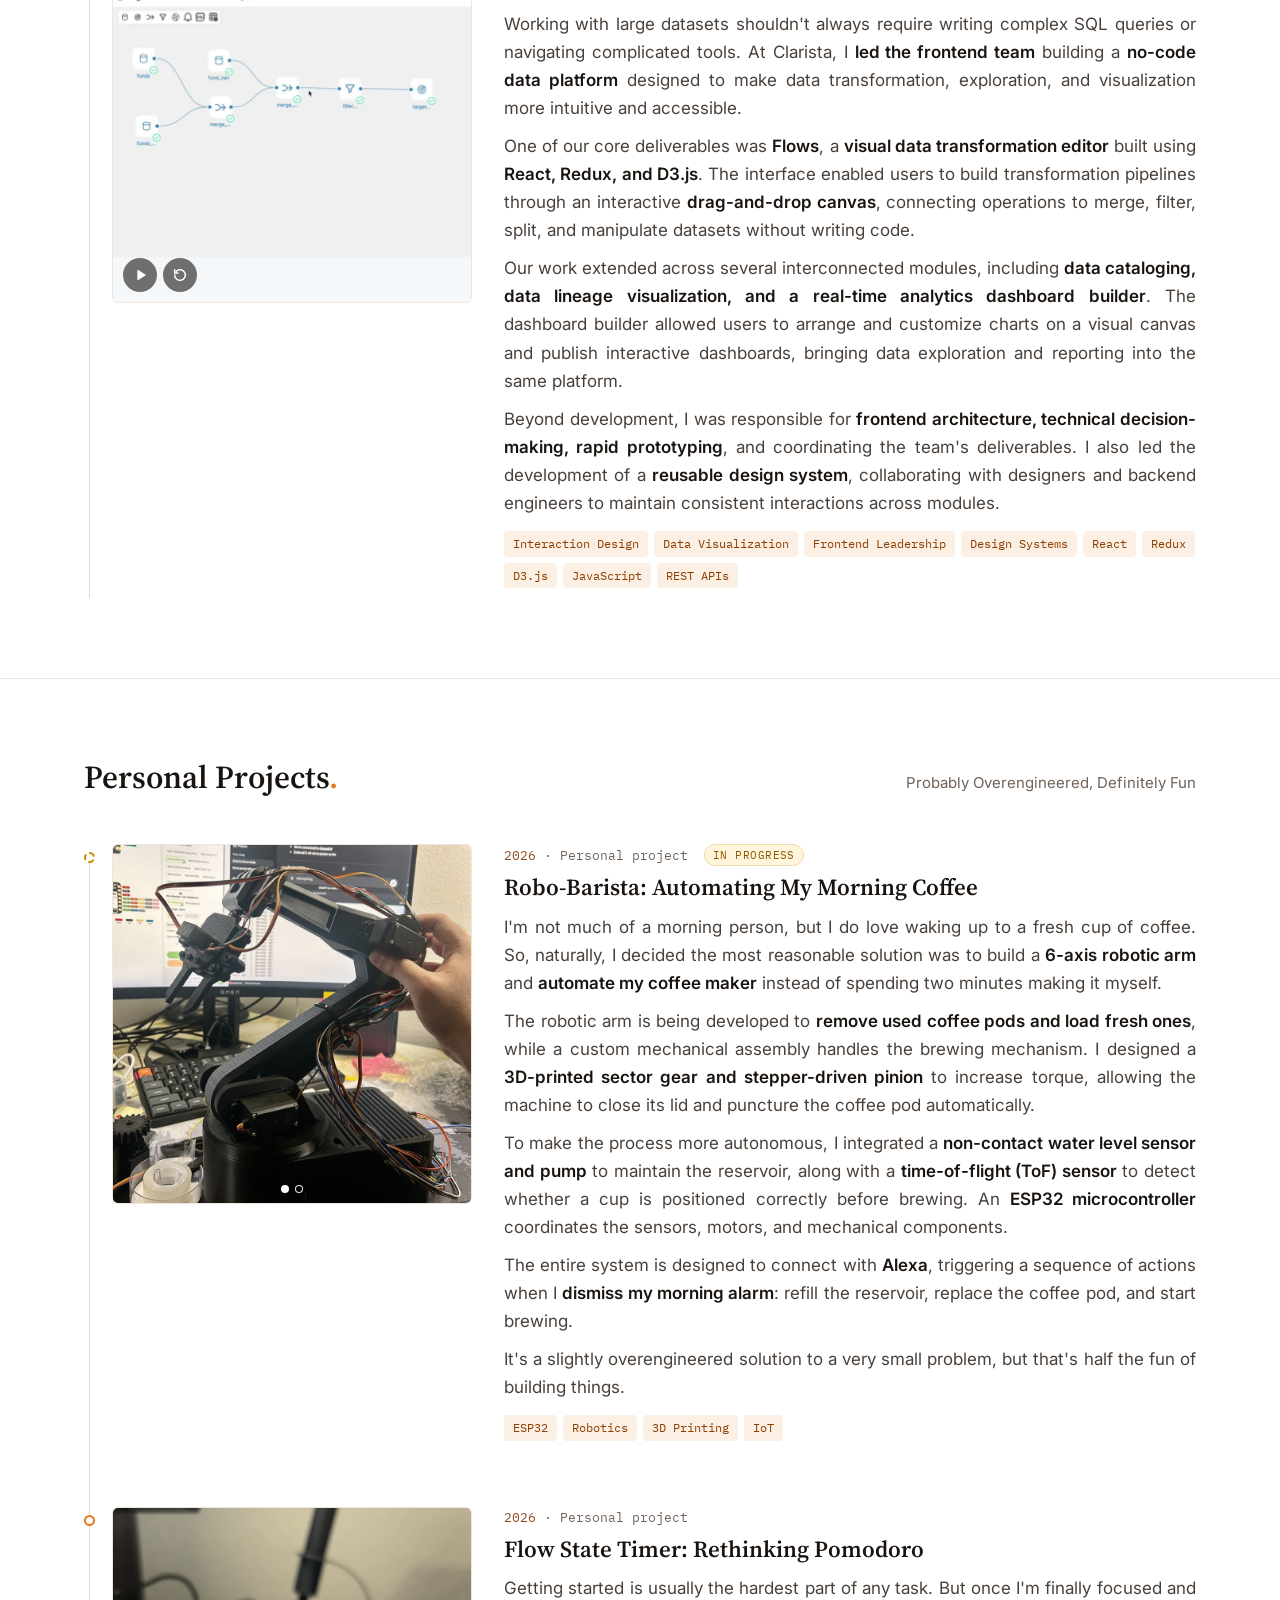
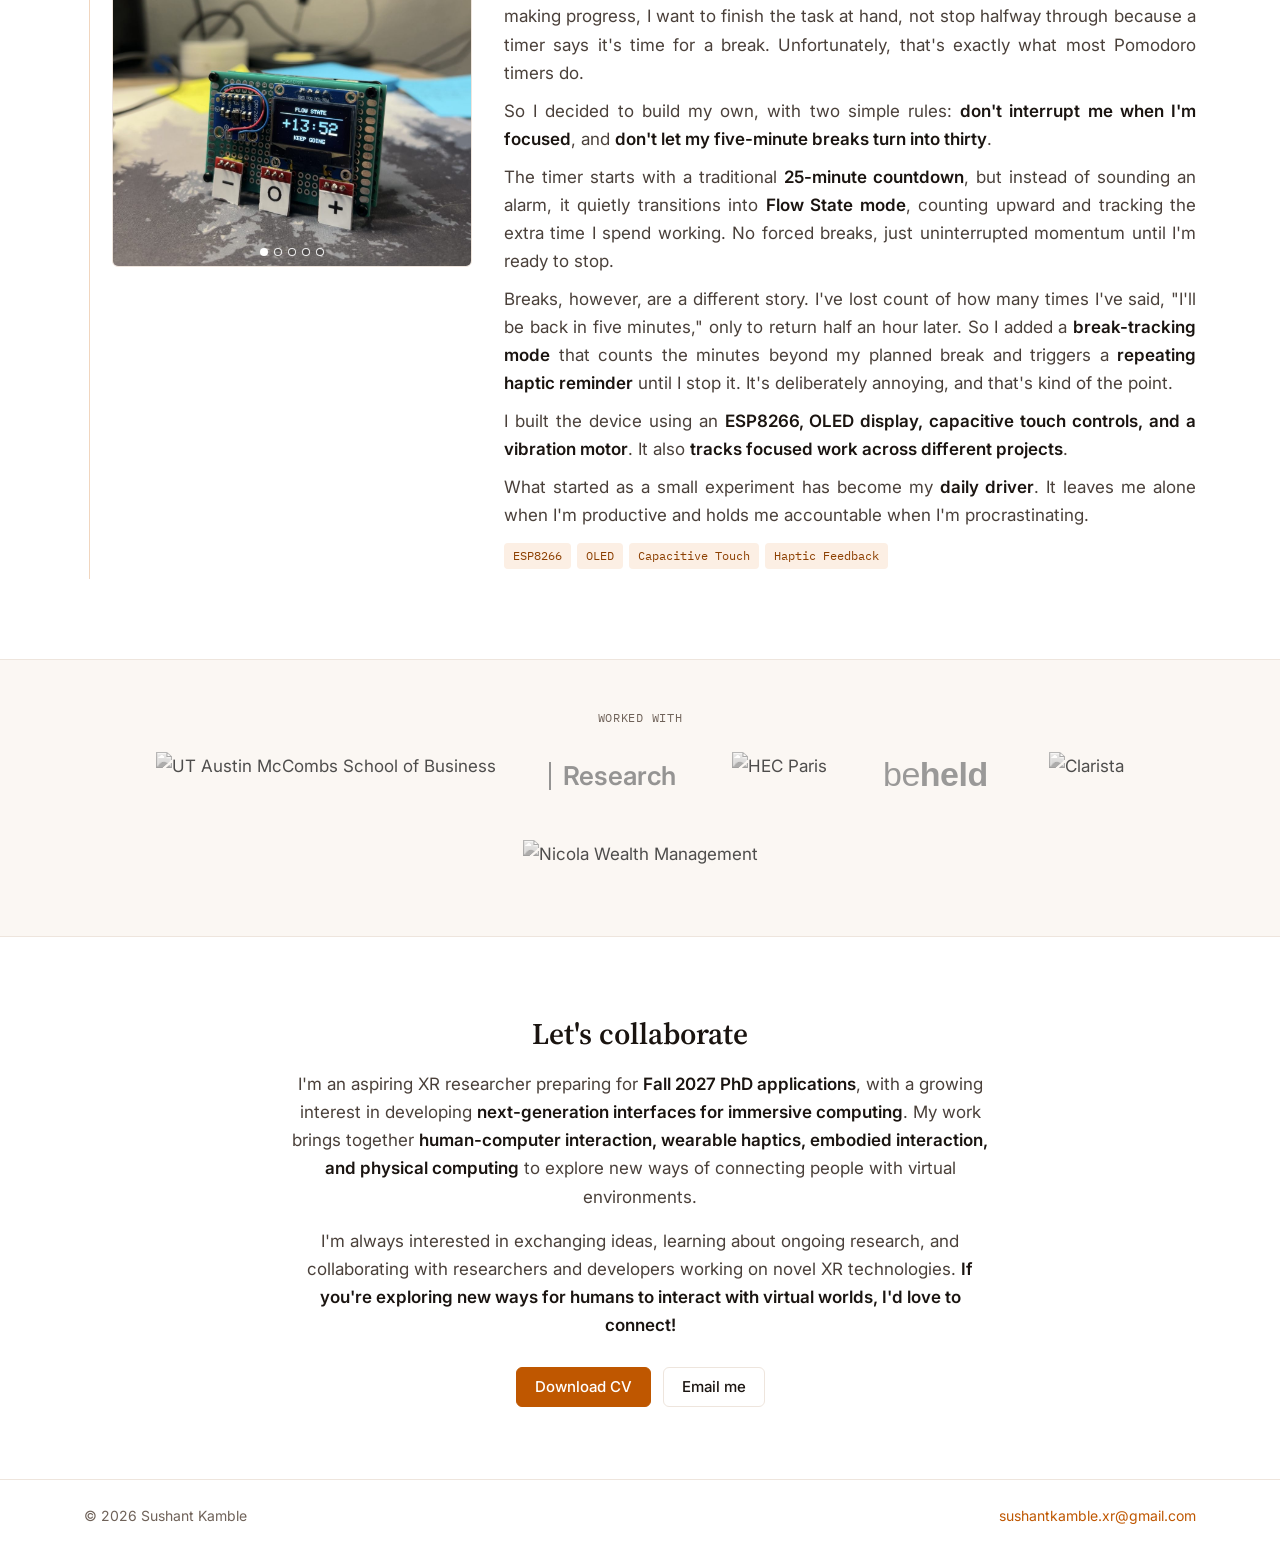
==== commit 788c4137: "Rewrite home page intro Co-Authored-By: Claude Opus 5.5 <noreply@anthropic.com>" ====
--- a/index.html
+++ b/index.html
@@ -109,32 +109,28 @@
       <section class="intro" id="intro-section" aria-label="Introduction">
         <div class="container">
             <p class="hero-bio">
-              Hi! I'm Sushant, an <strong>Engineer and XR Researcher</strong> preparing
-              for <strong>Fall 2027 PhD applications</strong>. I currently work as a
-              <strong>UX Engineer at Beheld Health</strong> with Professor Maninder
-              (Mini) Kahlon.
+              Hi! I'm Sushant, an <strong>Engineer and aspiring XR Researcher</strong>
+              exploring how we can move beyond screens and controllers to create more
+              natural and intuitive ways of interacting with virtual worlds.
             </p>
             <p class="hero-bio">
-              I hold an <strong>M.S. in Information Studies</strong> from the
-              <strong>University of Texas at Austin</strong>, where I developed a strong
-              interest in <strong>Human-Computer Interaction (HCI)</strong> and
-              <strong>Extended Reality (XR)</strong> from a research and interaction
-              design perspective.
+              I hold an <strong>M.S. in Information Studies from UT Austin</strong>,
+              where I developed a strong interest in <strong>Human-Computer Interaction
+              (HCI)</strong> and immersive technologies. With over <strong>six years of
+              experience in software engineering and UX design</strong>, I've built a
+              strong foundation in <strong>developing complex interactive systems, rapid
+              prototyping, and translating human-centered design concepts into functional
+              applications</strong>.
             </p>
             <p class="hero-bio">
-              Alongside my full-time role, I've been pursuing <strong>independent XR
-              research projects</strong>, investigating novel interaction techniques
-              that bridge physical and virtual environments. My research interests
-              include <strong>multimodal haptics, wearable sensing, sensorimotor
-              interaction, and spatial interfaces</strong>.
-            </p>
-            <p class="hero-bio">
-              With <strong>over six years of industry experience</strong> in software
-              engineering and interaction design, I'm bringing together my background in
-              <strong>web and mobile application development, real-time 3D
-              development, and hardware prototyping</strong> to design and investigate
-              new forms of <strong>XR interaction</strong>. My goal is to make immersive experiences
-              more <strong>intuitive, natural, and accessible</strong>.
+              As I prepare for <strong>Fall 2027 PhD applications</strong>, I'm pursuing
+              independent research in <strong>next-generation XR interfaces</strong>,
+              bringing together <strong>real-time 3D development, wearable sensing,
+              haptics, and physical computing</strong>. I hope to bring this
+              multidisciplinary experience to an XR research lab, contributing to
+              <strong>the design and development of novel interaction techniques,
+              building experimental hardware and software prototypes, and evaluating how
+              people perceive and interact with immersive environments</strong>.
             </p>
             <a class="scroll-cue" href="#portfolio-section" aria-label="Scroll to Research &amp; Prototyping">
               <span class="scroll-cue-mouse" aria-hidden="true"><span class="scroll-cue-wheel"></span></span>
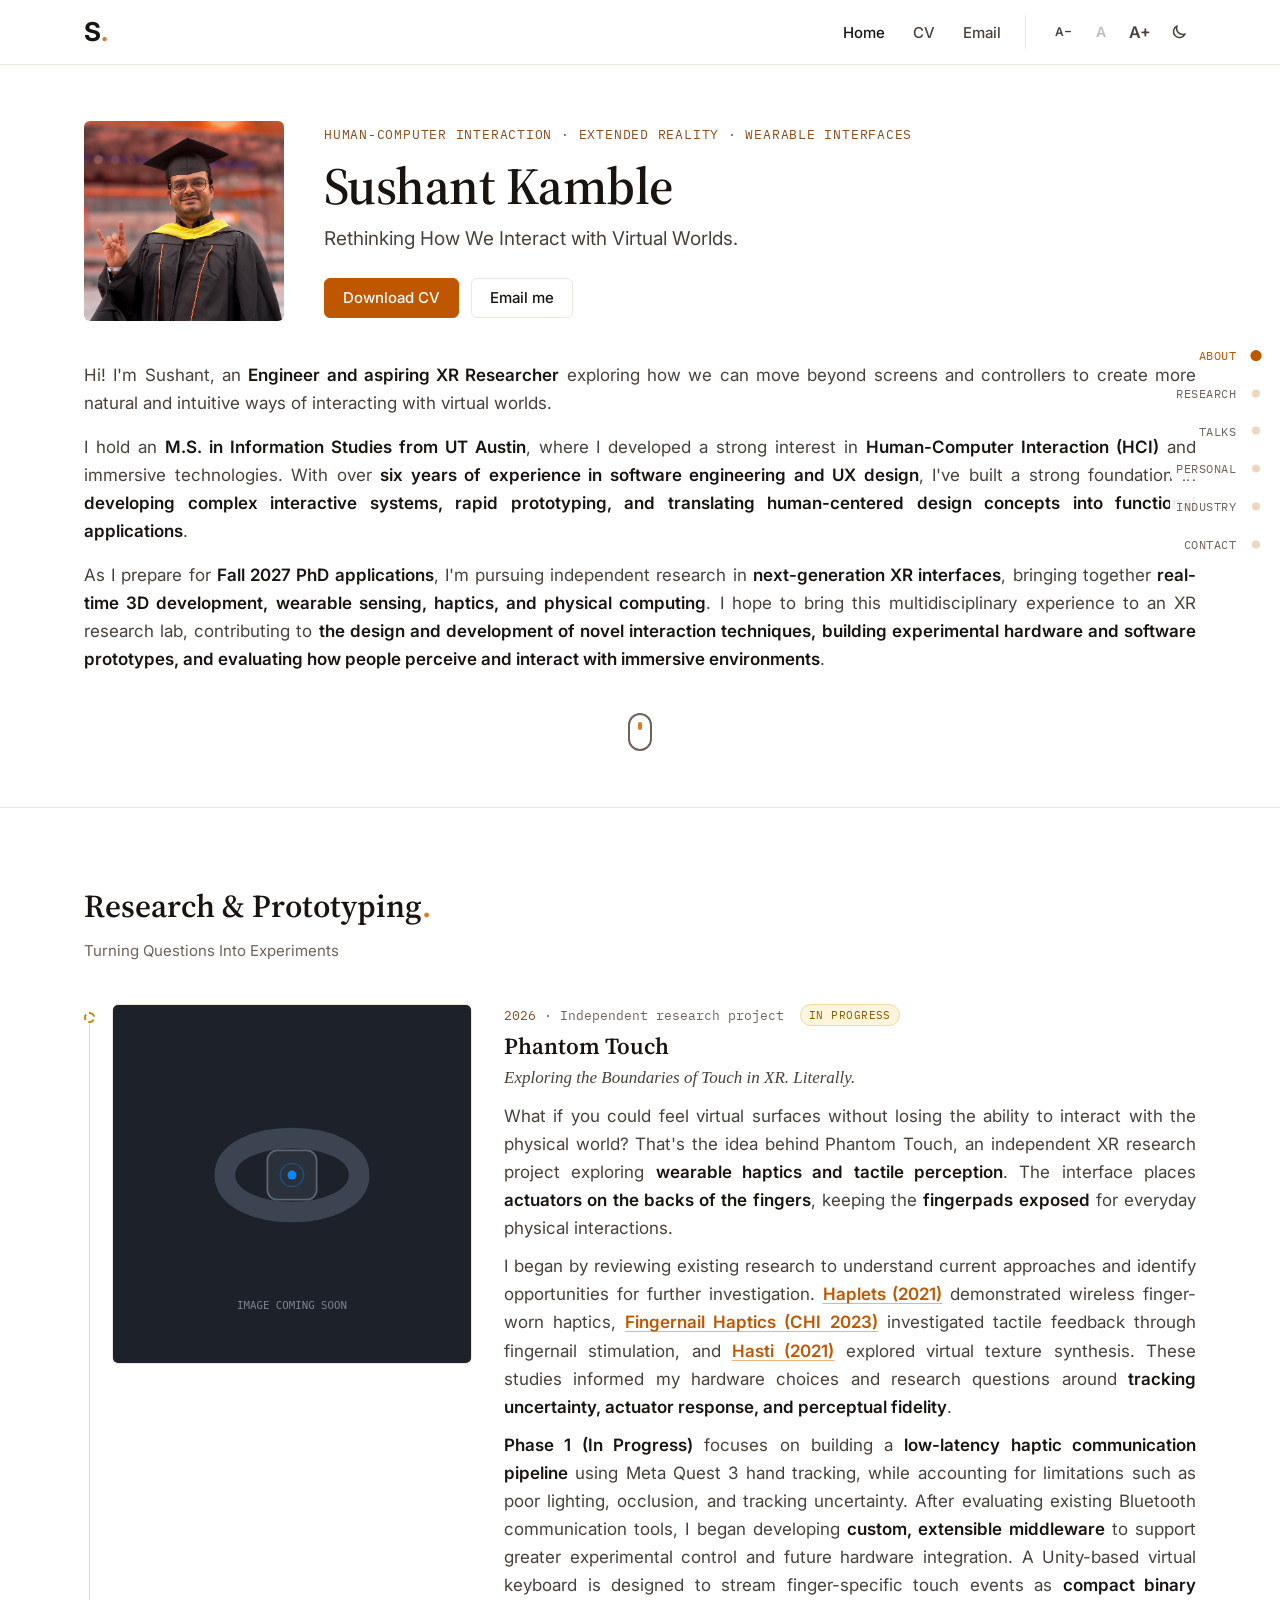
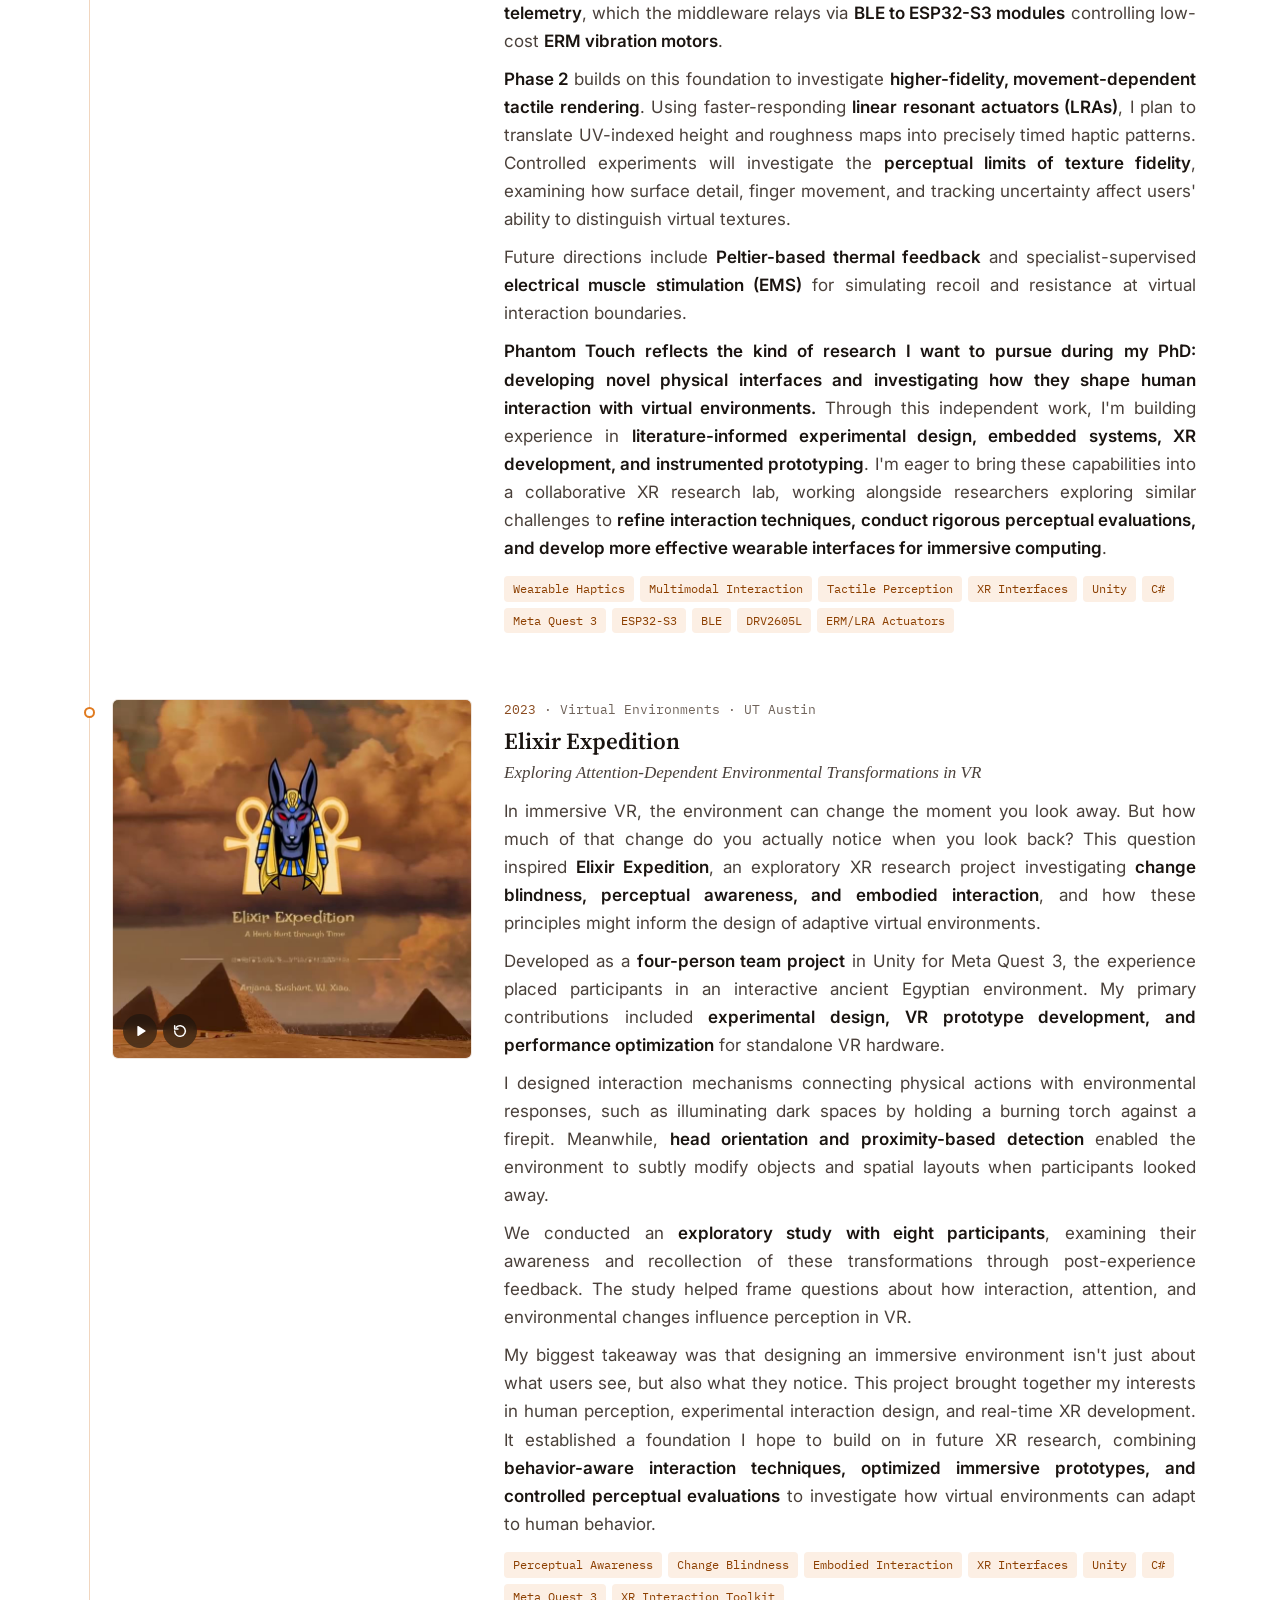
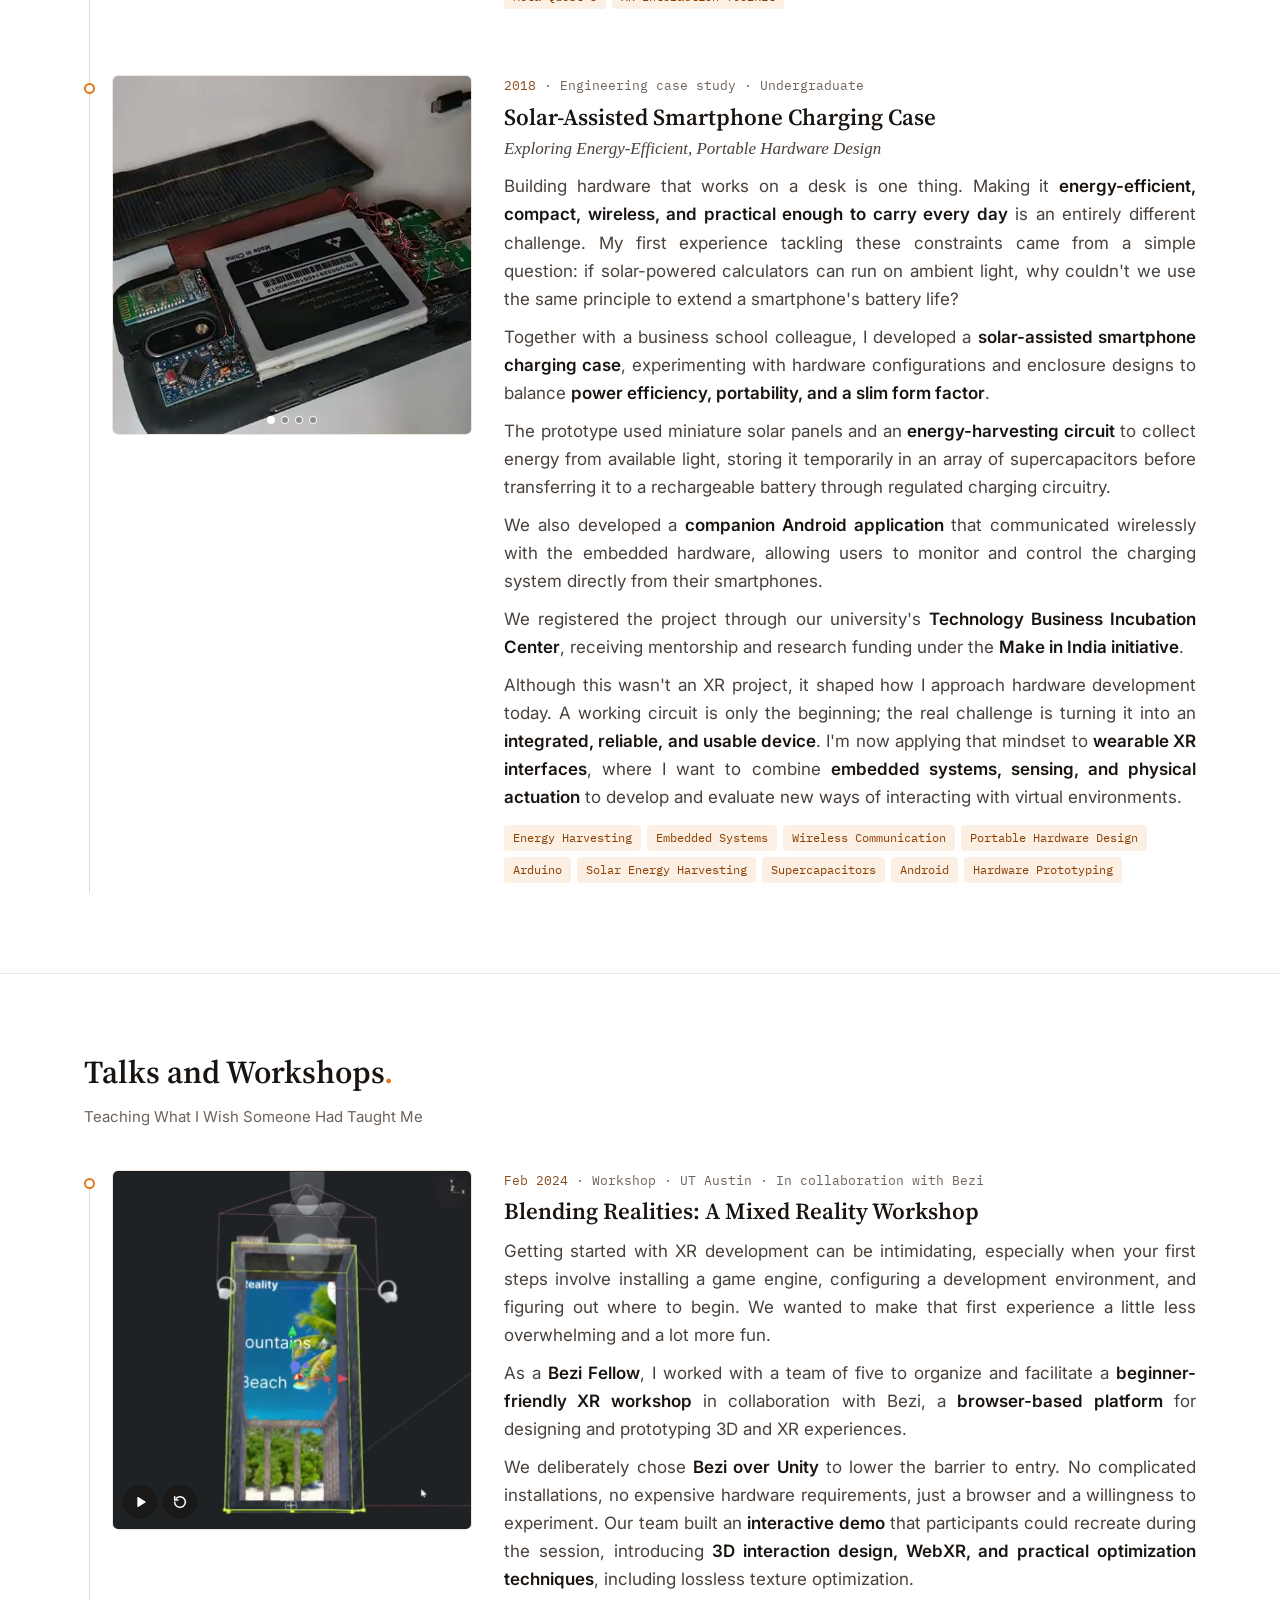
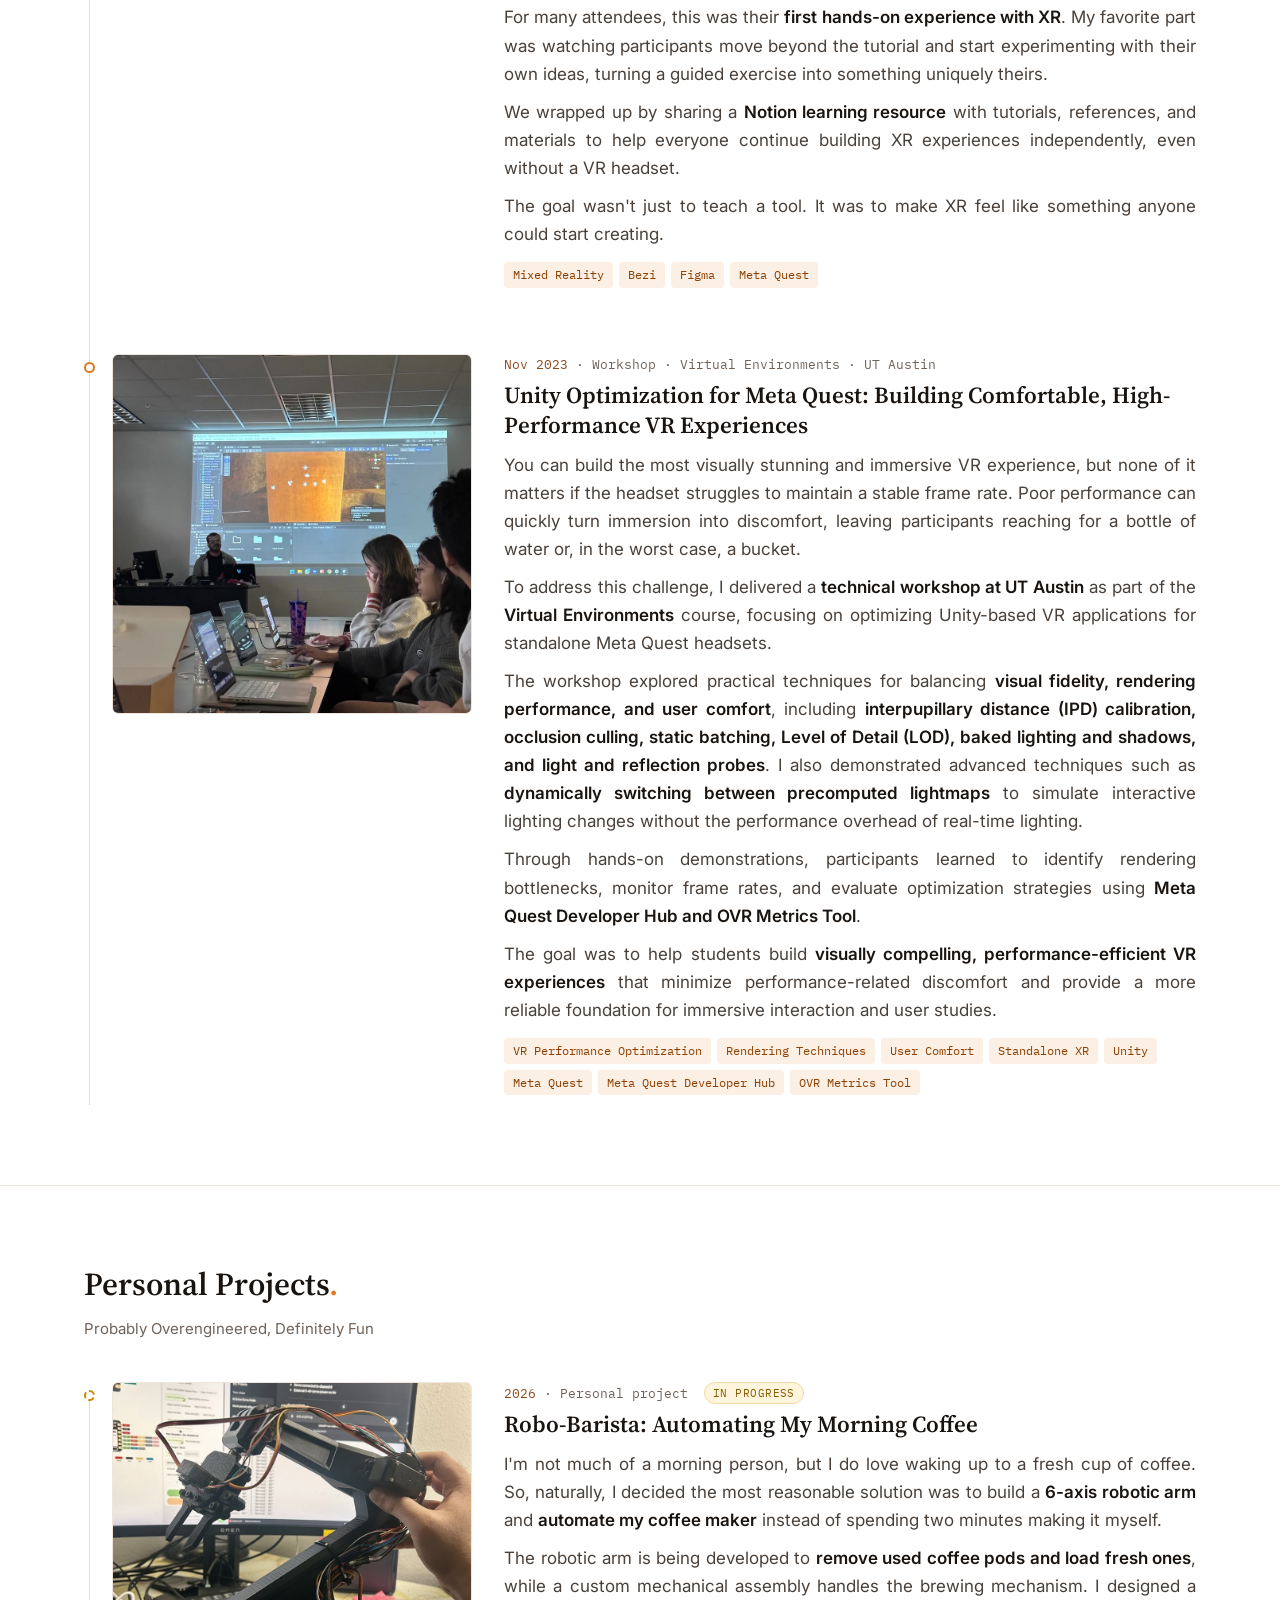
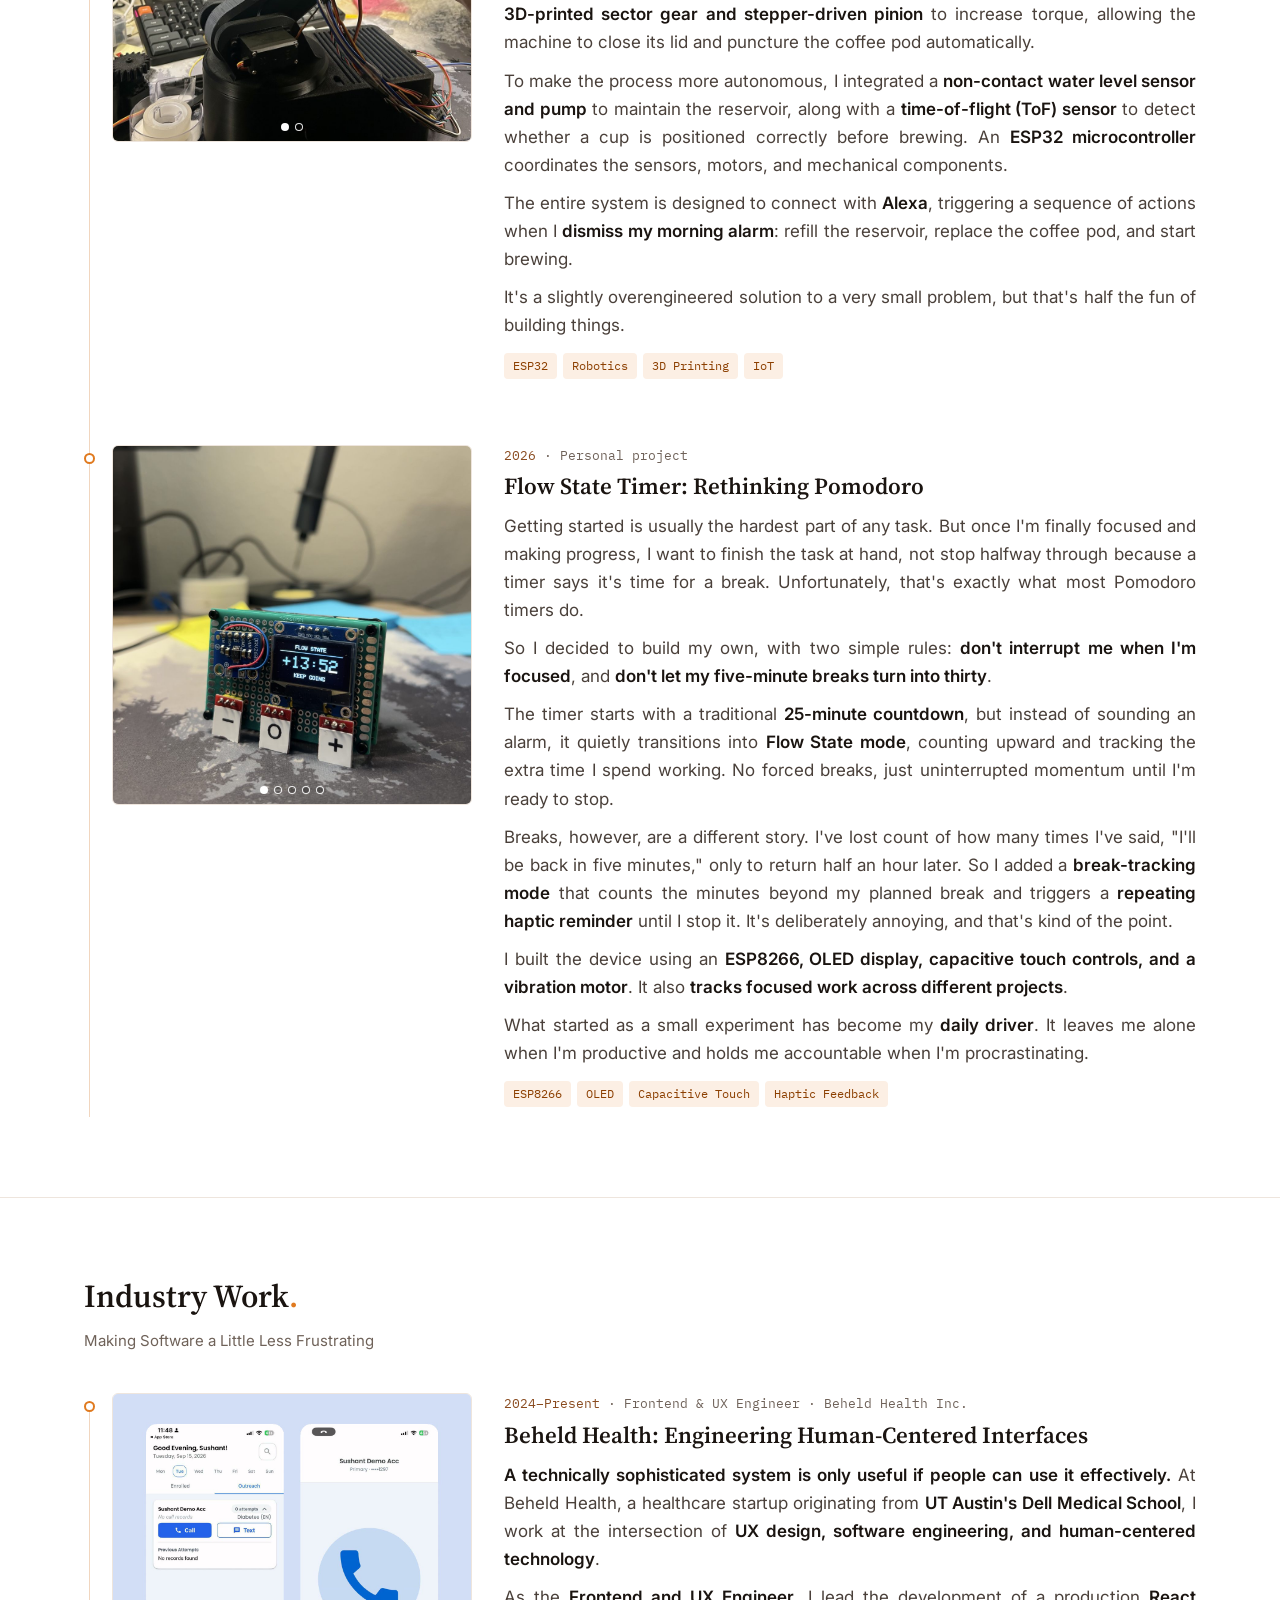
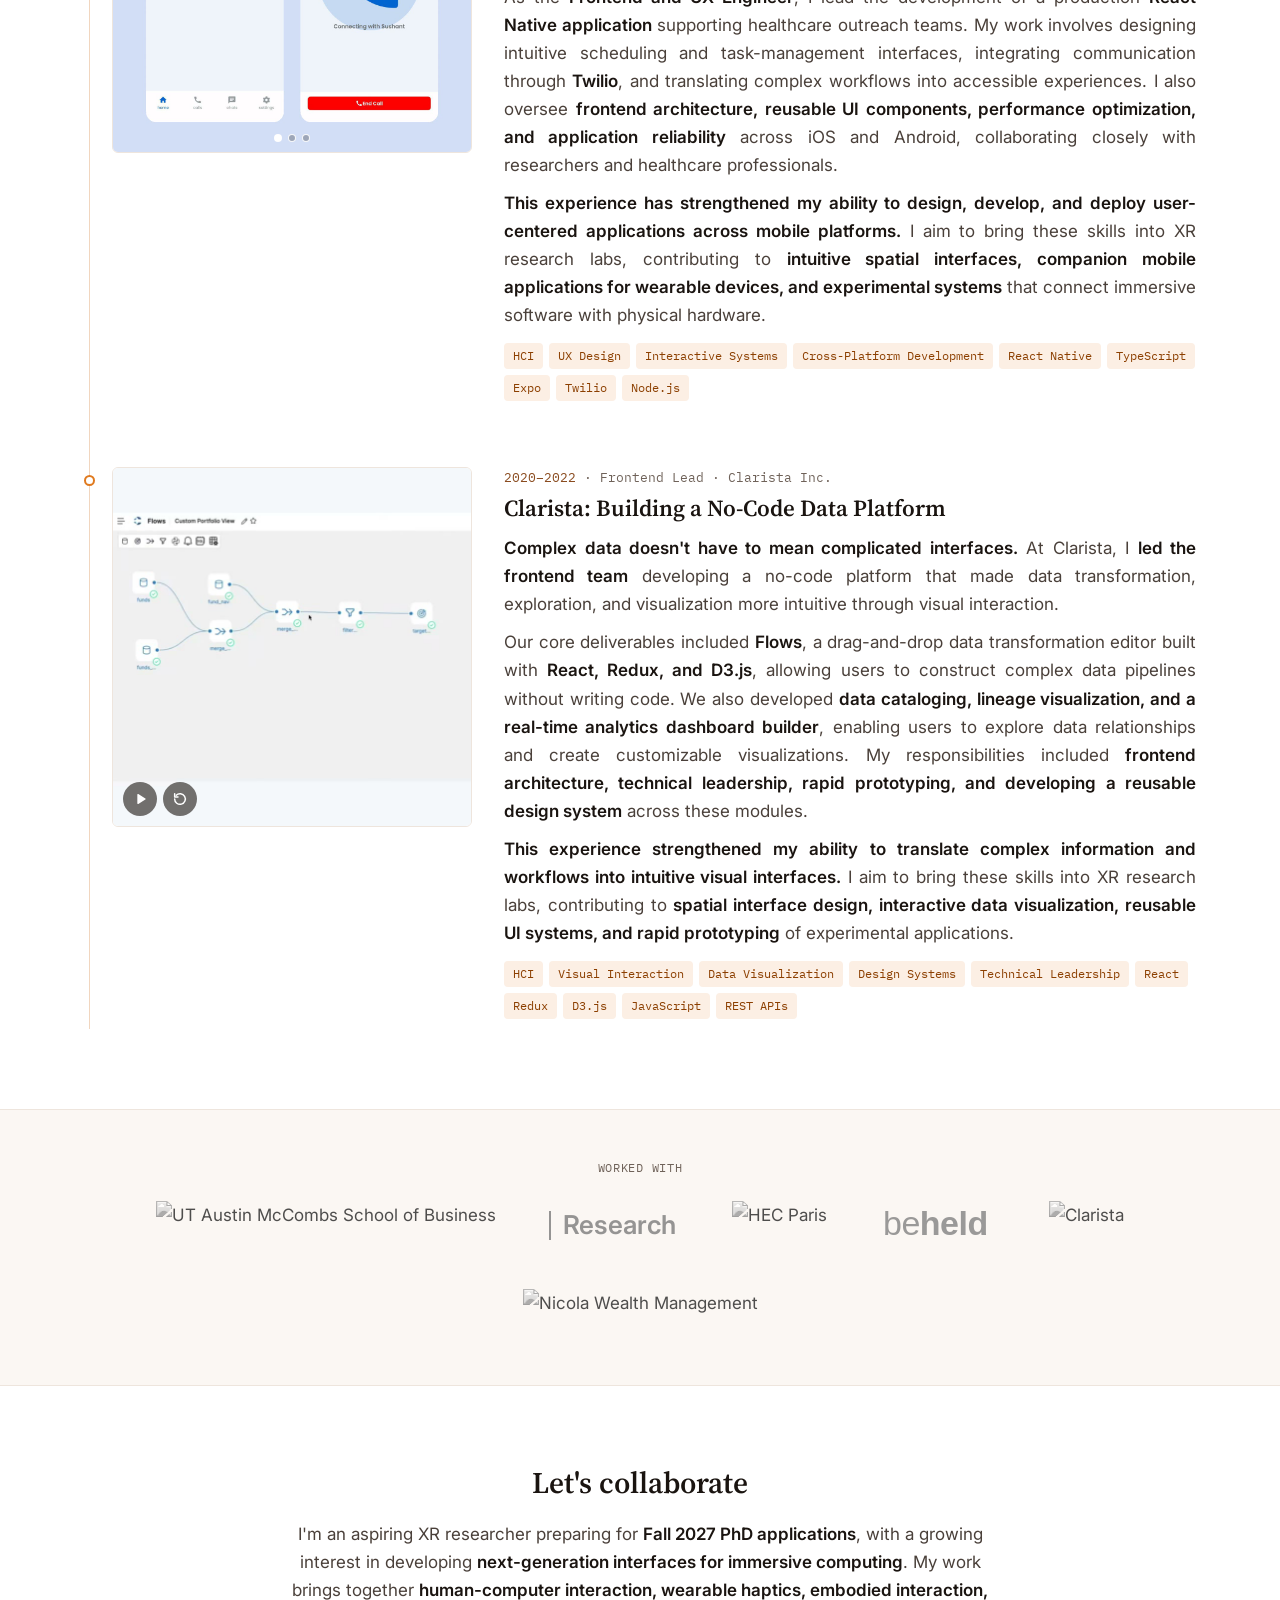
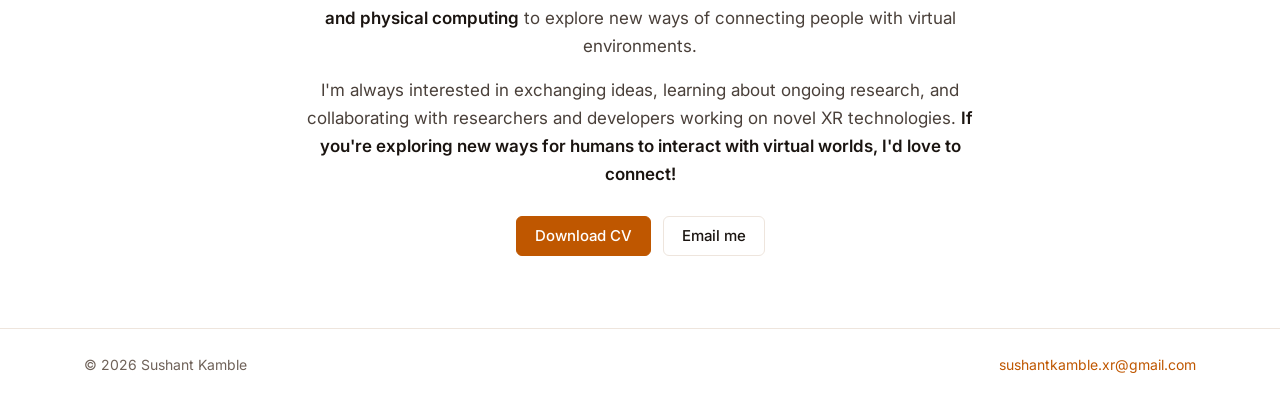
==== commit 6032f6ce: "Move Industry Work section after Personal Projects Co-Authored-By: Claude Opus 5.5 <noreply@anthropi" ====
--- a/index.html
+++ b/index.html
@@ -164,6 +164,19 @@
         </div>
       </section>
 
+      <!-- Personal projects -->
+      <section class="section section-divided" id="personal-projects" aria-labelledby="personal-title">
+        <div class="container">
+          <div class="section-head">
+            <h2 class="section-title" id="personal-title">Personal Projects</h2>
+            <p class="section-note">Probably Overengineered, Definitely Fun</p>
+          </div>
+          <ol class="work-list" id="personal-list">
+            <!-- populated by js/work.js -->
+          </ol>
+        </div>
+      </section>
+
       <!-- Industry work -->
       <section class="section section-divided" id="web-prototypes" aria-labelledby="prototypes-title">
         <div class="container">
@@ -172,19 +185,6 @@
             <p class="section-note">Making Software a Little Less Frustrating</p>
           </div>
           <ol class="work-list" id="prototypes-list">
-            <!-- populated by js/work.js -->
-          </ol>
-        </div>
-      </section>
-
-      <!-- Personal projects -->
-      <section class="section section-divided" id="personal-projects" aria-labelledby="personal-title">
-        <div class="container">
-          <div class="section-head">
-            <h2 class="section-title" id="personal-title">Personal Projects</h2>
-            <p class="section-note">Probably Overengineered, Definitely Fun</p>
-          </div>
-          <ol class="work-list" id="personal-list">
             <!-- populated by js/work.js -->
           </ol>
         </div>
@@ -240,8 +240,8 @@
         <li><a href="#home-section"><span class="section-nav-label">About</span></a></li>
         <li><a href="#portfolio-section"><span class="section-nav-label">Research</span></a></li>
         <li><a href="#talks"><span class="section-nav-label">Talks</span></a></li>
+        <li><a href="#personal-projects"><span class="section-nav-label">Personal</span></a></li>
         <li><a href="#web-prototypes"><span class="section-nav-label">Industry</span></a></li>
-        <li><a href="#personal-projects"><span class="section-nav-label">Personal</span></a></li>
         <li><a href="#contact"><span class="section-nav-label">Contact</span></a></li>
       </ul>
     </nav>
--- a/css/research.css
+++ b/css/research.css
@@ -276,8 +276,8 @@
 /* ---------- Sections ---------- */
 .section { padding: 72px 0; }
 .section-head {
-  display: flex; align-items: baseline; justify-content: space-between;
-  gap: 16px; margin-bottom: 40px;
+  display: flex; flex-direction: column; align-items: flex-start;
+  gap: 6px; margin-bottom: 40px;
 }
 .section-title {
   font-family: var(--serif); font-weight: 600; font-size: 2rem; margin: 0;
@@ -339,6 +339,10 @@
 .work-desc { color: var(--ink-2); margin: 0 0 14px; text-align: justify; hyphens: auto; }
 .work-desc + .work-desc { margin-top: -4px; }
 .work-desc strong { color: var(--ink); font-weight: 600; }
+/* Inline links in descriptions (e.g. cited papers): always underlined so they read as links */
+.work-desc a { text-decoration: underline; text-decoration-color: var(--hover-line); text-underline-offset: 3px; }
+.work-desc a:hover { text-decoration-color: currentColor; }
+.work-desc a strong { color: inherit; }
 
 /* ---------- Image carousel (timeline thumbnail) ---------- */
 .work-media.carousel { position: relative; aspect-ratio: 1 / 1; }
@@ -423,7 +427,6 @@
   .intro { padding-bottom: 48px; }
   .section { padding: 56px 0; }
   .nav-links { gap: 18px; }
-  .section-head { flex-direction: column; gap: 4px; }
 }
 @media (prefers-reduced-motion: reduce) {
   html { scroll-behavior: auto; }
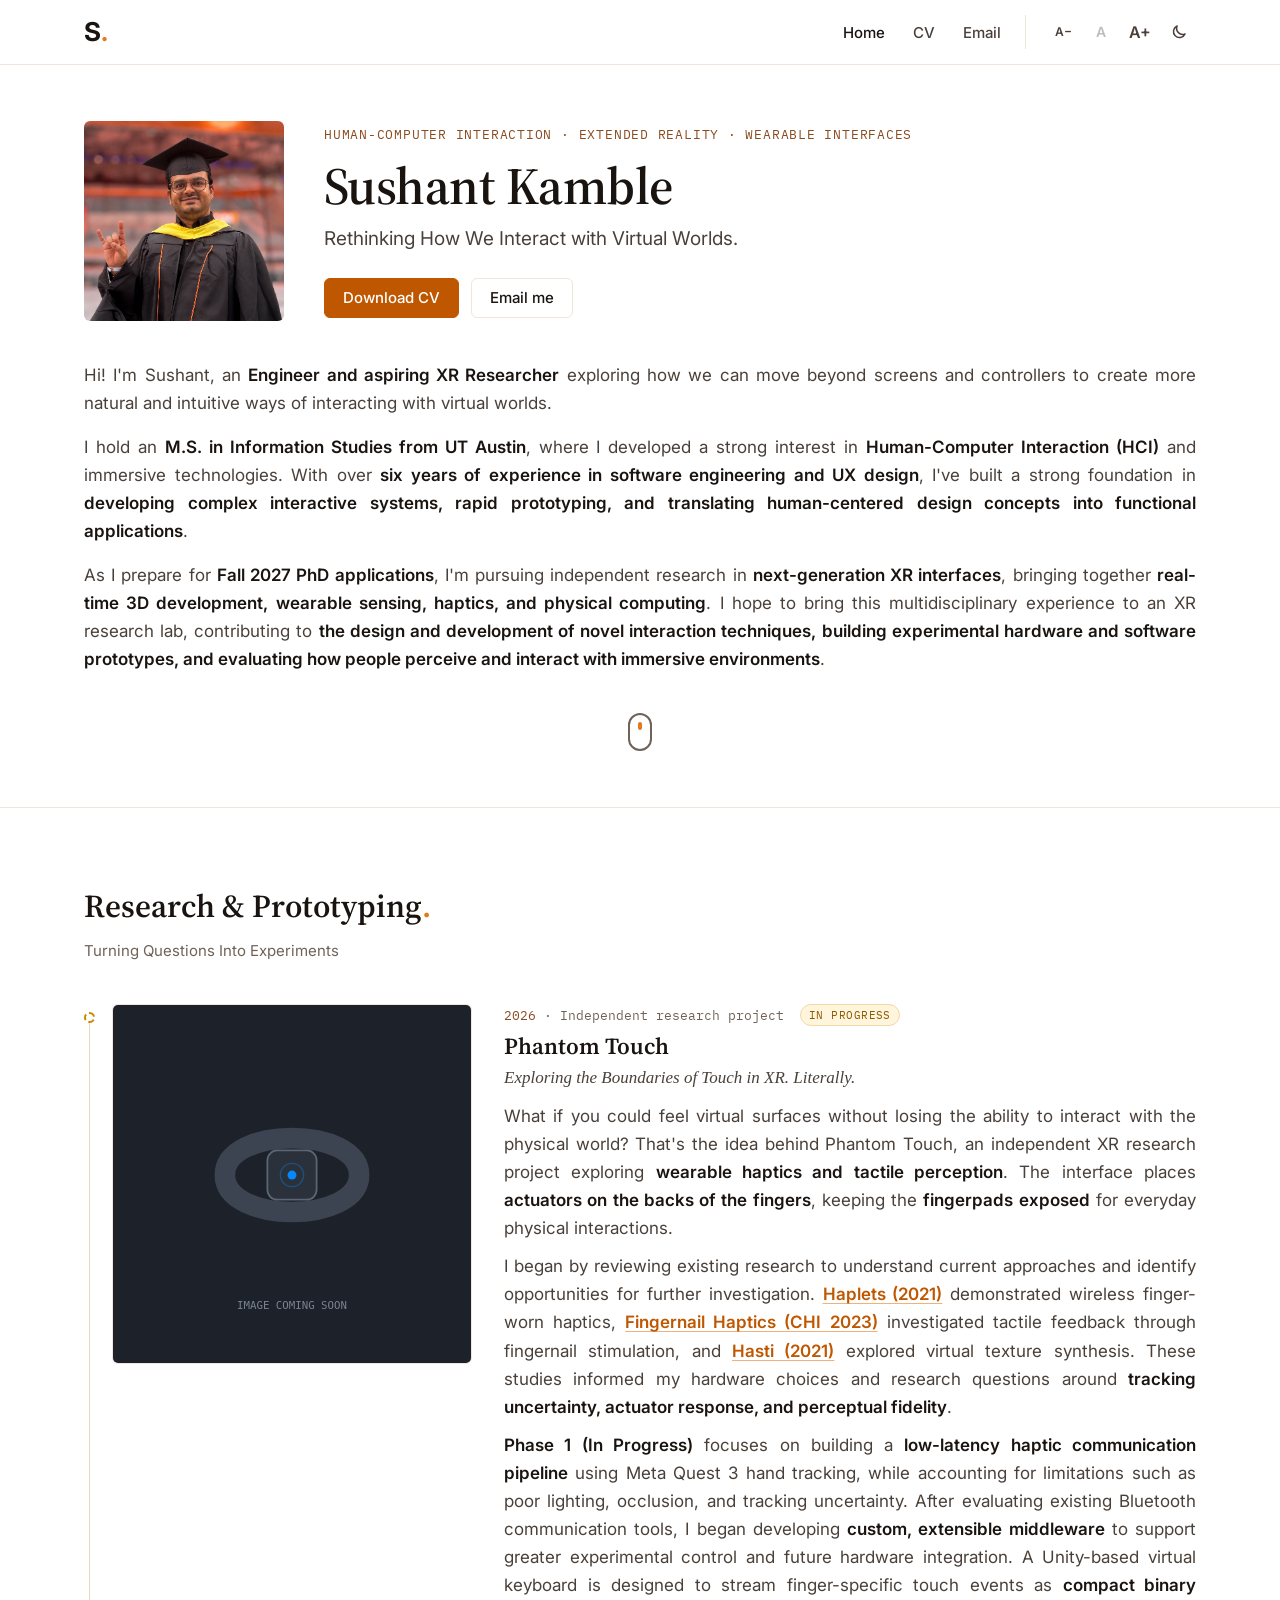
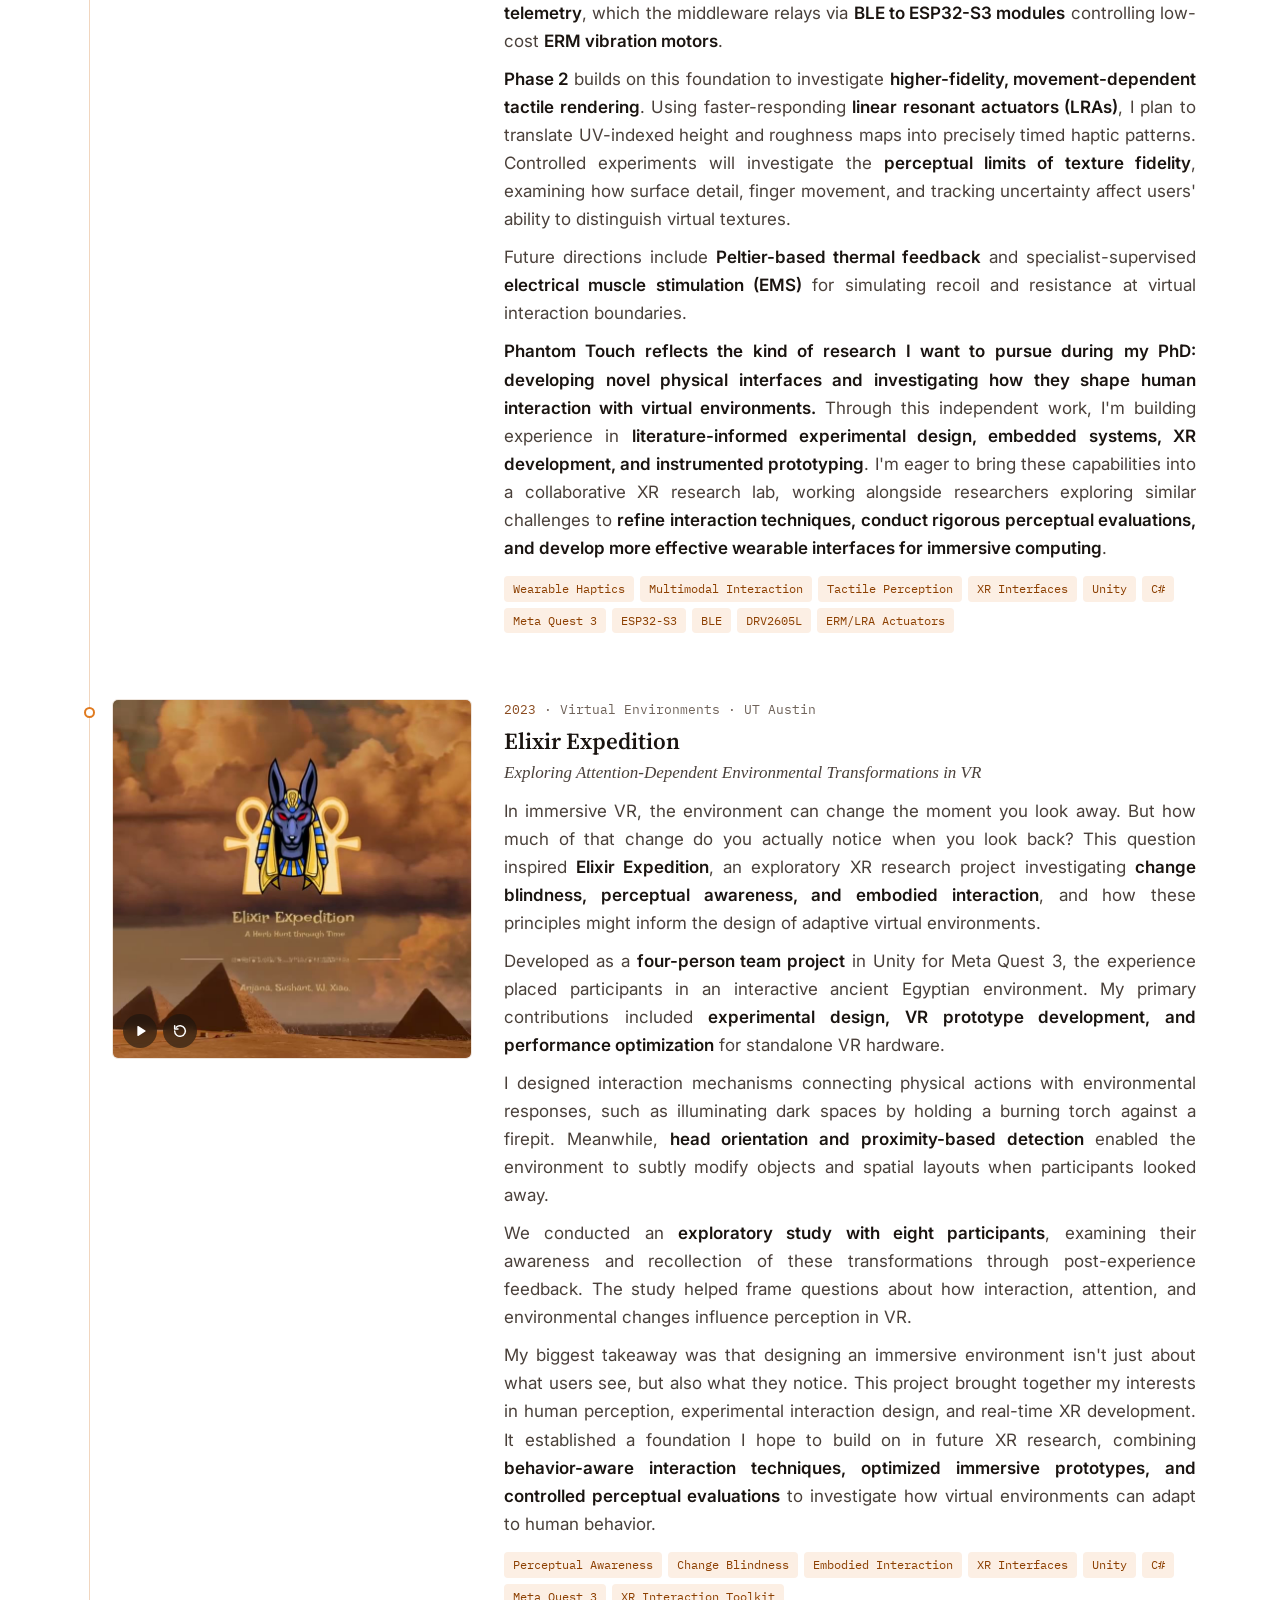
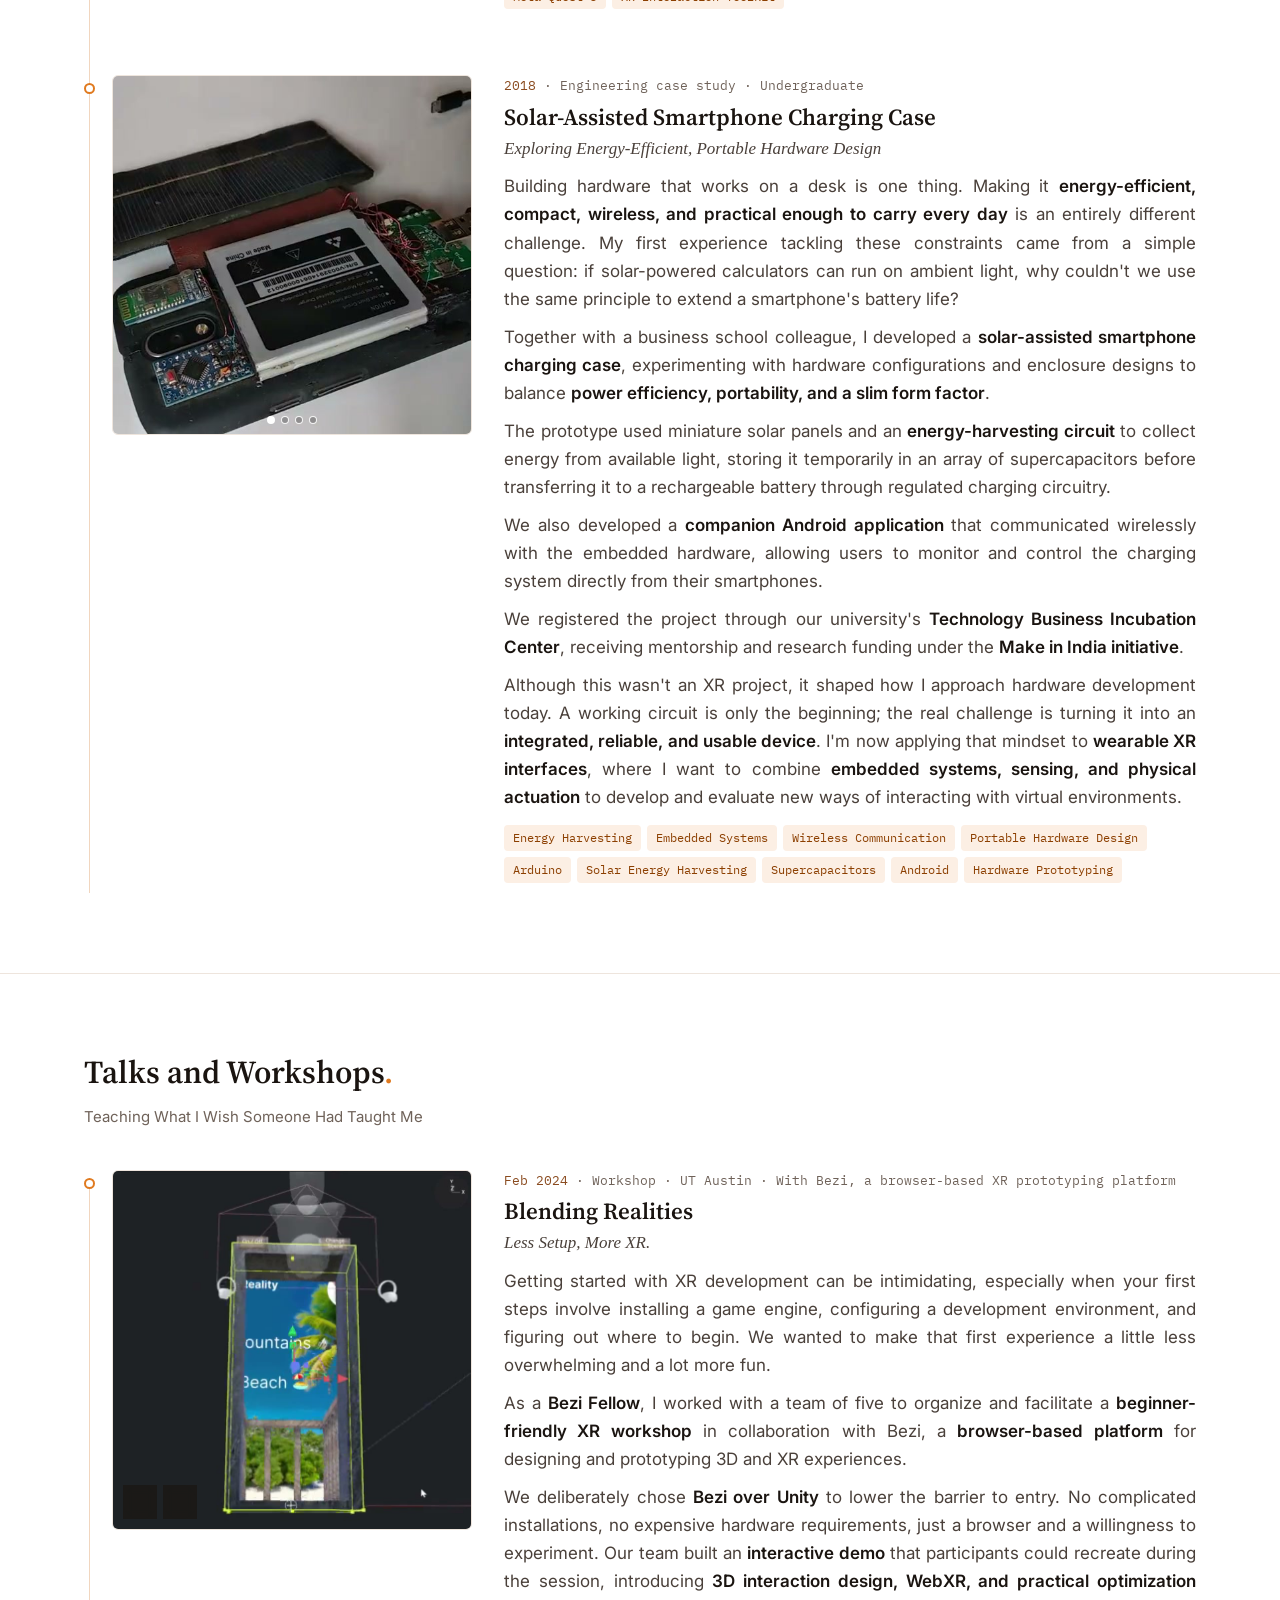
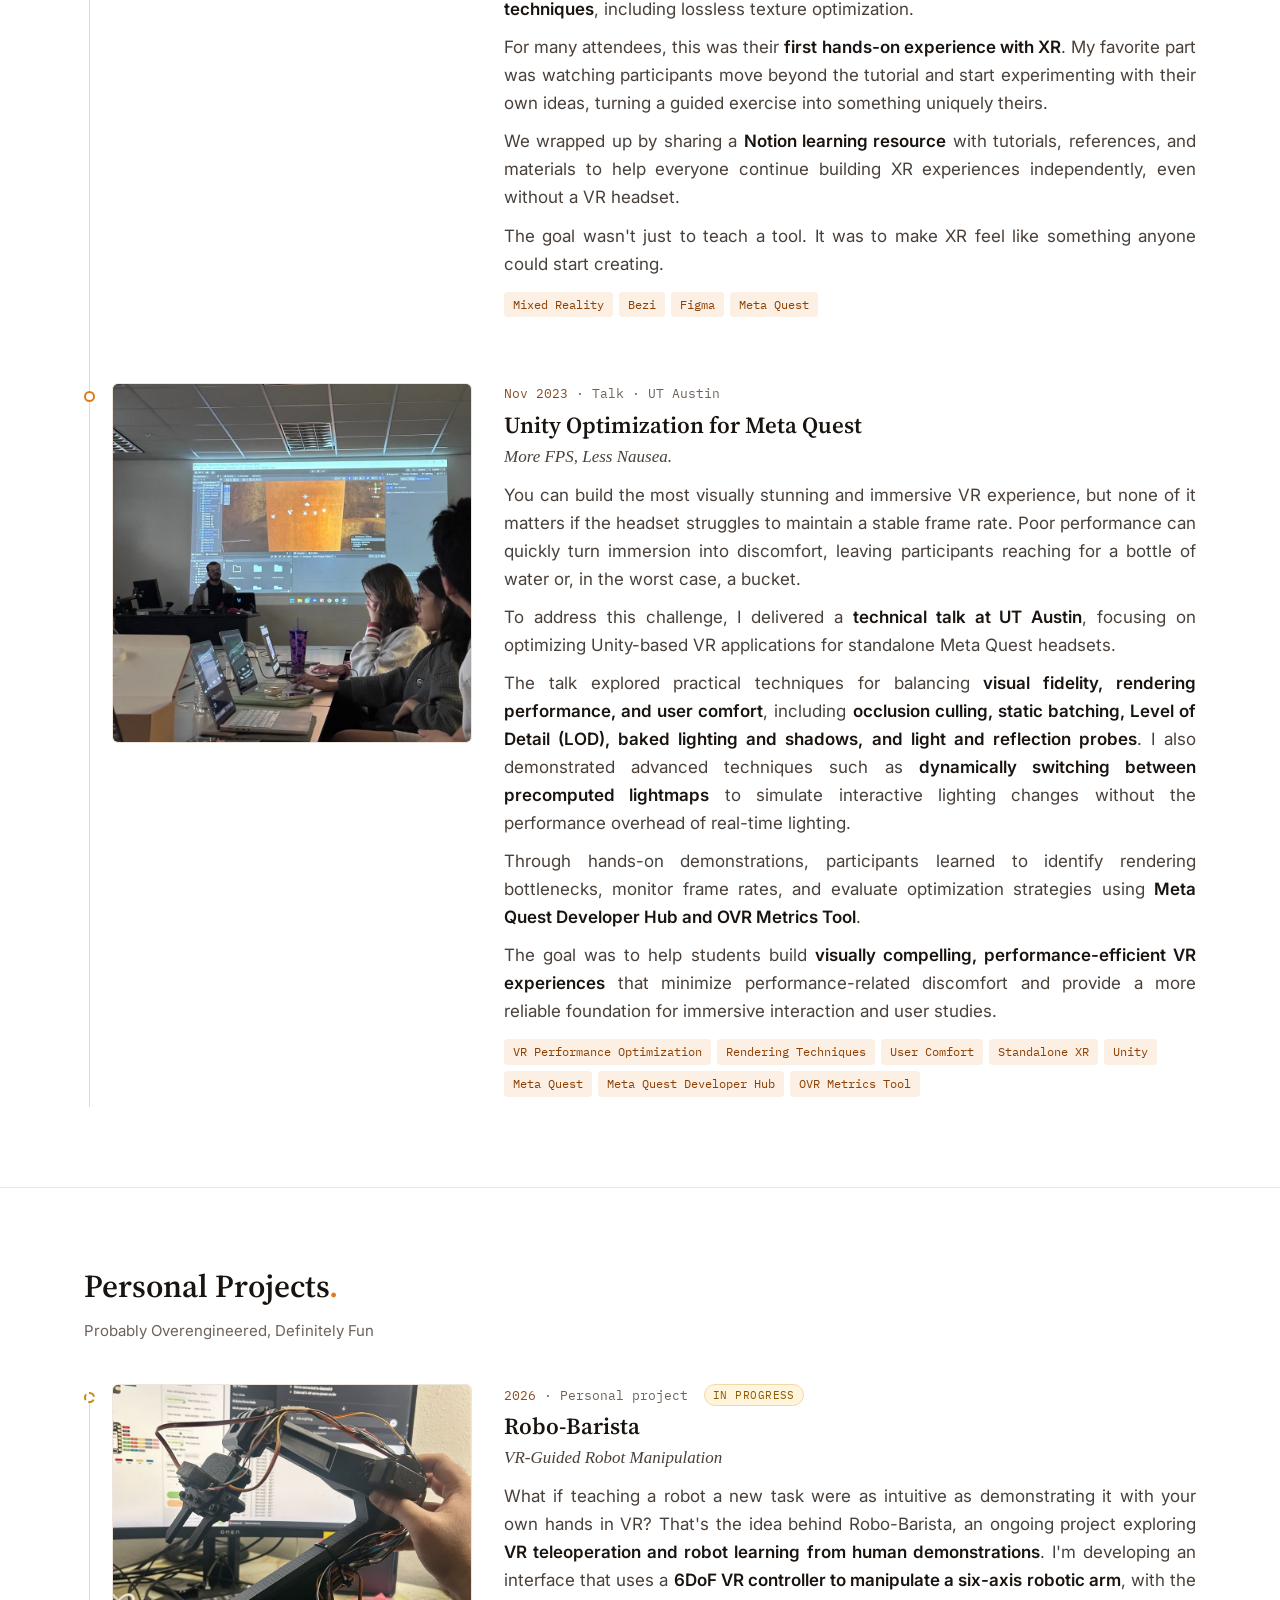
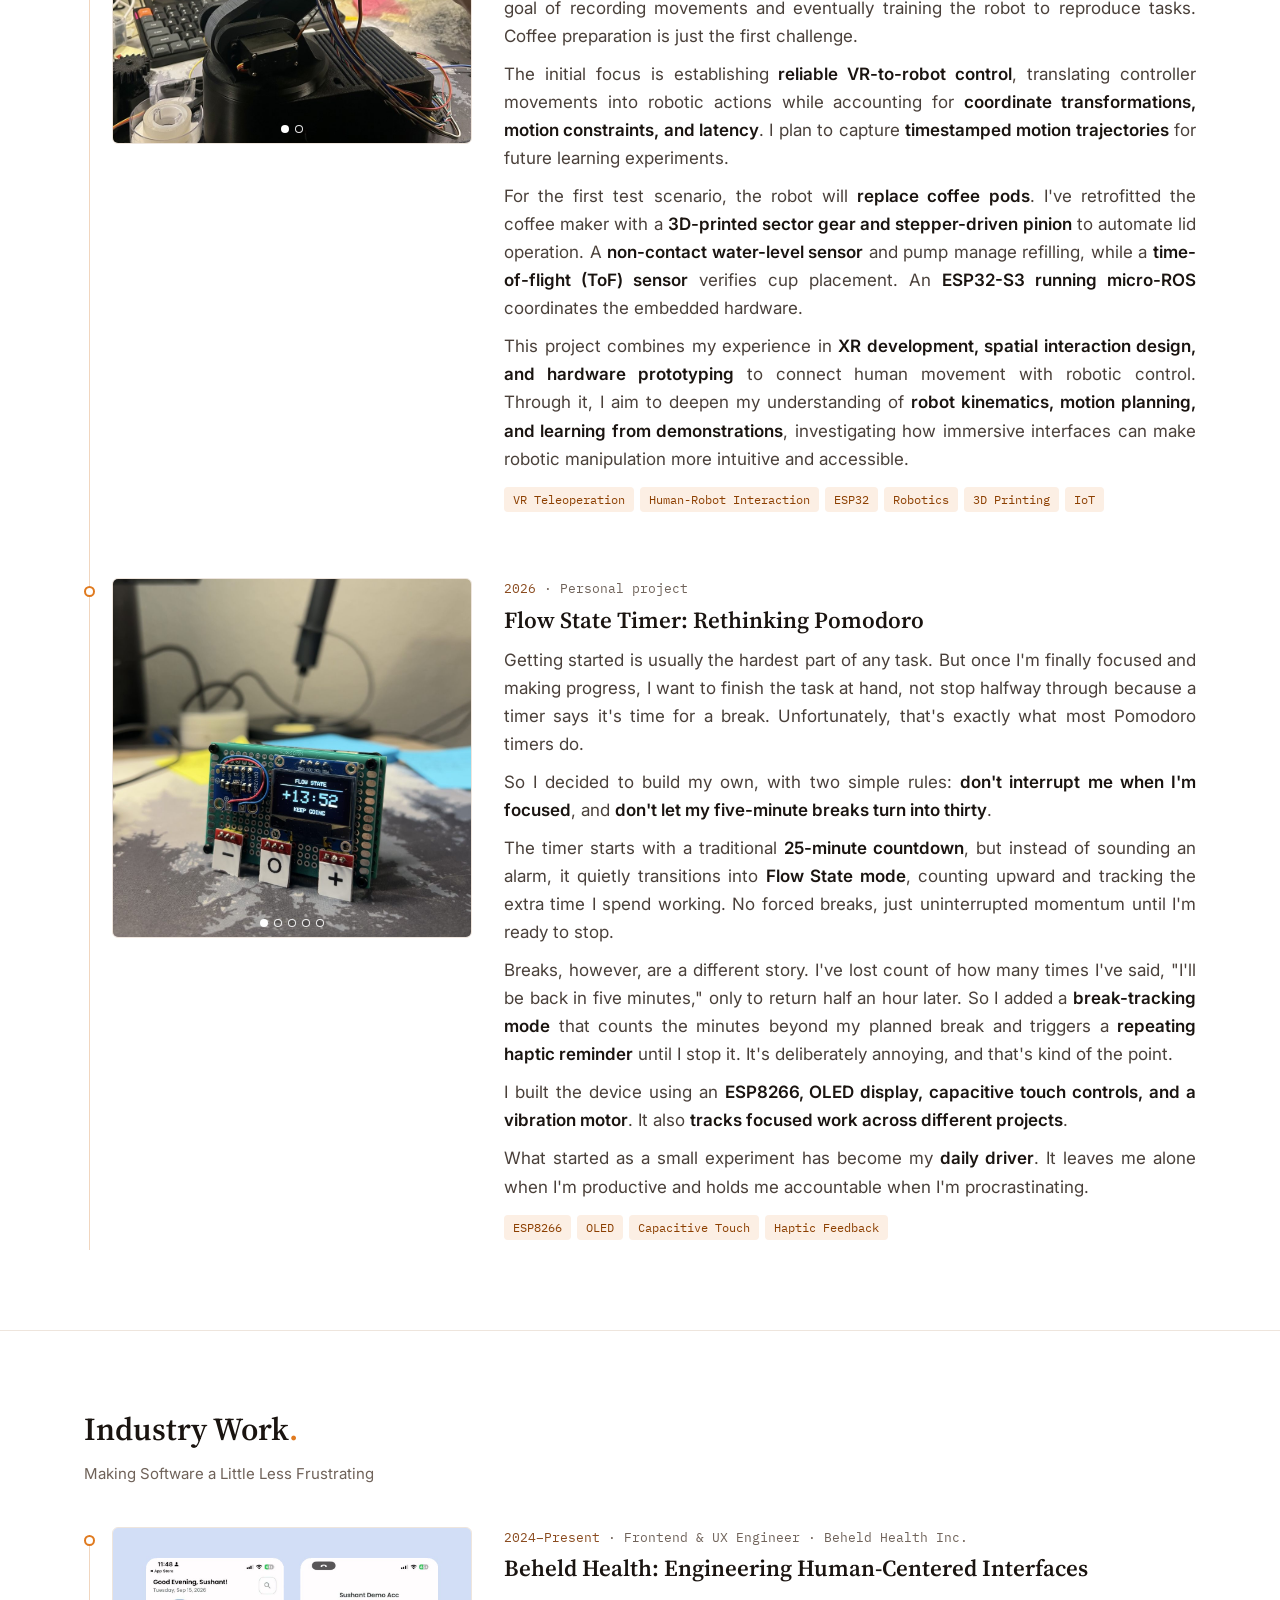
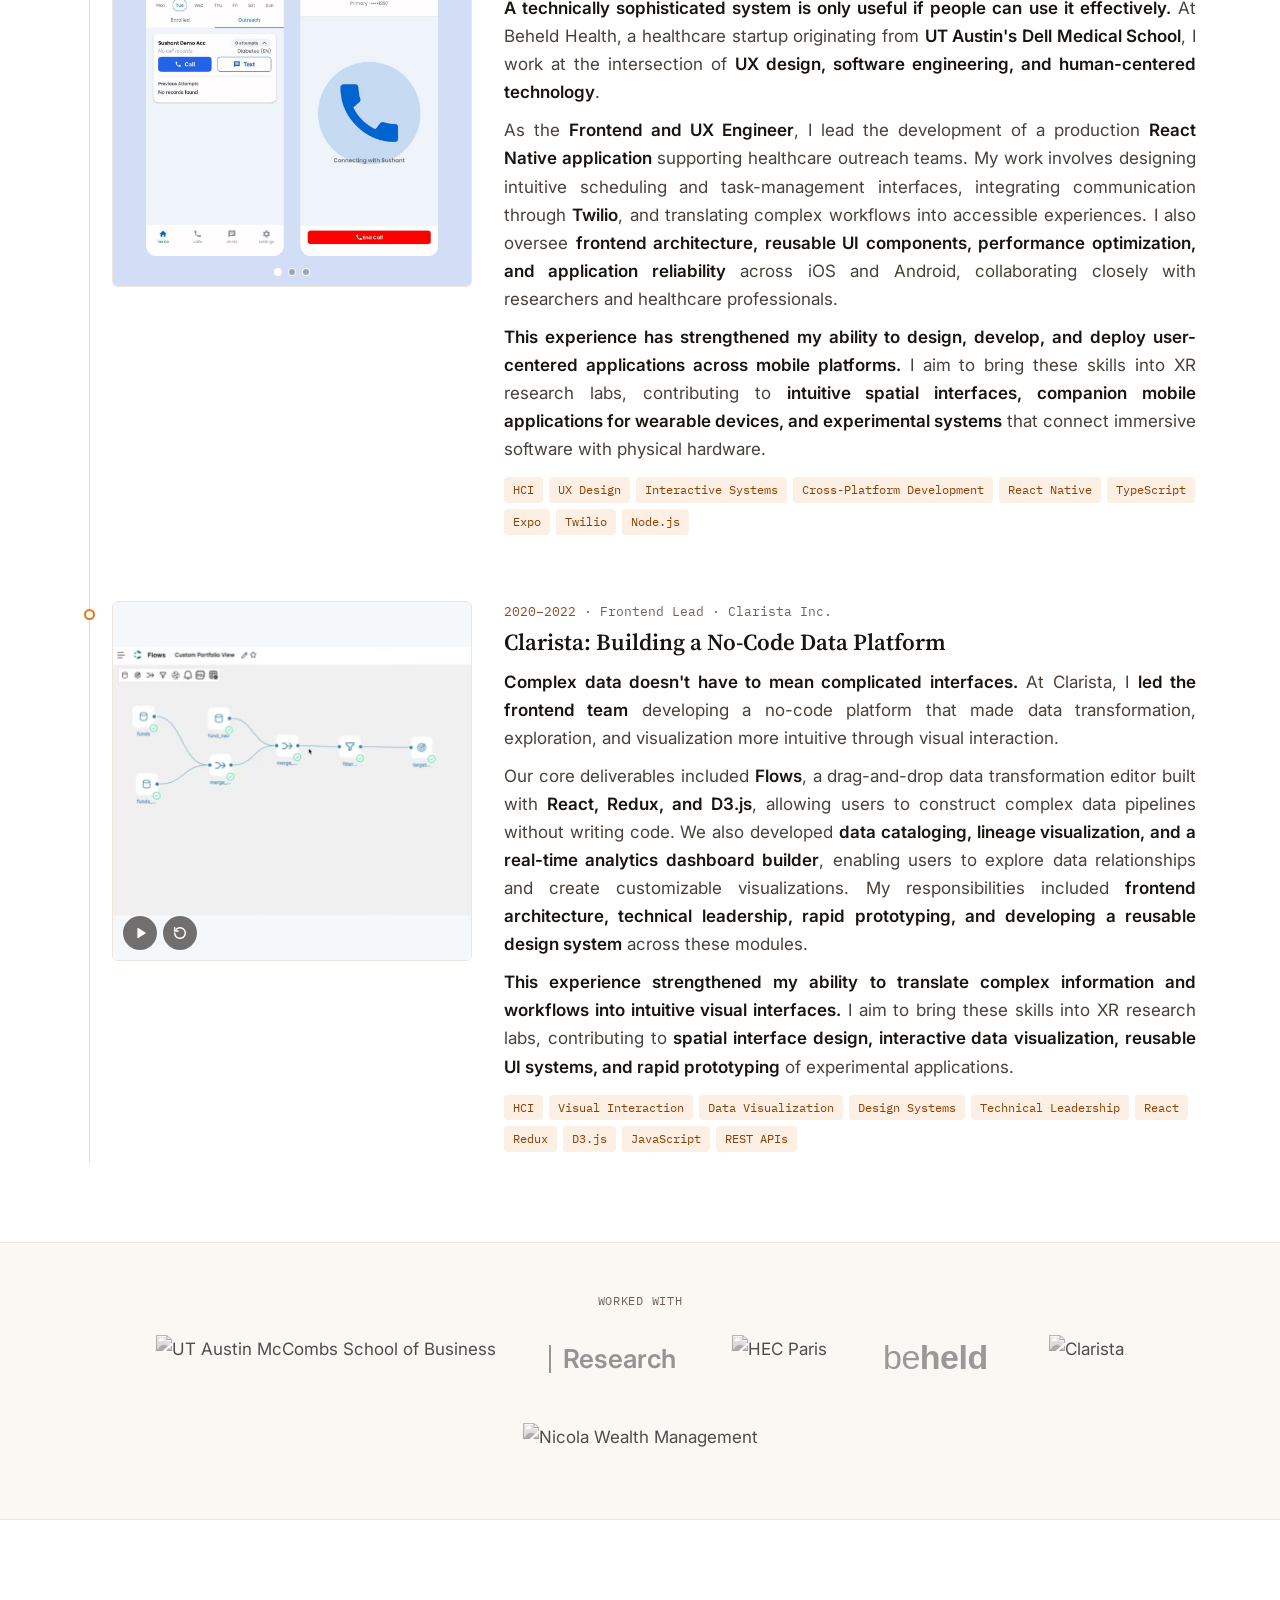
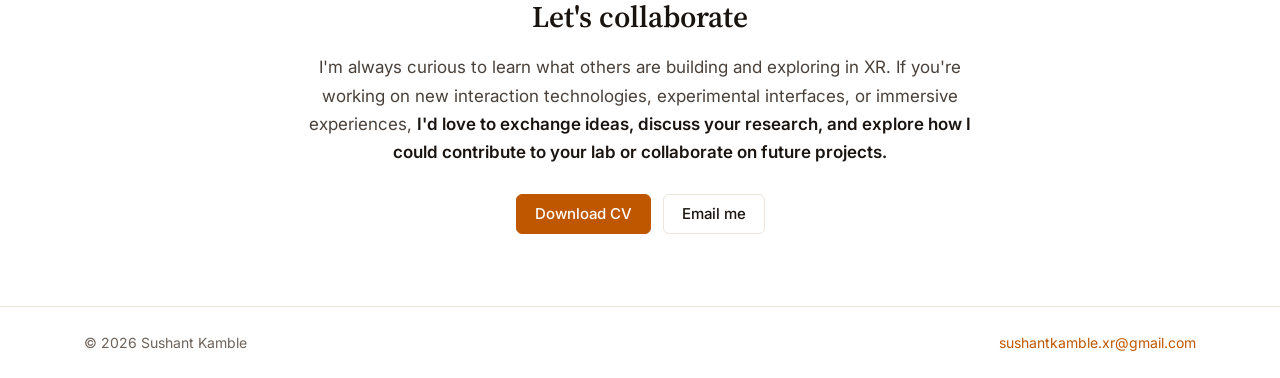
==== commit ddd1d12f: "Rewrite collaboration section text Co-Authored-By: Claude Opus 5.5 <noreply@anthropic.com>" ====
--- a/index.html
+++ b/index.html
@@ -213,18 +213,11 @@
         <div class="container">
           <h2>Let's collaborate</h2>
           <p>
-            I'm an aspiring XR researcher preparing for <strong>Fall 2027 PhD
-            applications</strong>, with a growing interest in developing
-            <strong>next-generation interfaces for immersive computing</strong>. My work
-            brings together <strong>human-computer interaction, wearable haptics,
-            embodied interaction, and physical computing</strong> to explore new ways
-            of connecting people with virtual environments.
-          </p>
-          <p>
-            I'm always interested in exchanging ideas, learning about ongoing research,
-            and collaborating with researchers and developers working on novel XR
-            technologies. <strong>If you're exploring new ways for humans to interact
-            with virtual worlds, I'd love to connect!</strong>
+            I'm always curious to learn what others are building and exploring in XR.
+            If you're working on new interaction technologies, experimental interfaces,
+            or immersive experiences, <strong>I'd love to exchange ideas, discuss your
+            research, and explore how I could contribute to your lab or collaborate on
+            future projects.</strong>
           </p>
           <div class="hero-links">
             <a class="btn btn-primary" href="/resume/Sushant_Kamble_CV.pdf" target="_blank" rel="noopener" download>Download CV</a>
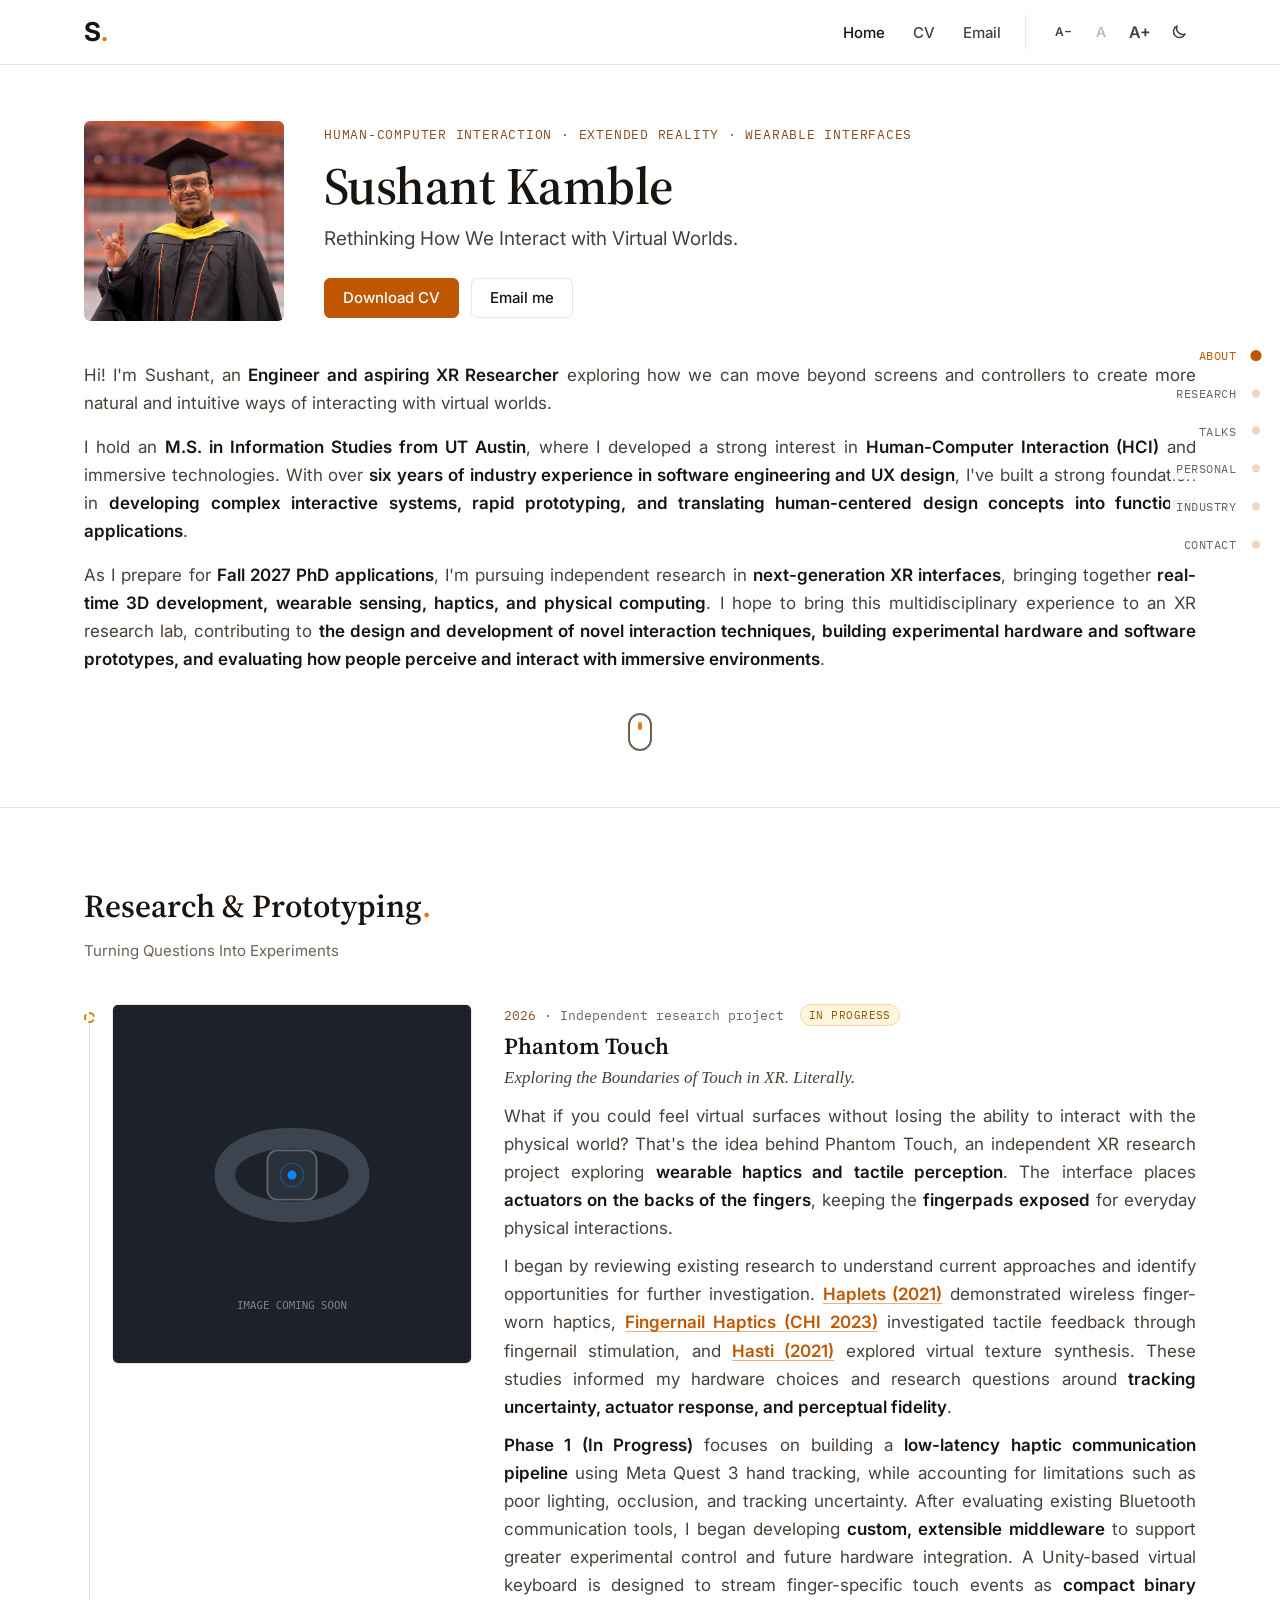
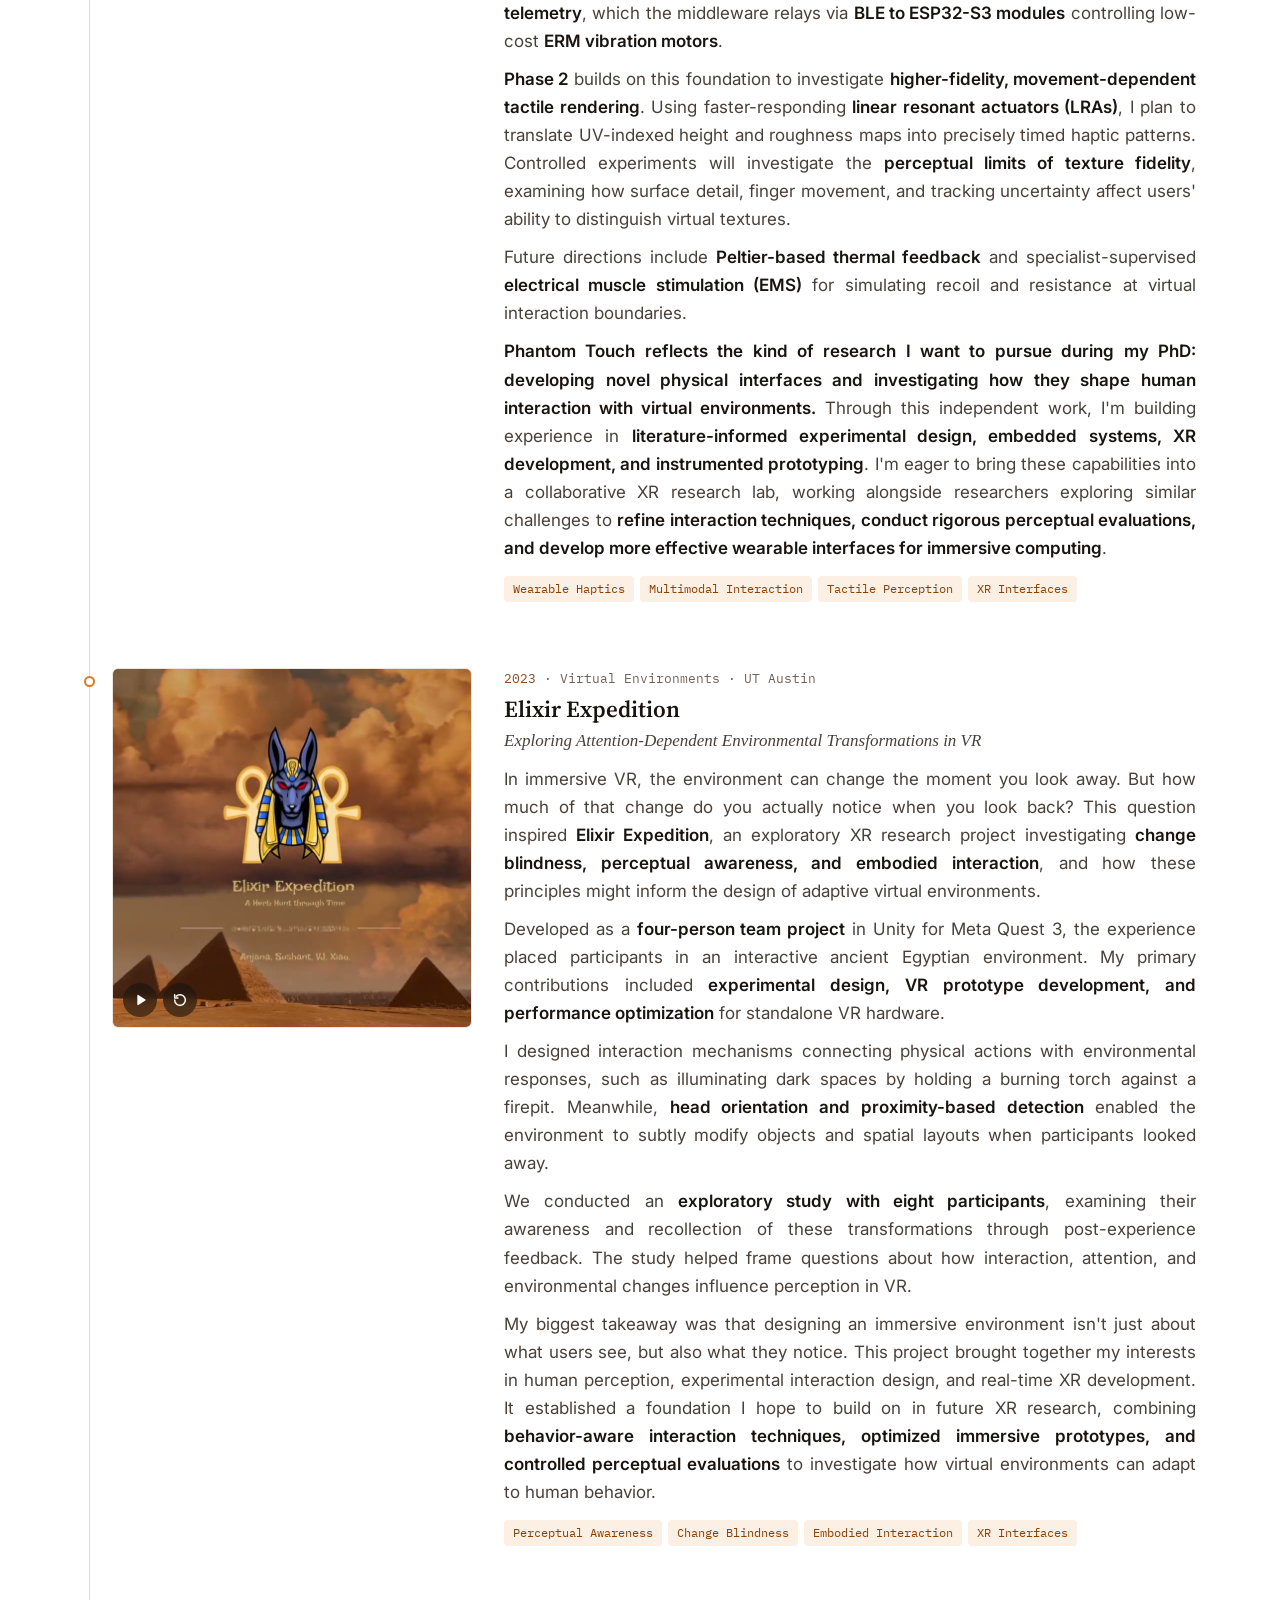
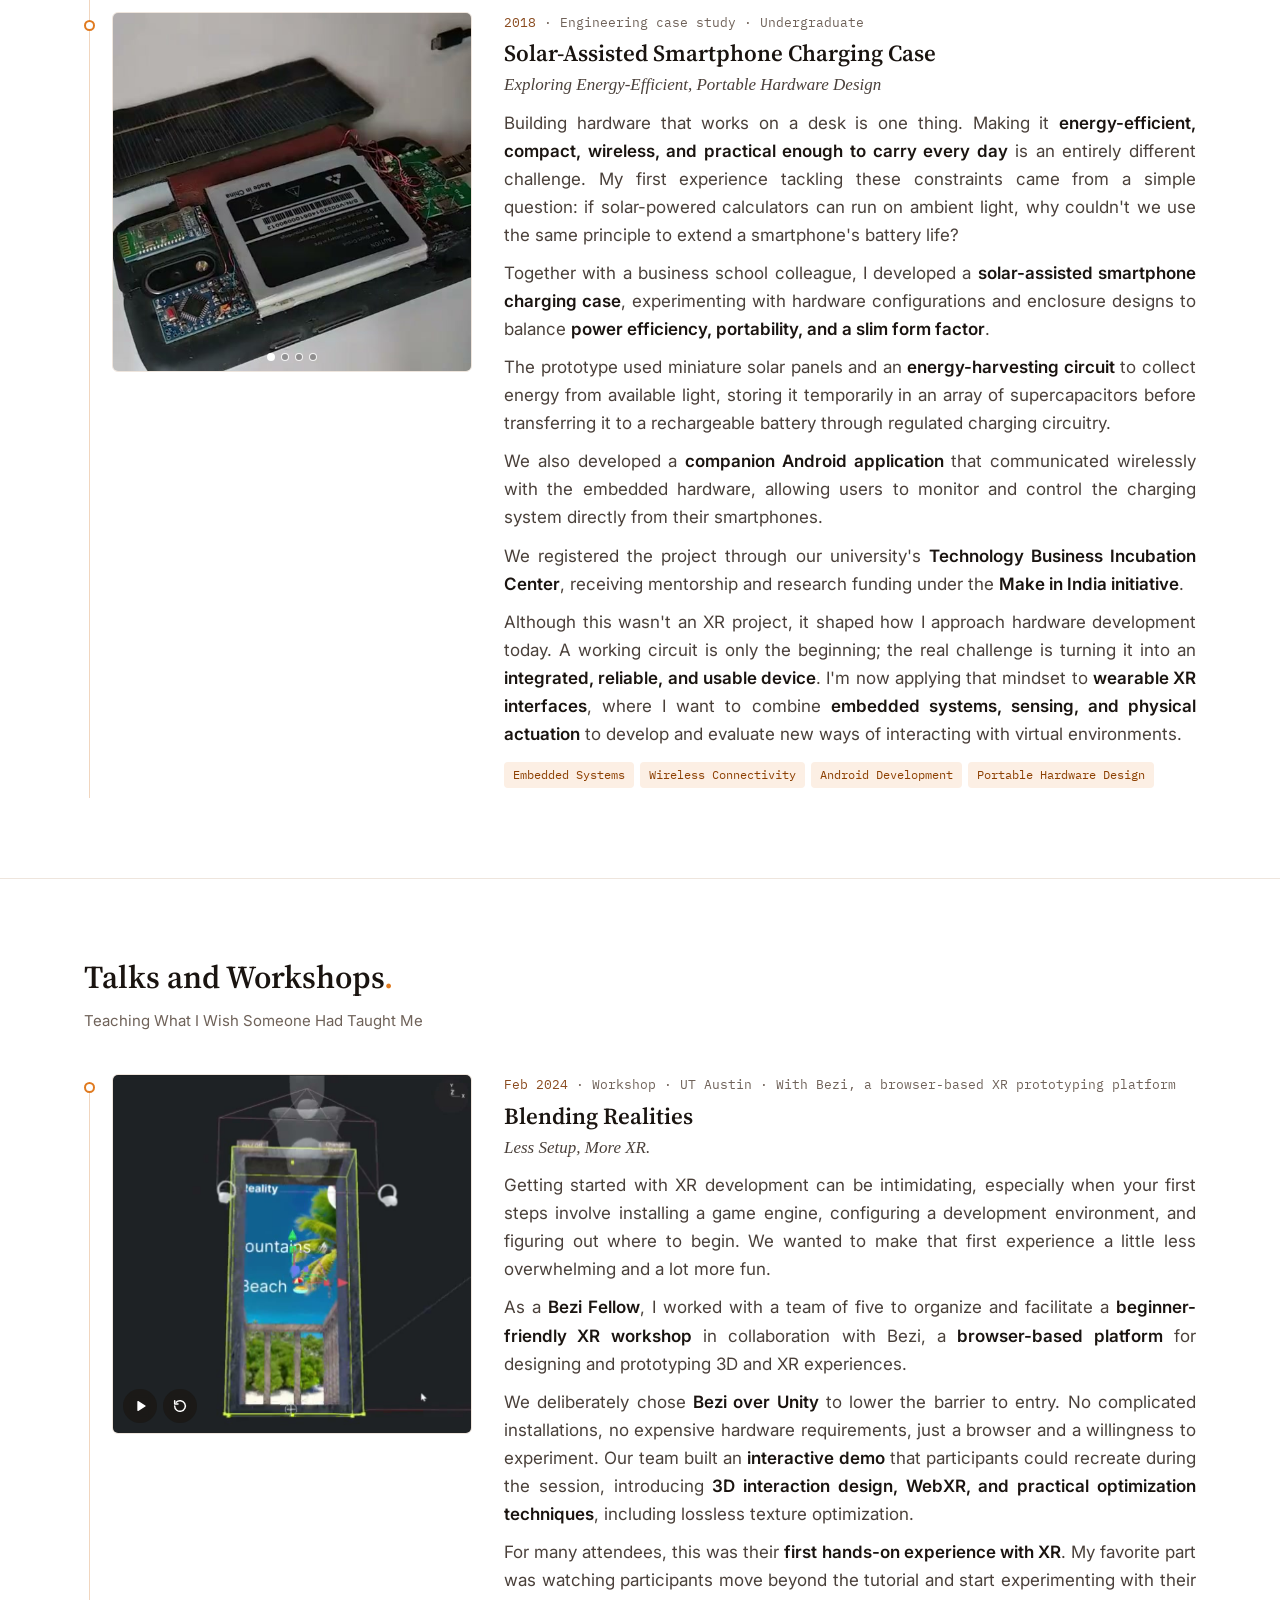
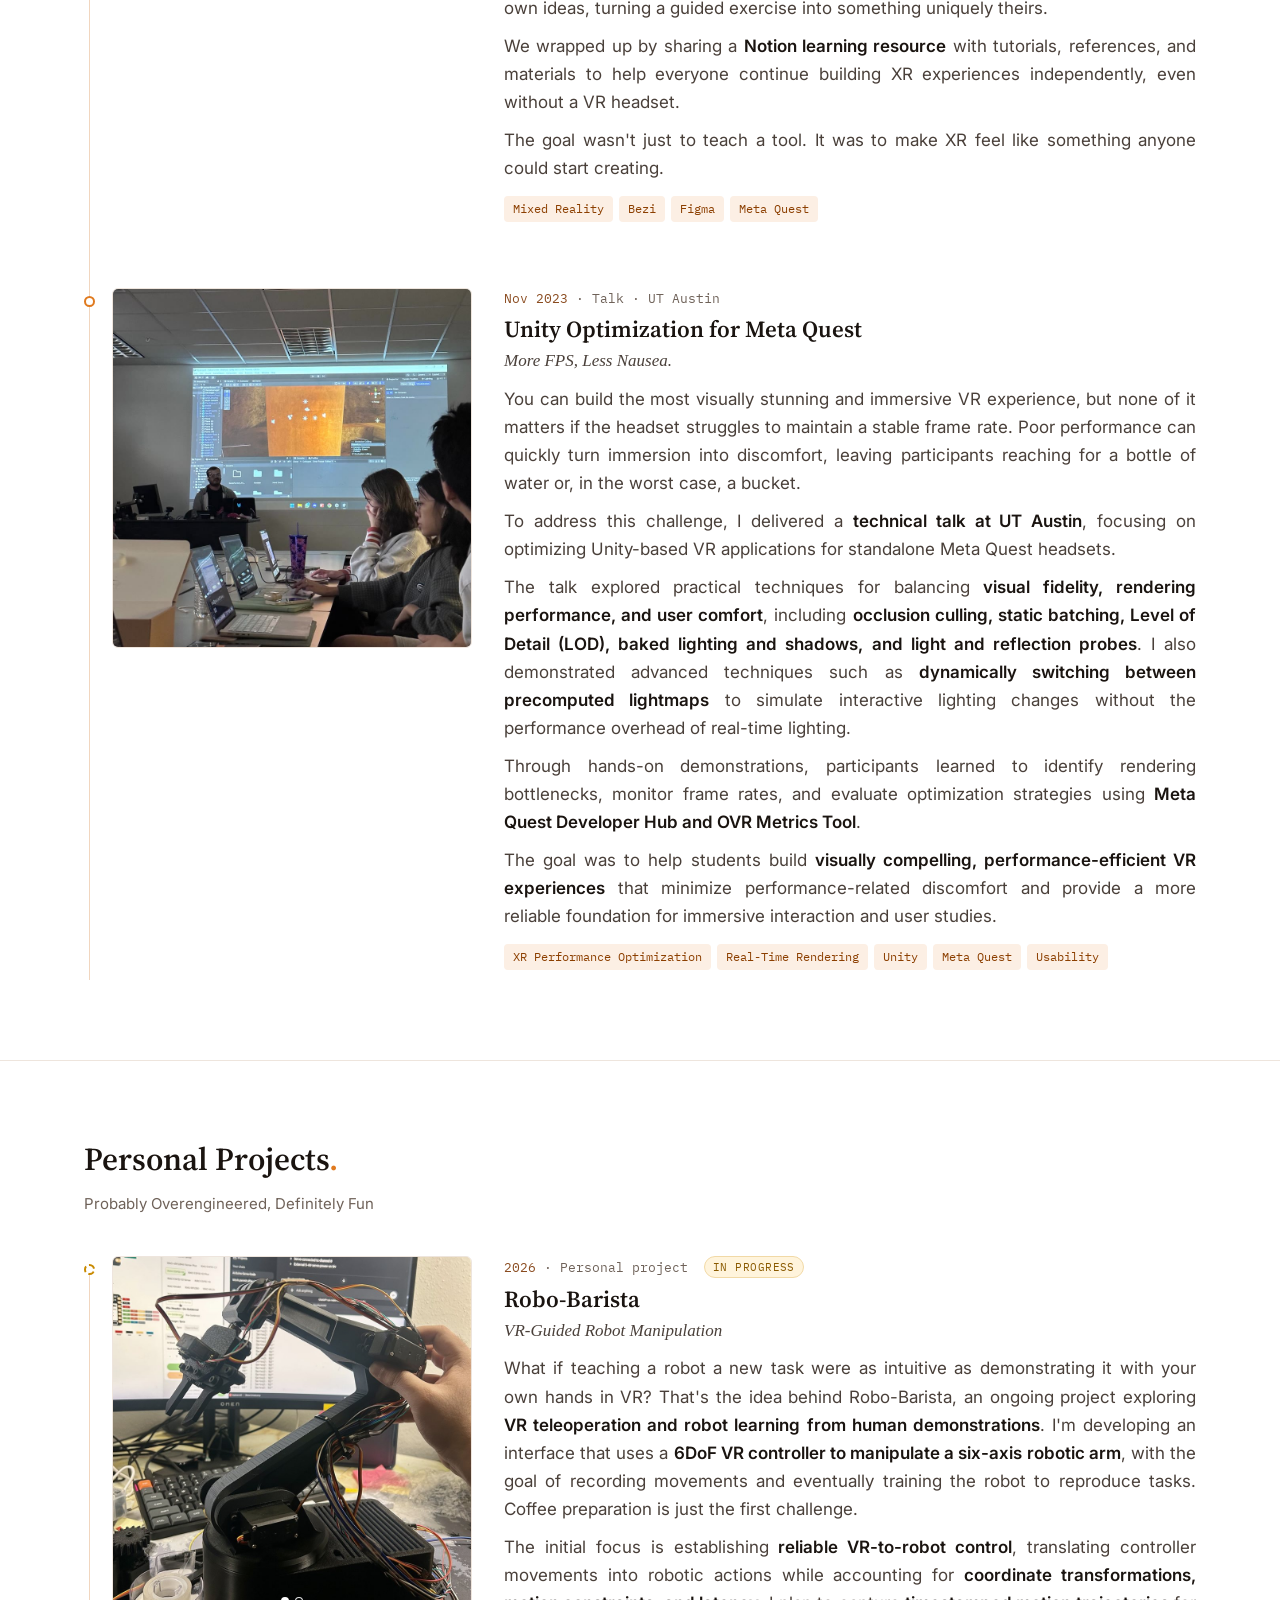
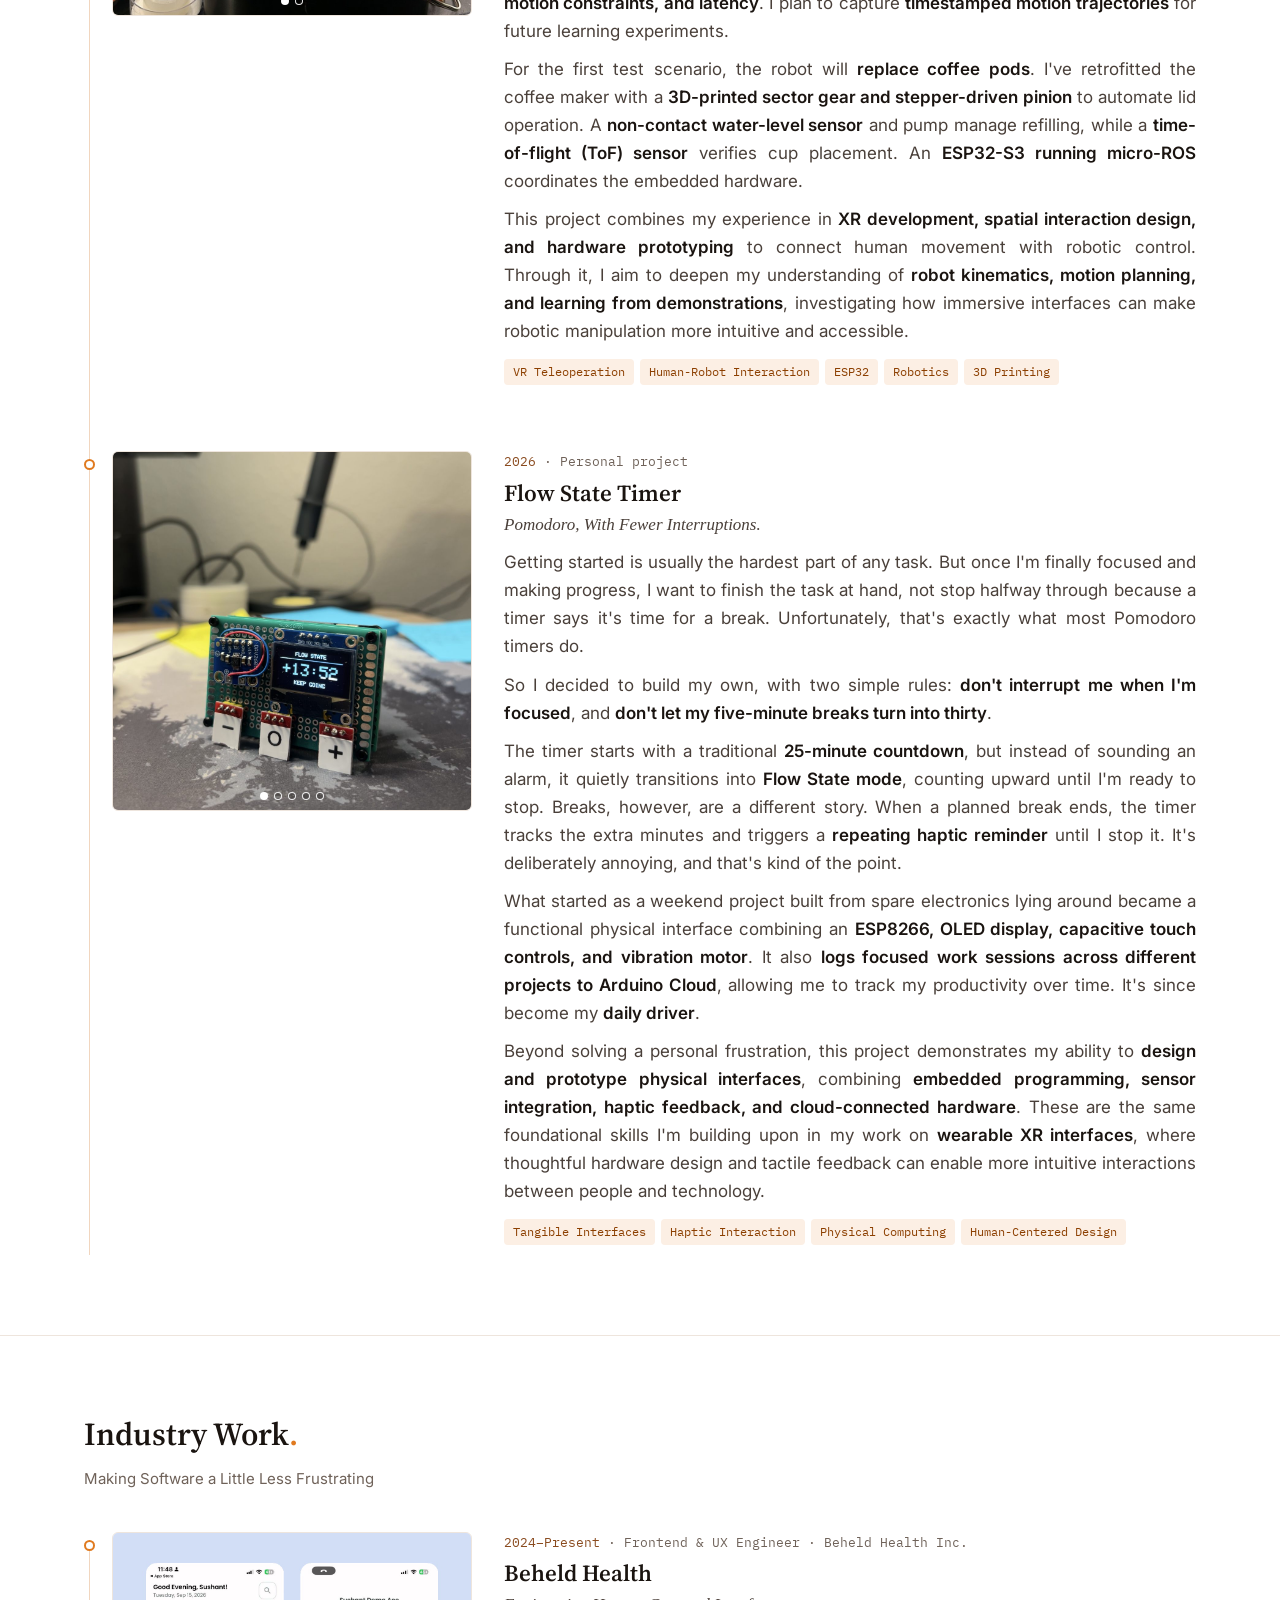
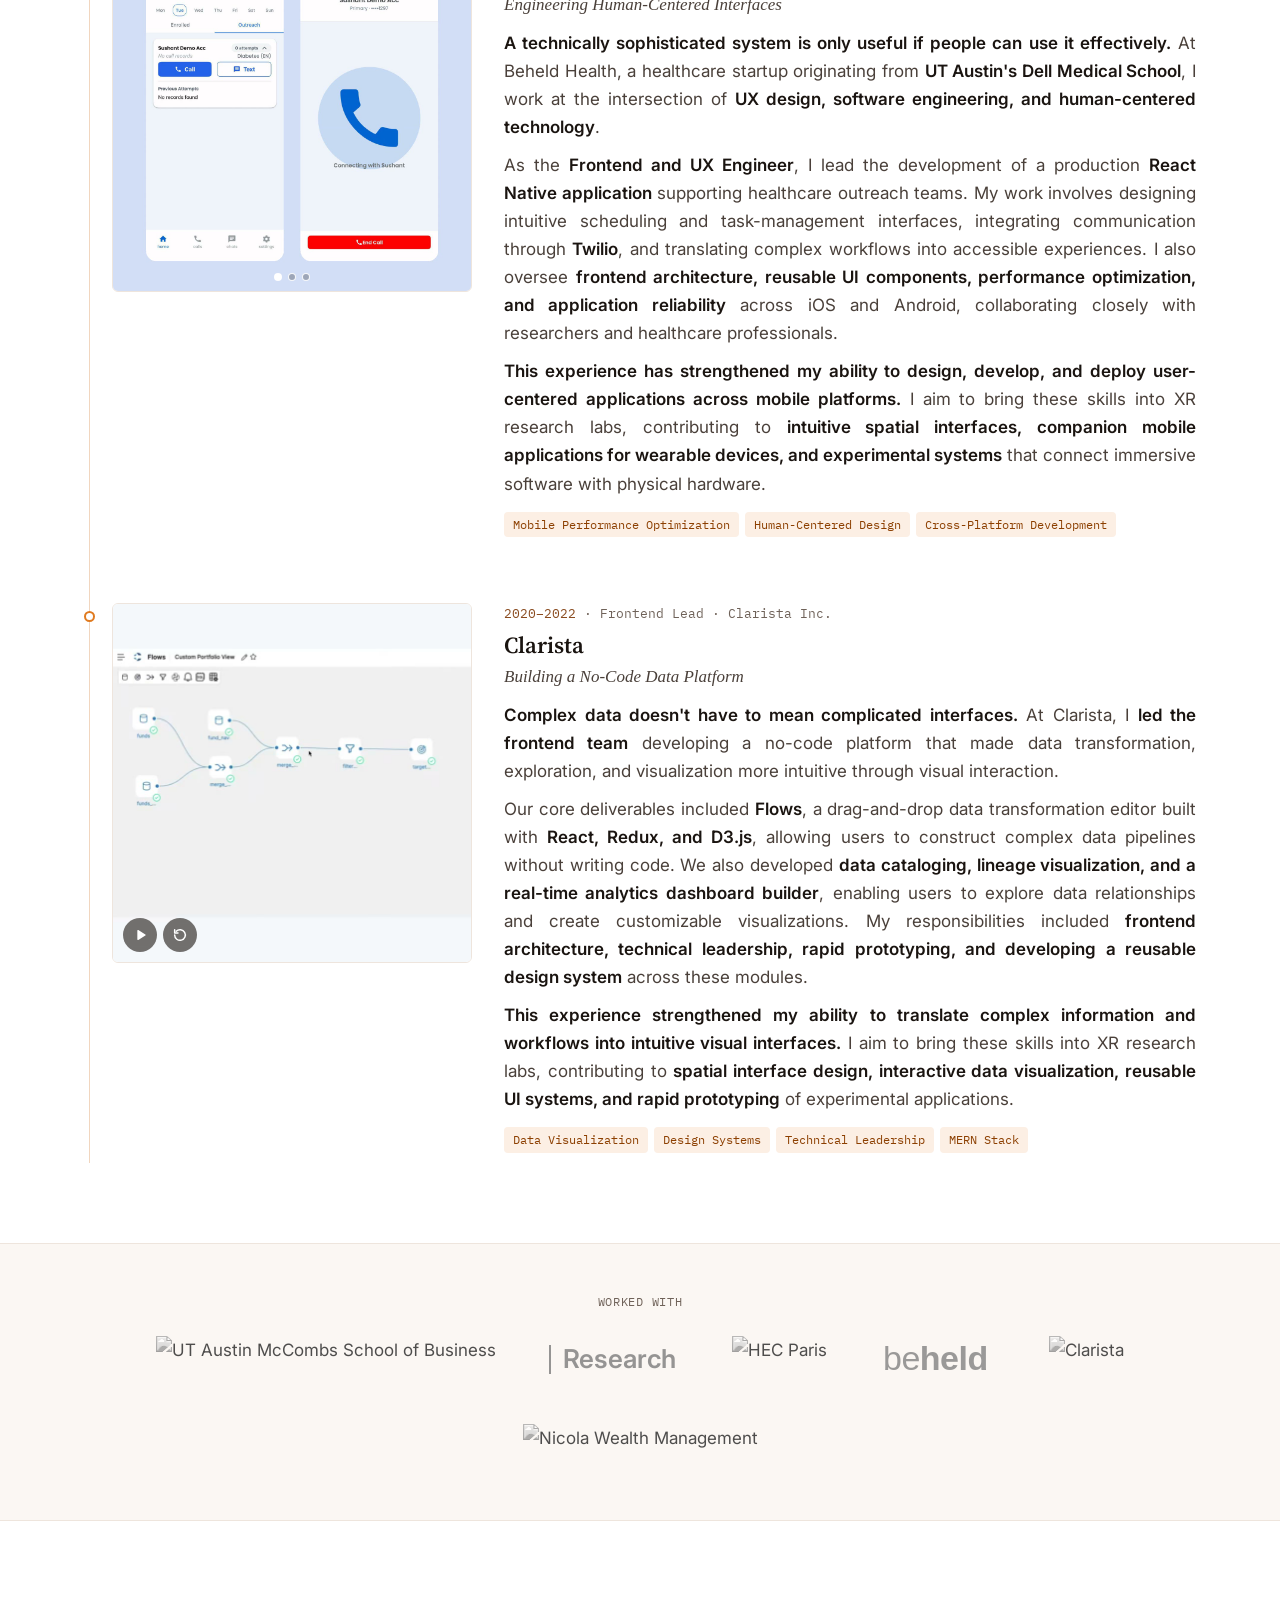
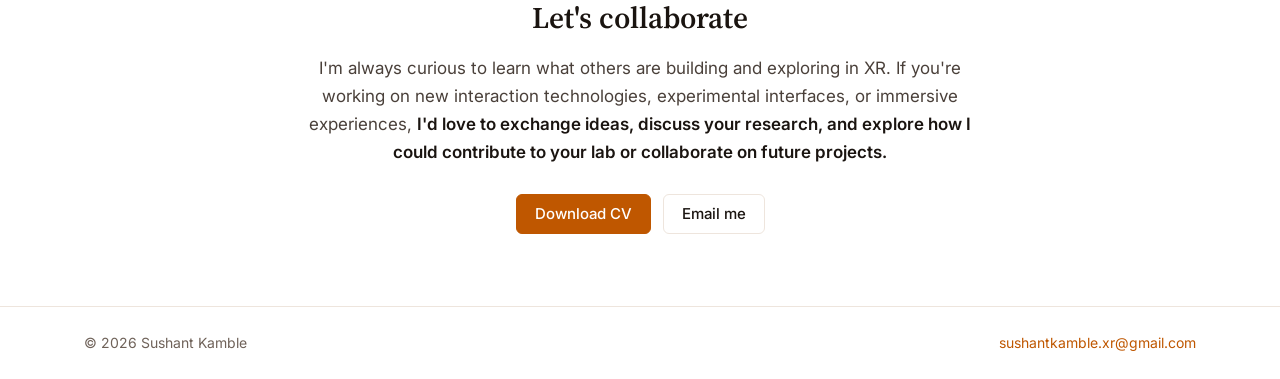
==== commit 573d7797: "Say industry experience in home page intro Co-Authored-By: Claude Opus 5.5 <noreply@anthropic.com>" ====
--- a/index.html
+++ b/index.html
@@ -117,7 +117,7 @@
               I hold an <strong>M.S. in Information Studies from UT Austin</strong>,
               where I developed a strong interest in <strong>Human-Computer Interaction
               (HCI)</strong> and immersive technologies. With over <strong>six years of
-              experience in software engineering and UX design</strong>, I've built a
+              industry experience in software engineering and UX design</strong>, I've built a
               strong foundation in <strong>developing complex interactive systems, rapid
               prototyping, and translating human-centered design concepts into functional
               applications</strong>.
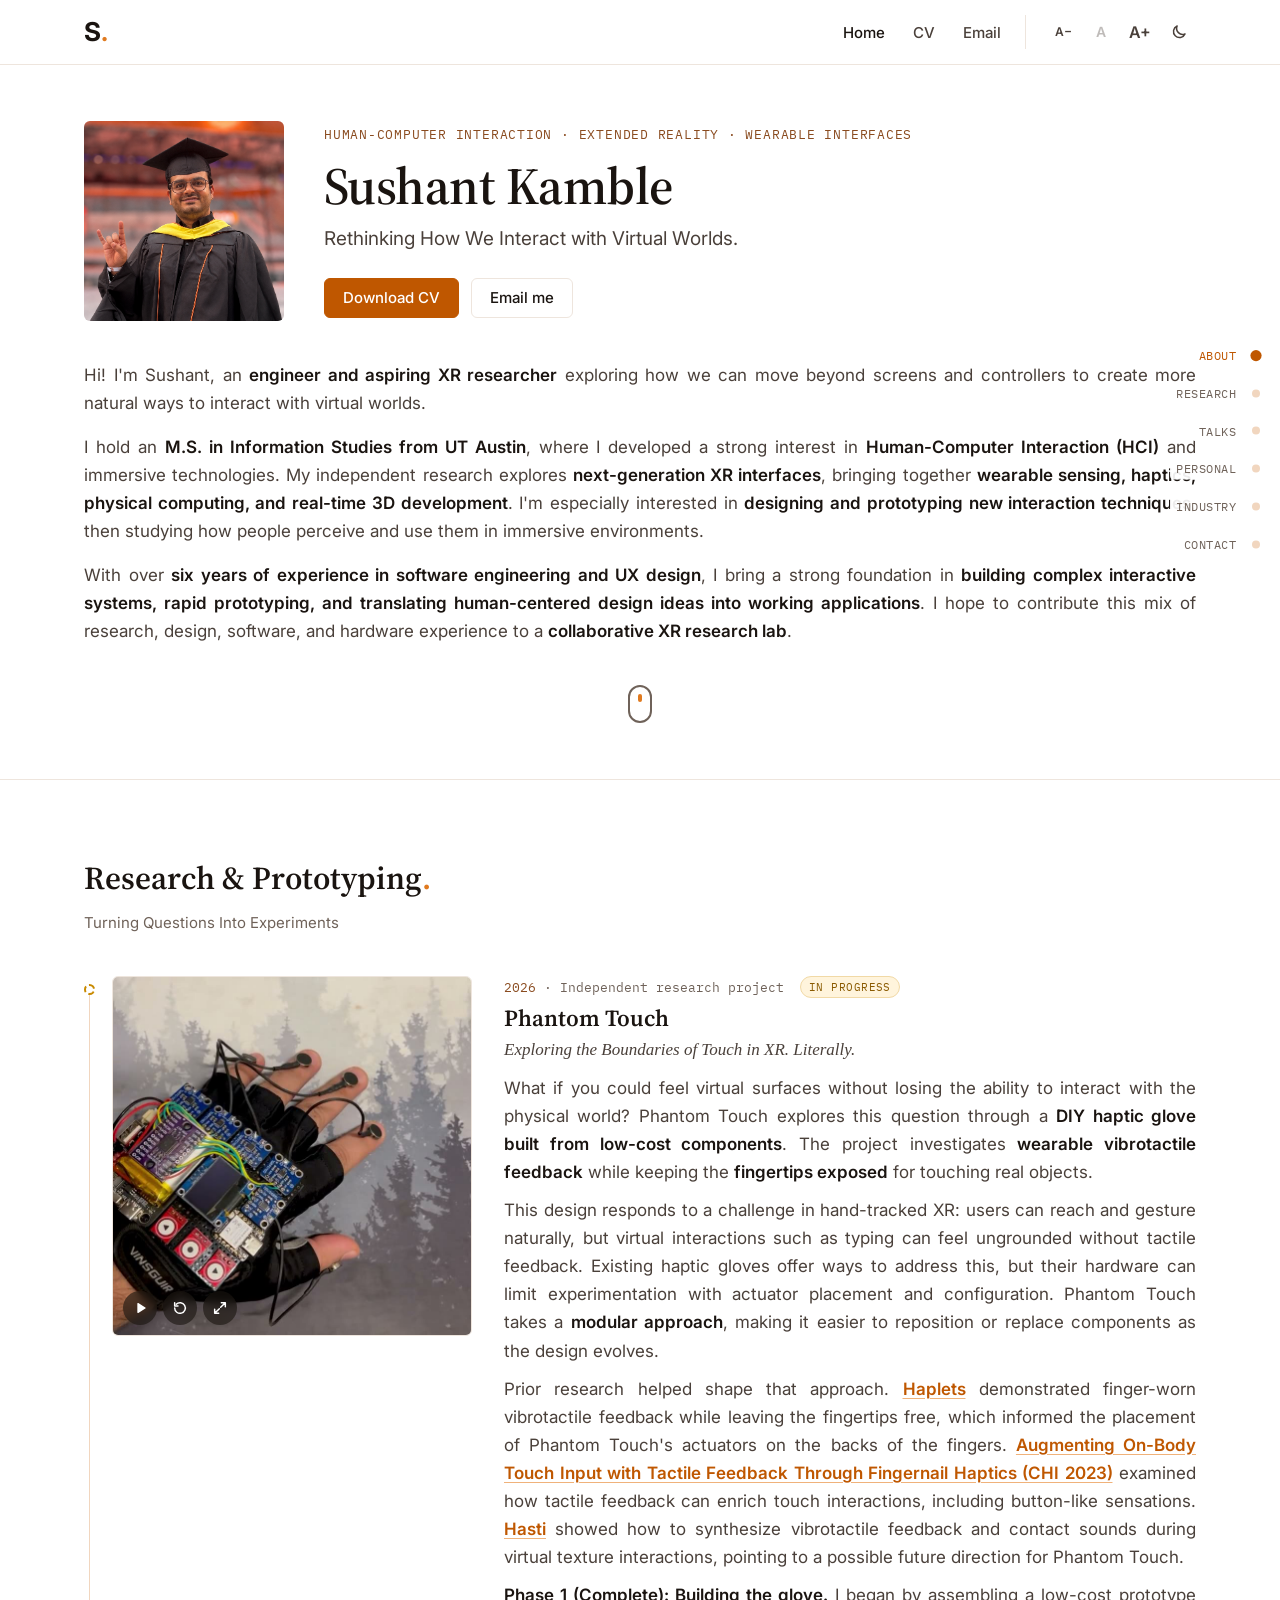
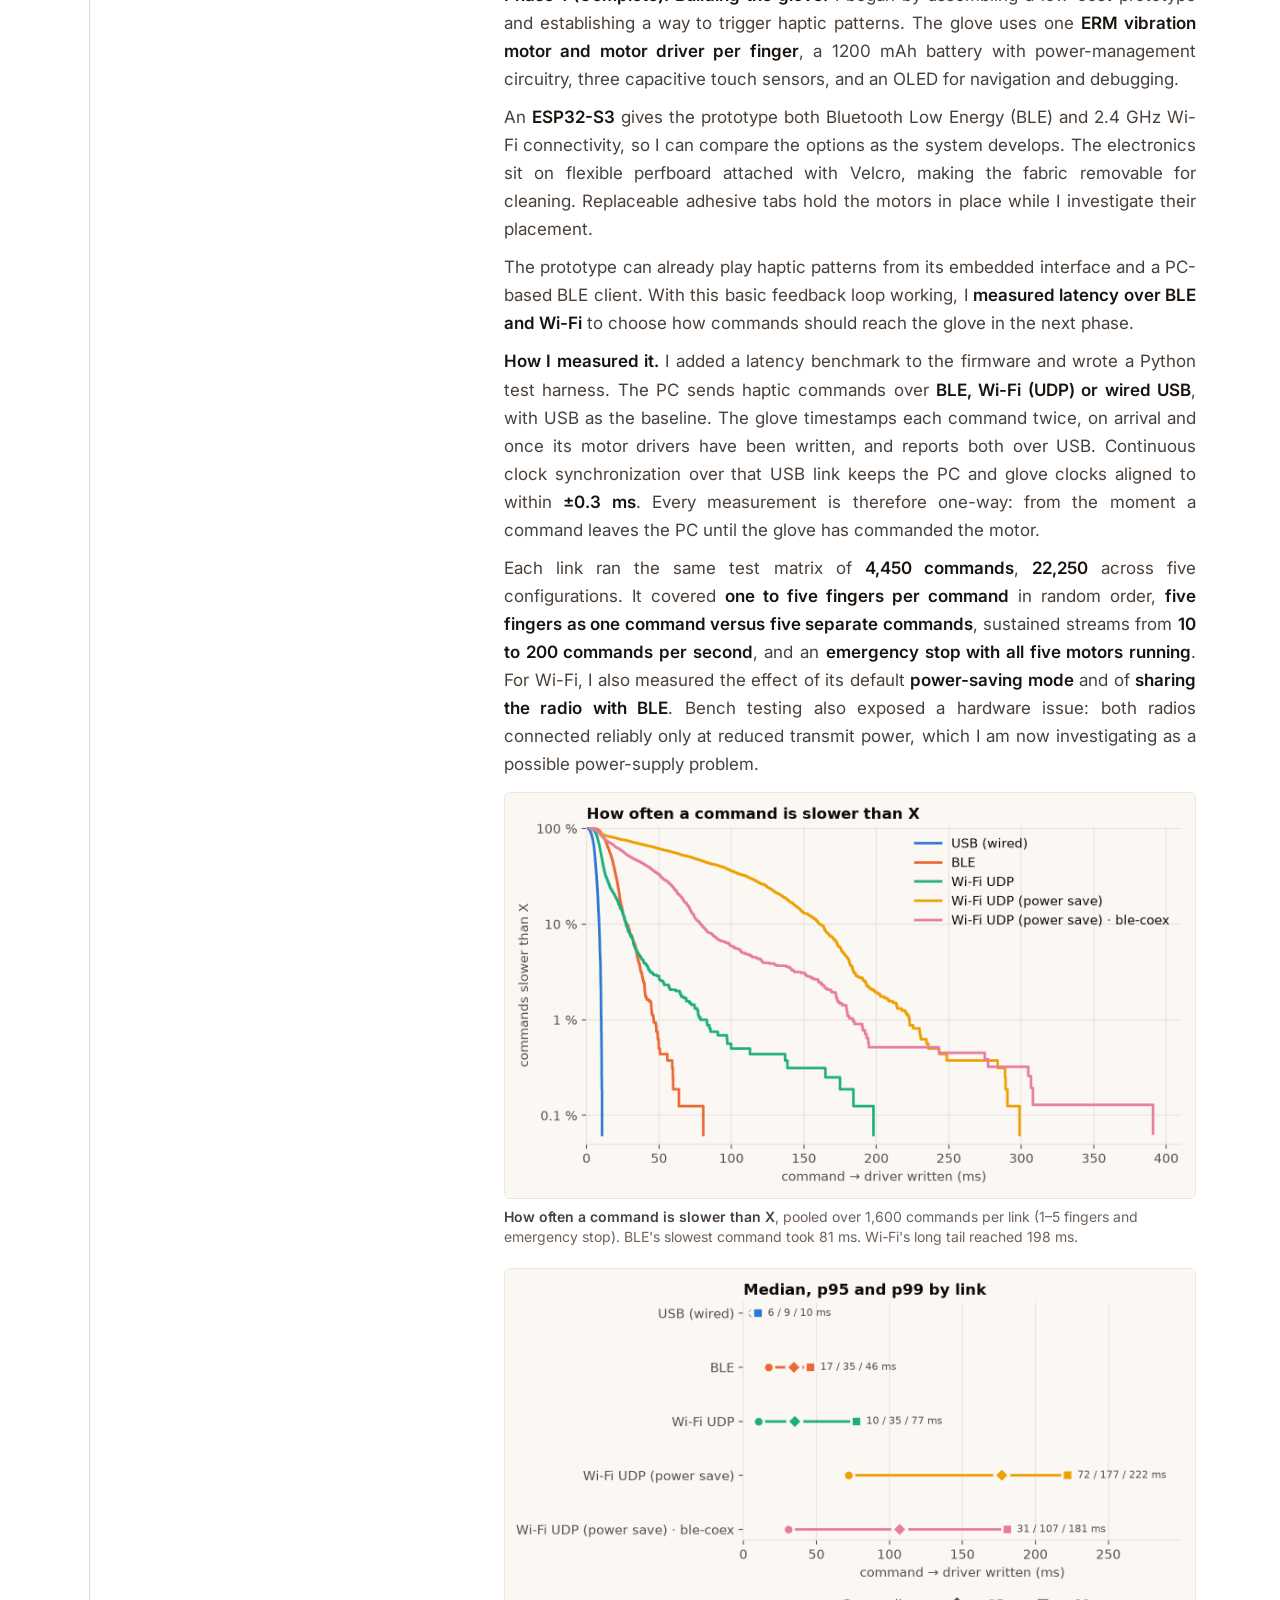
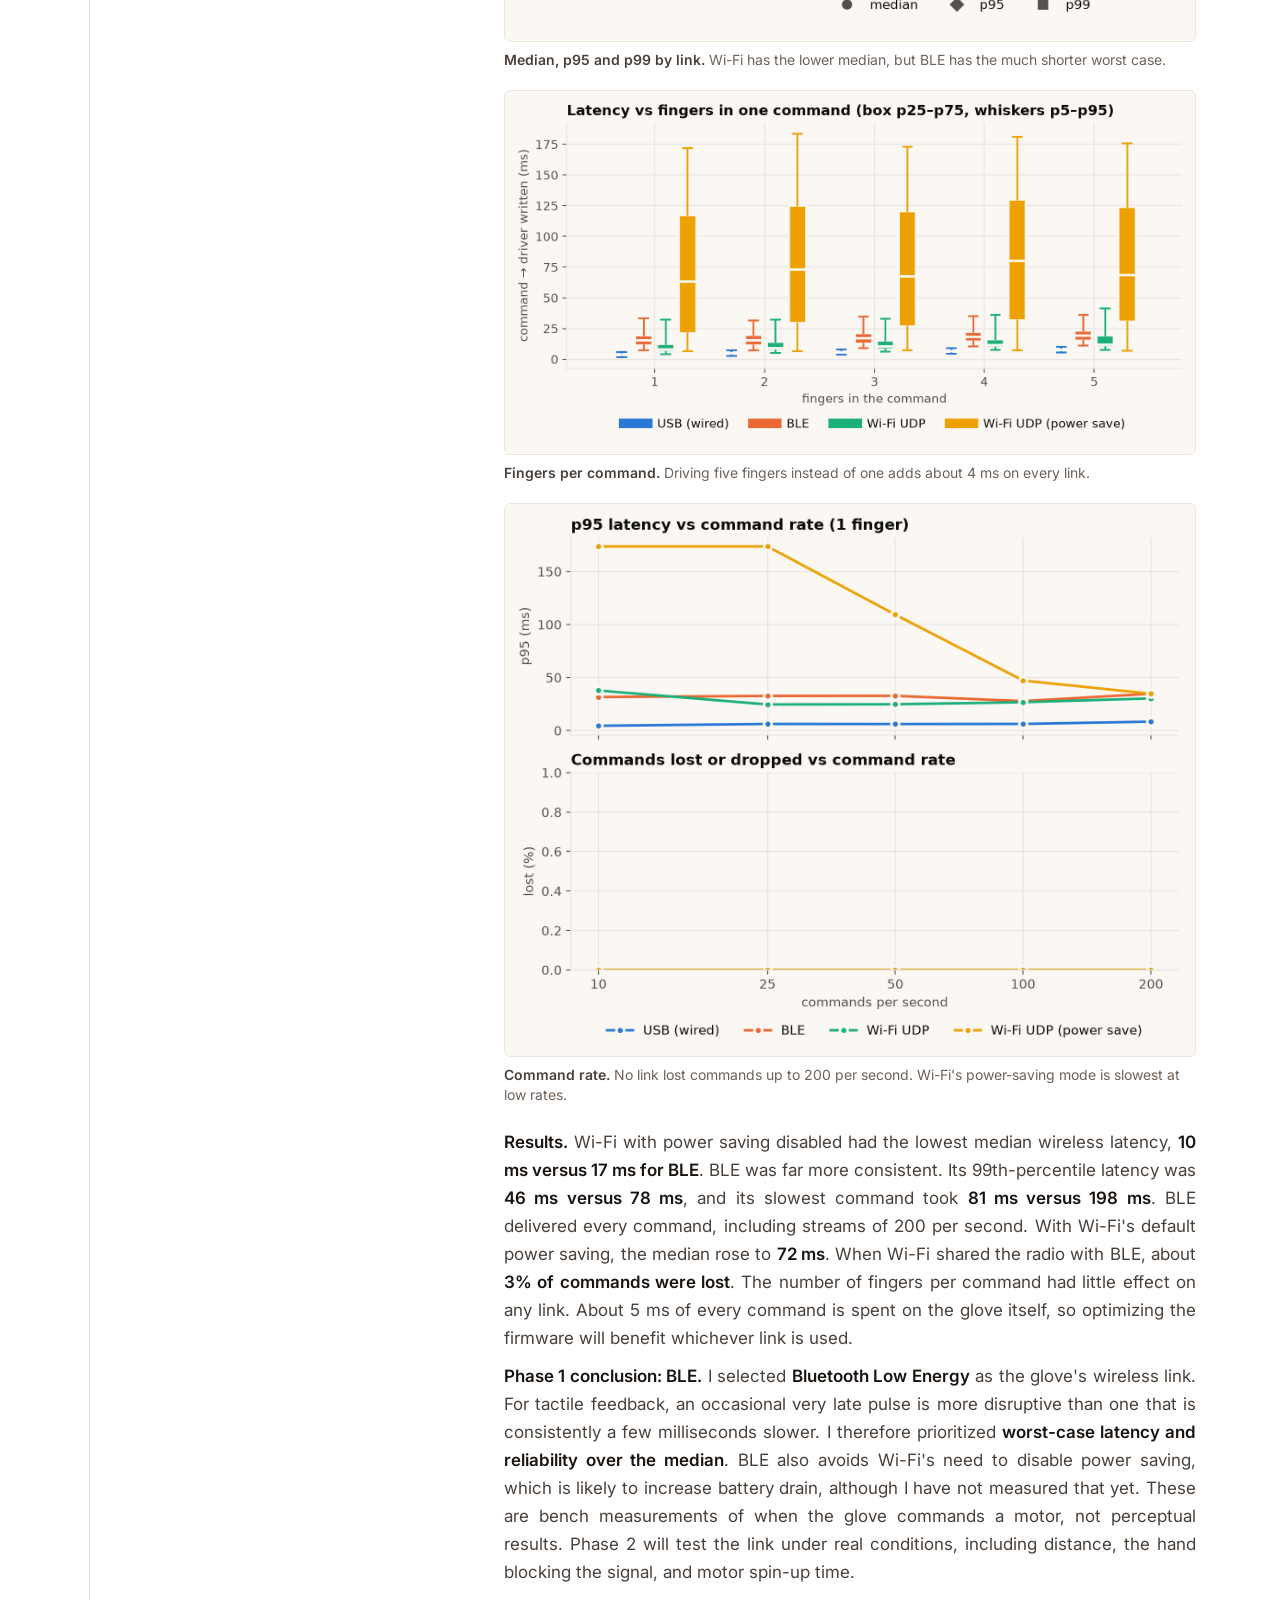
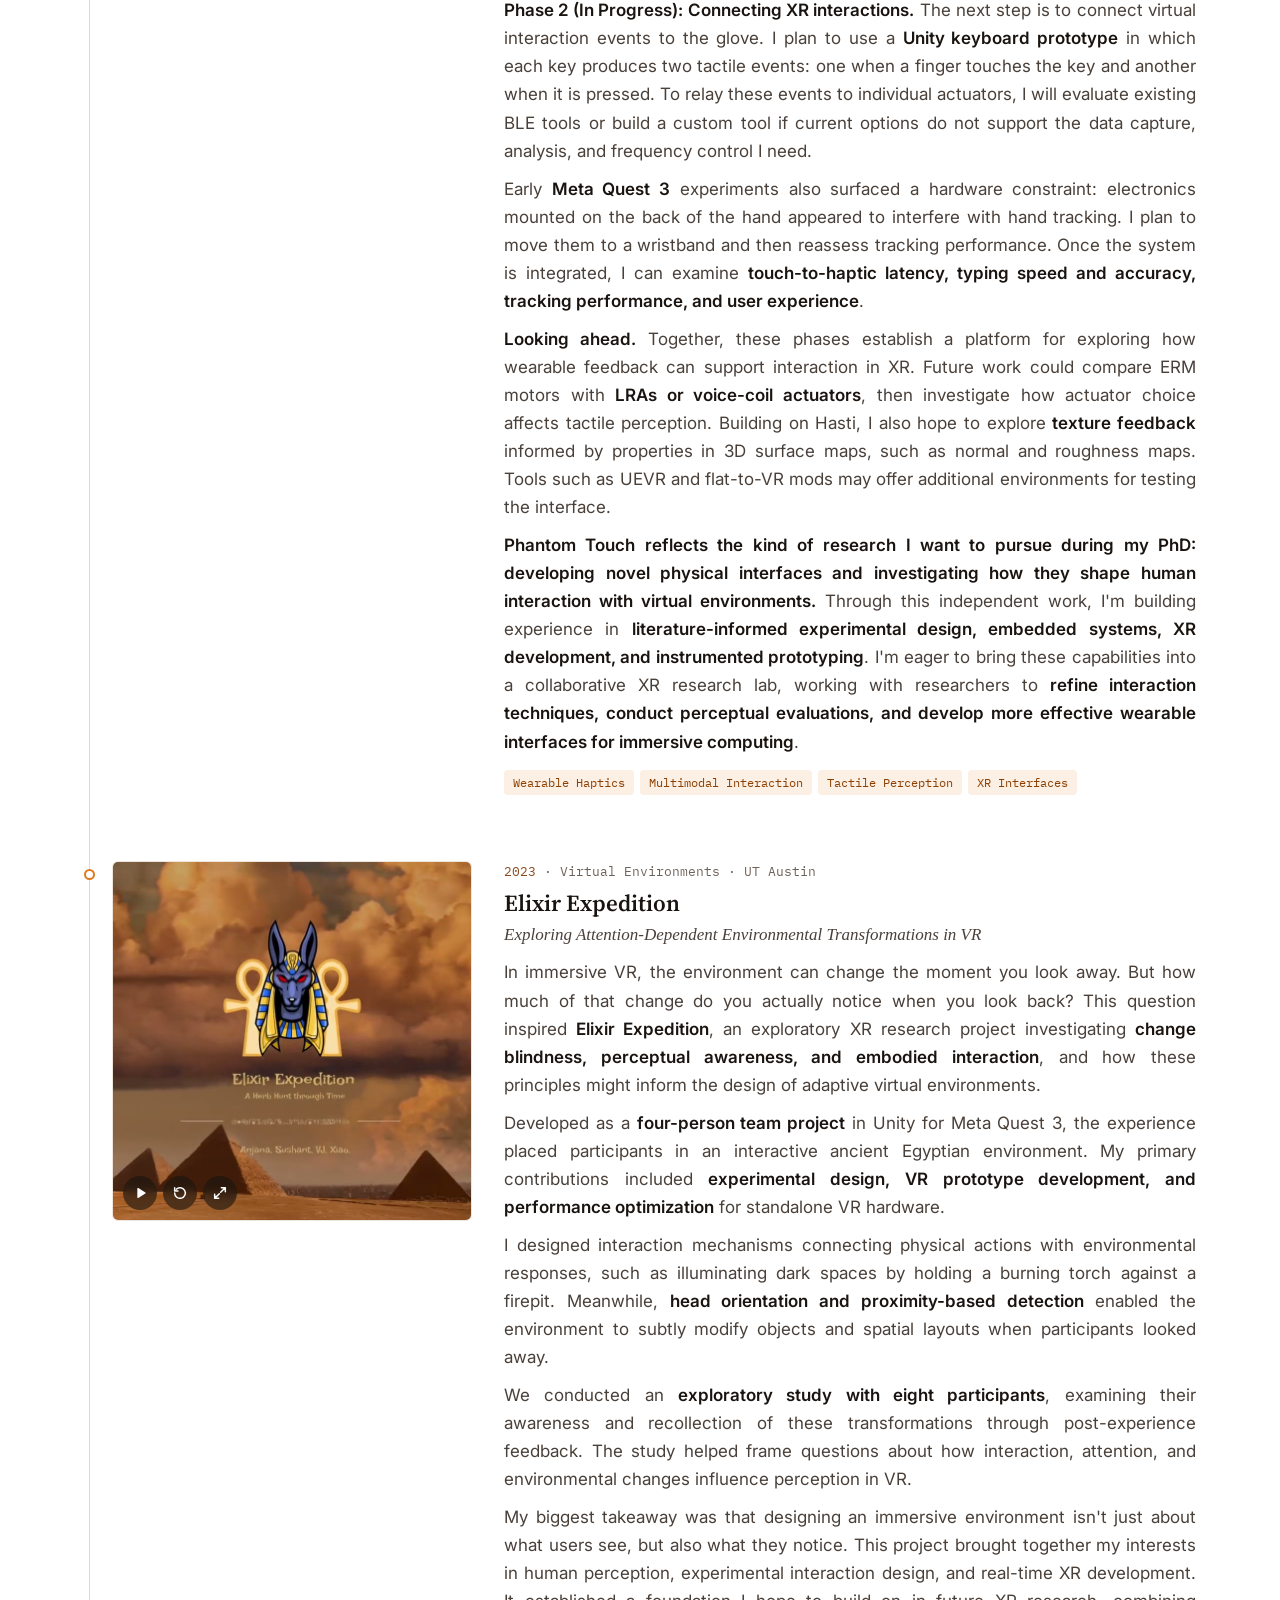
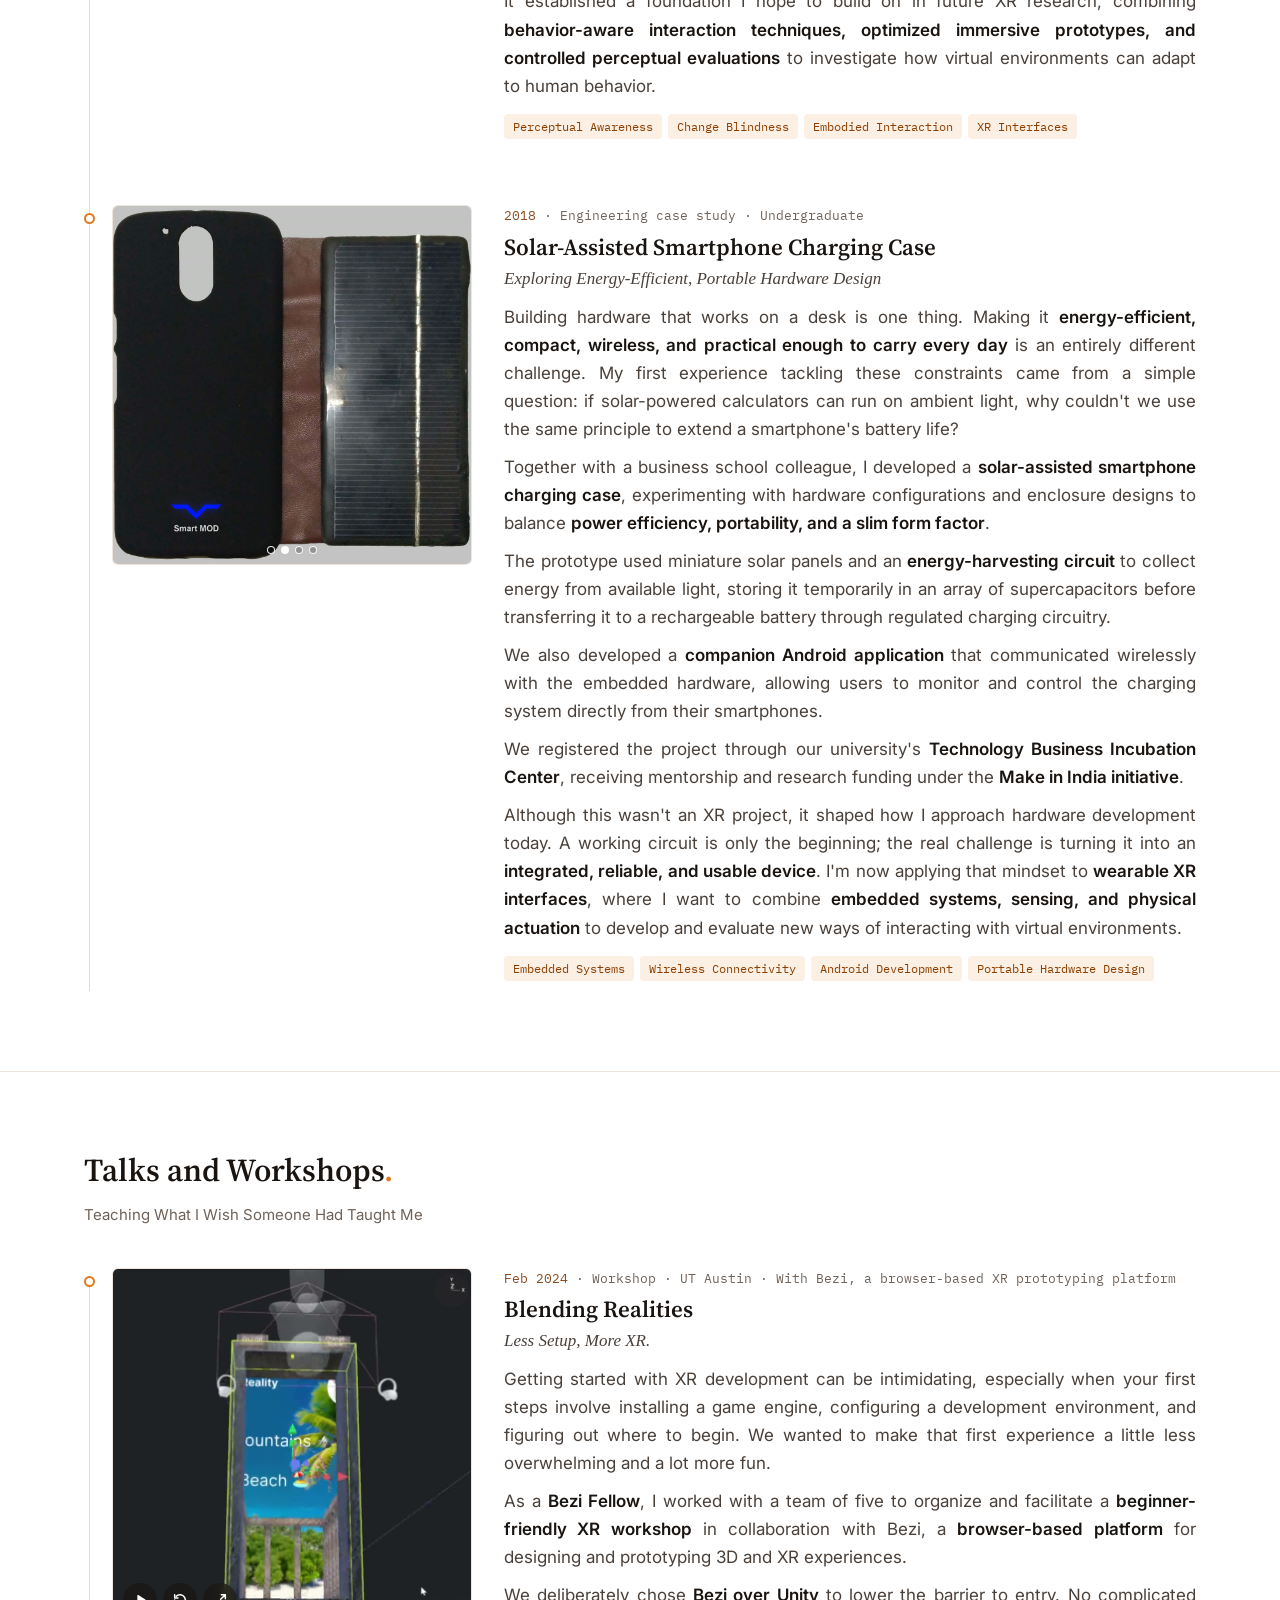
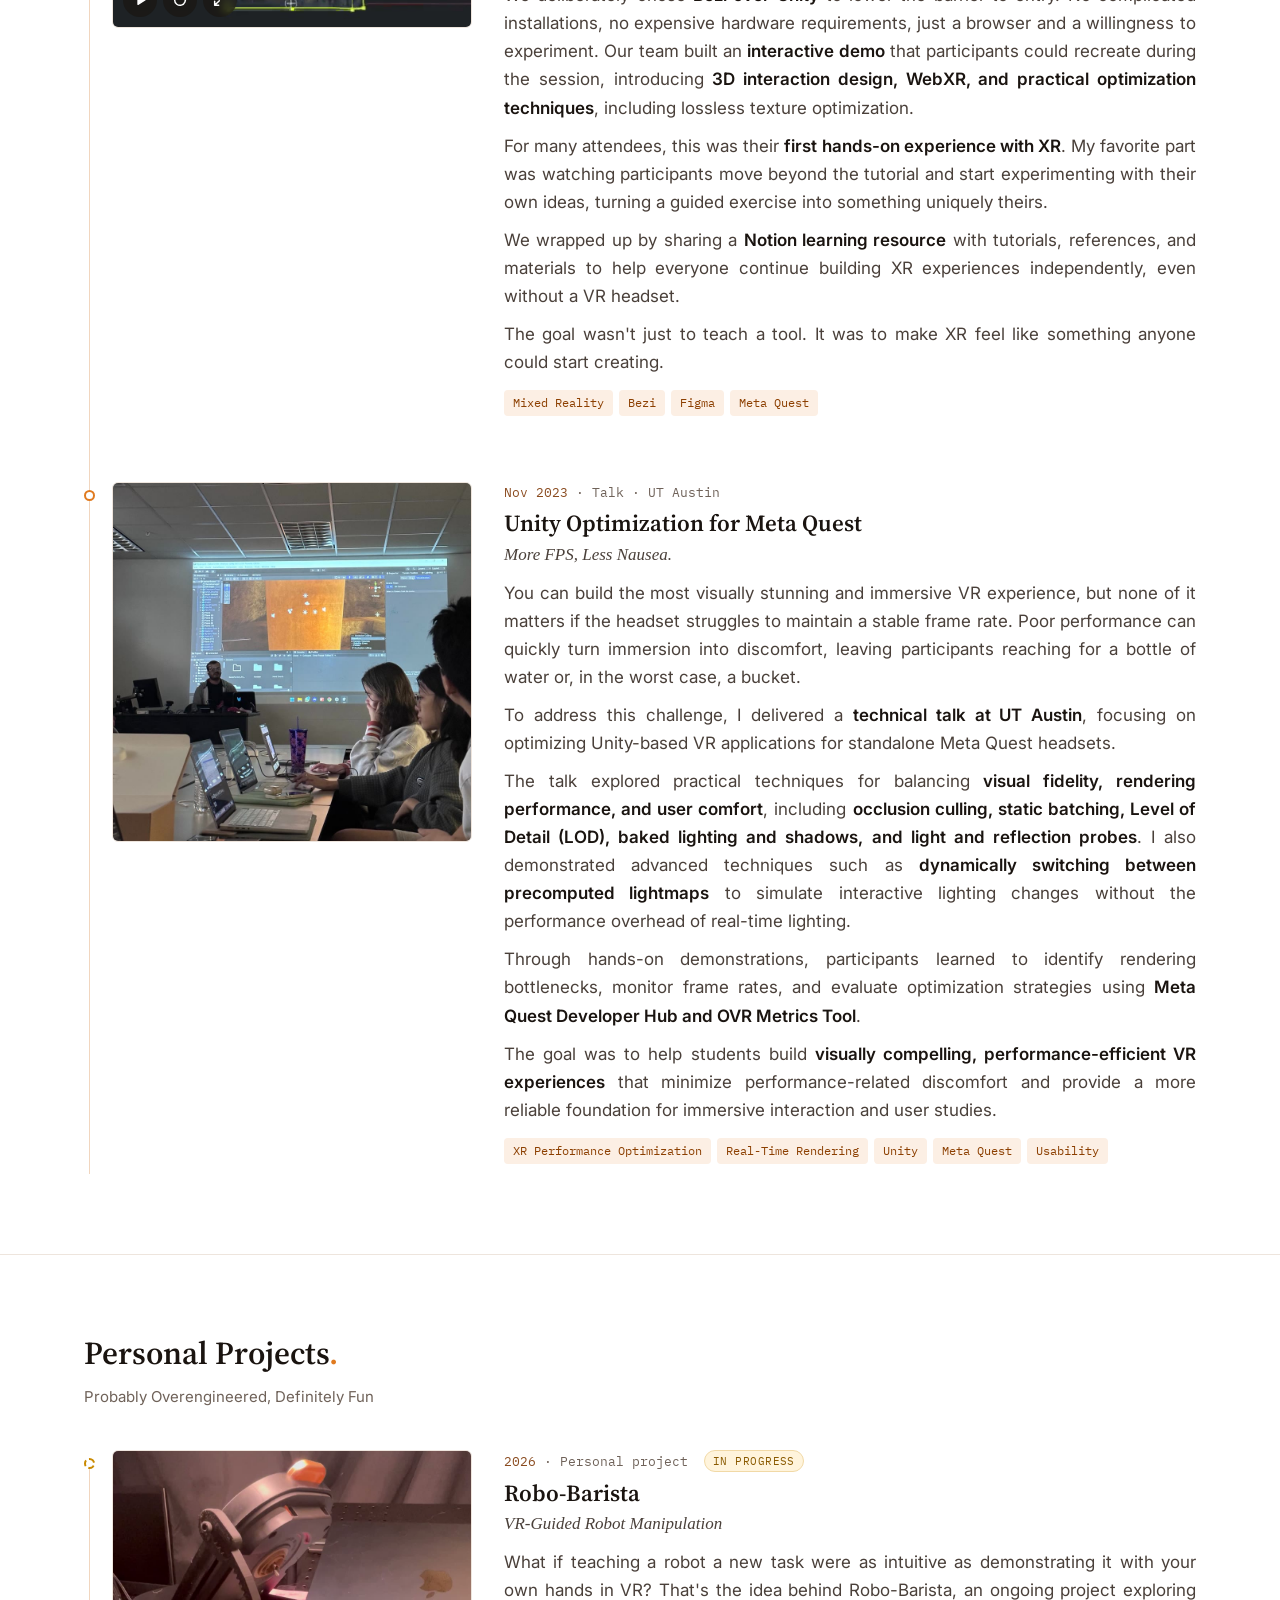
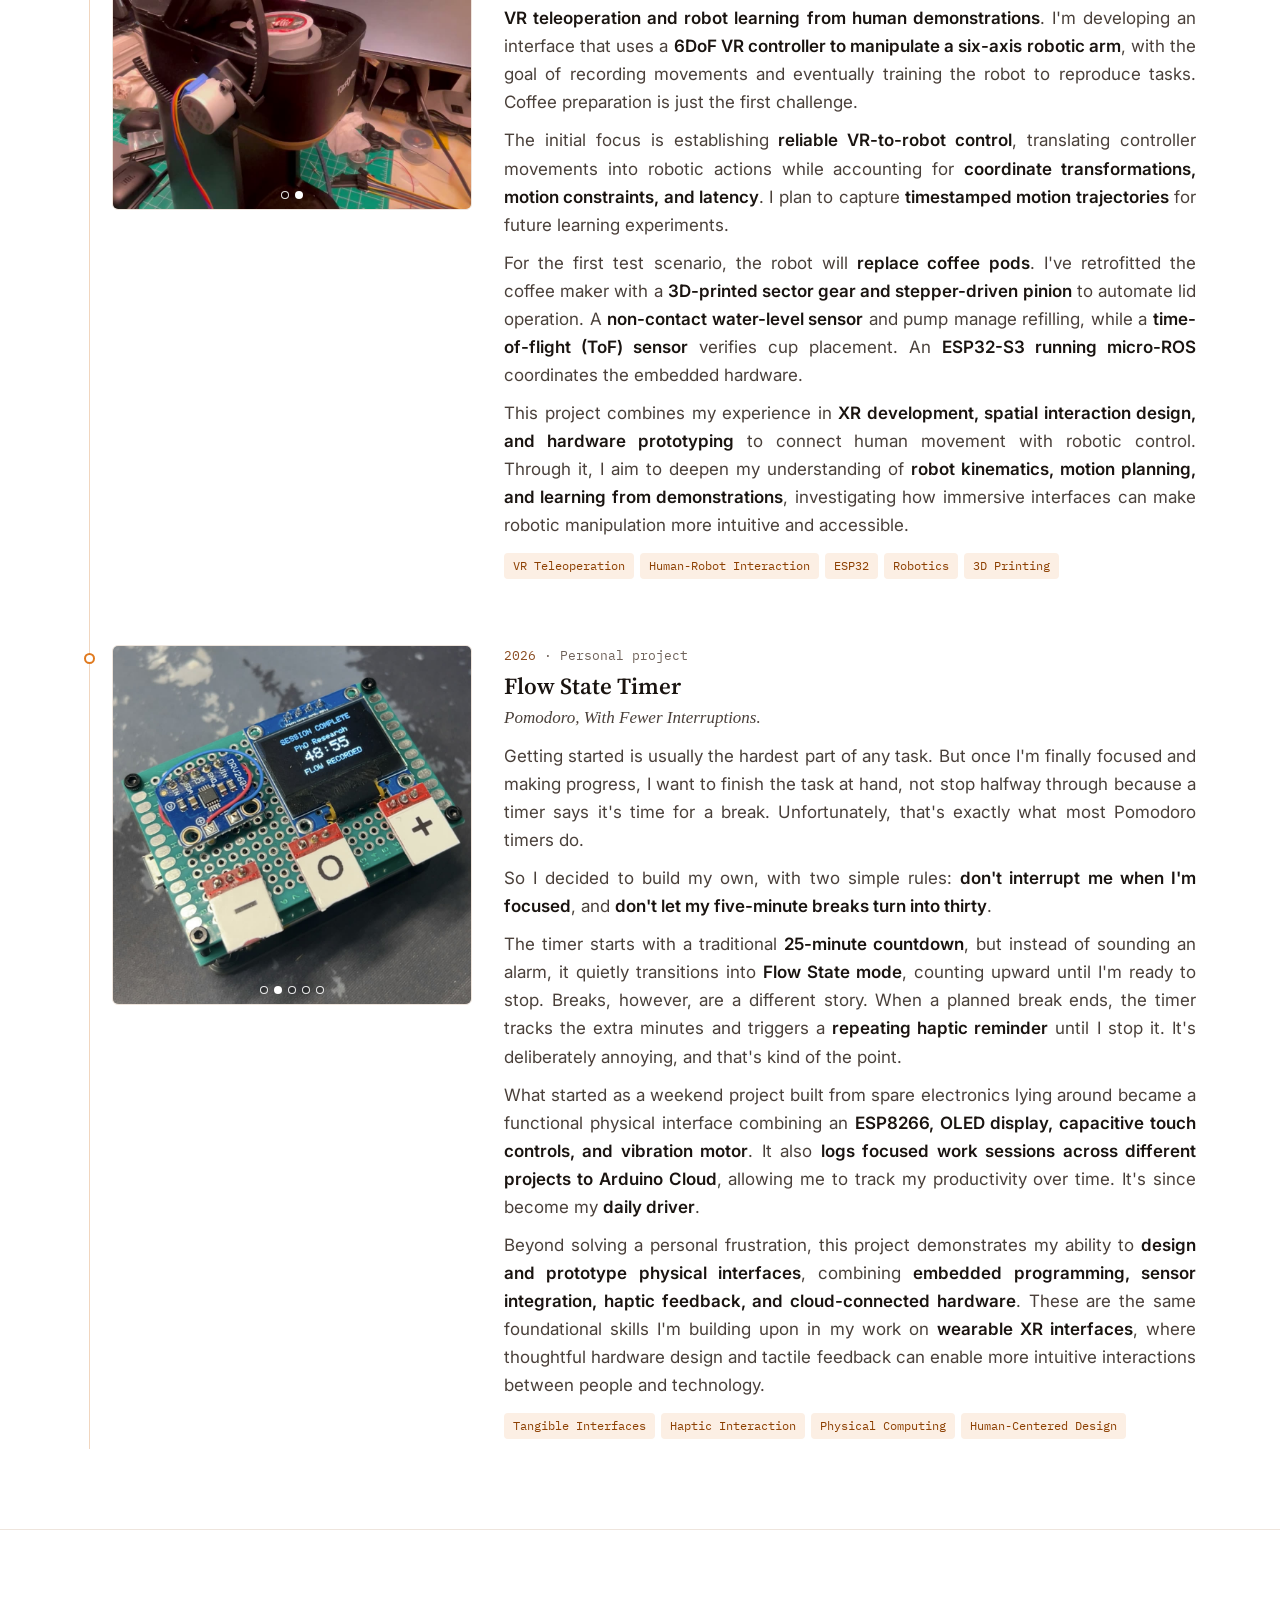
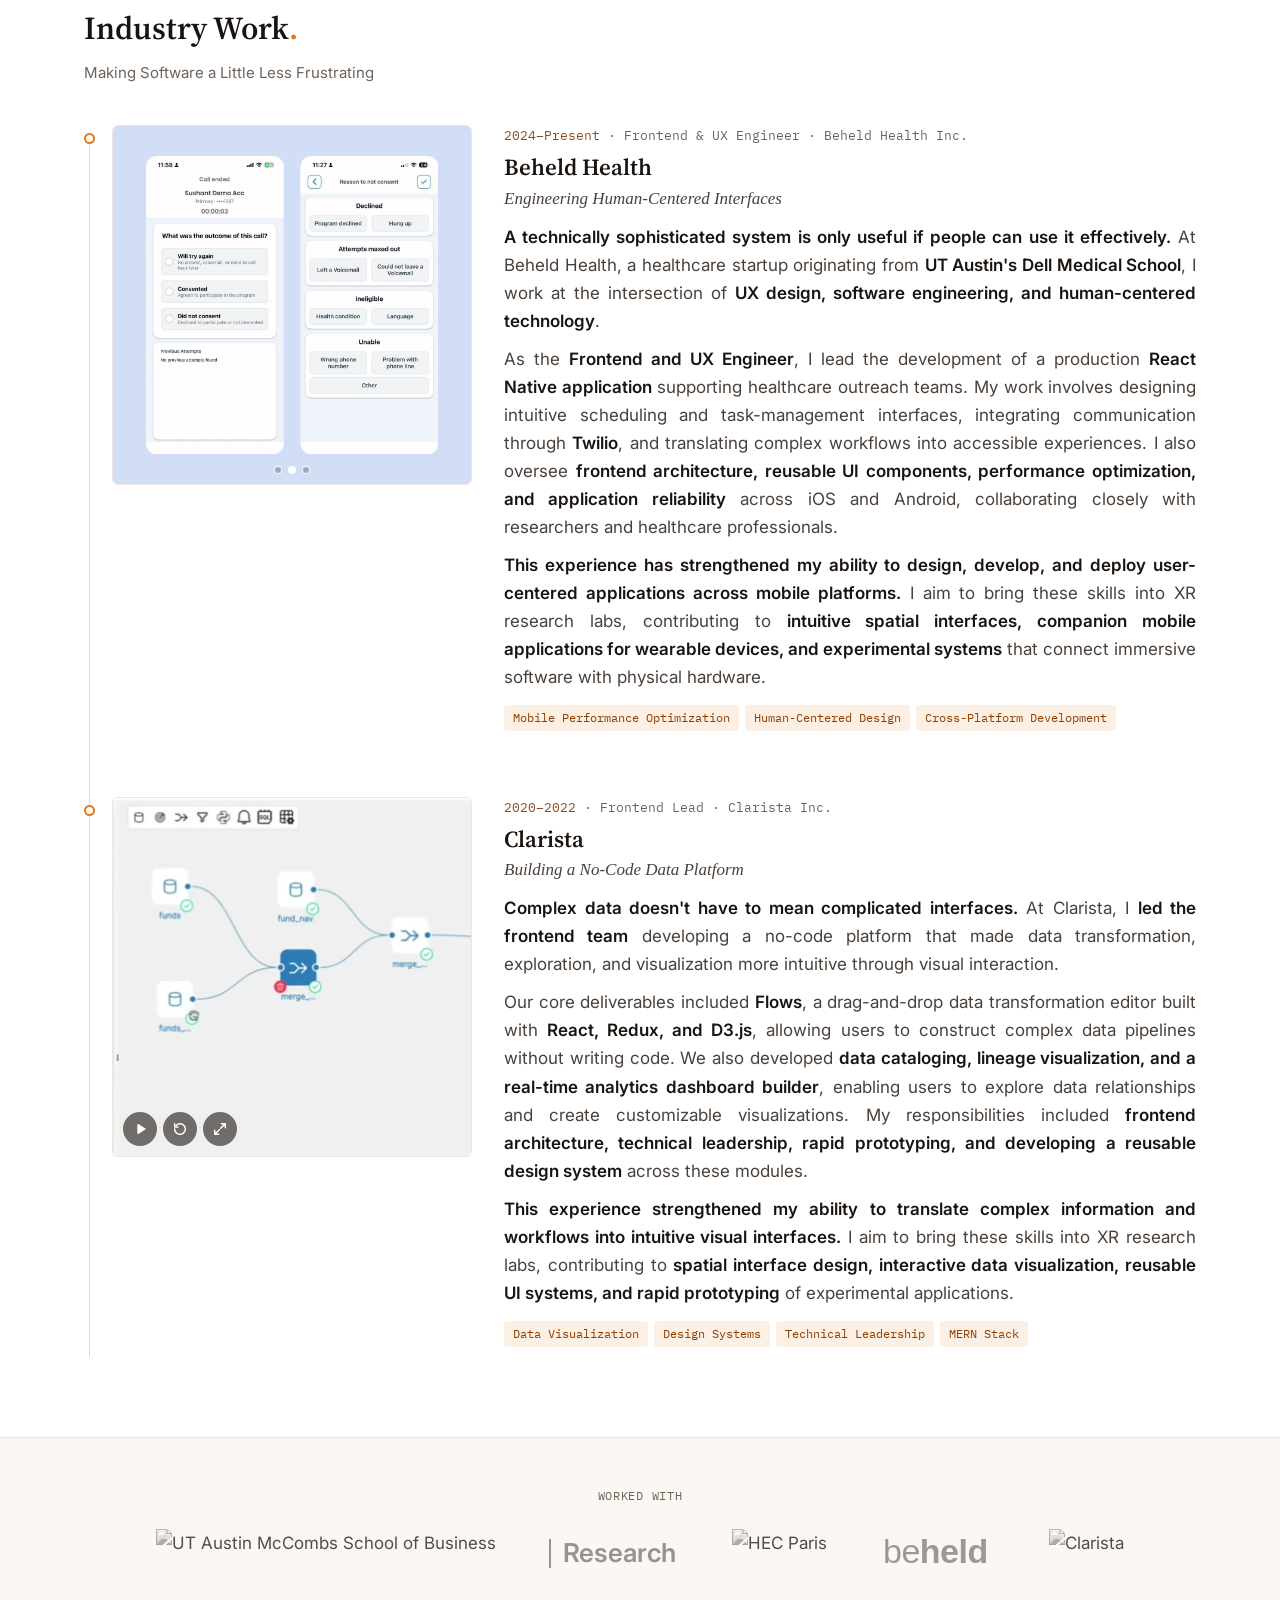
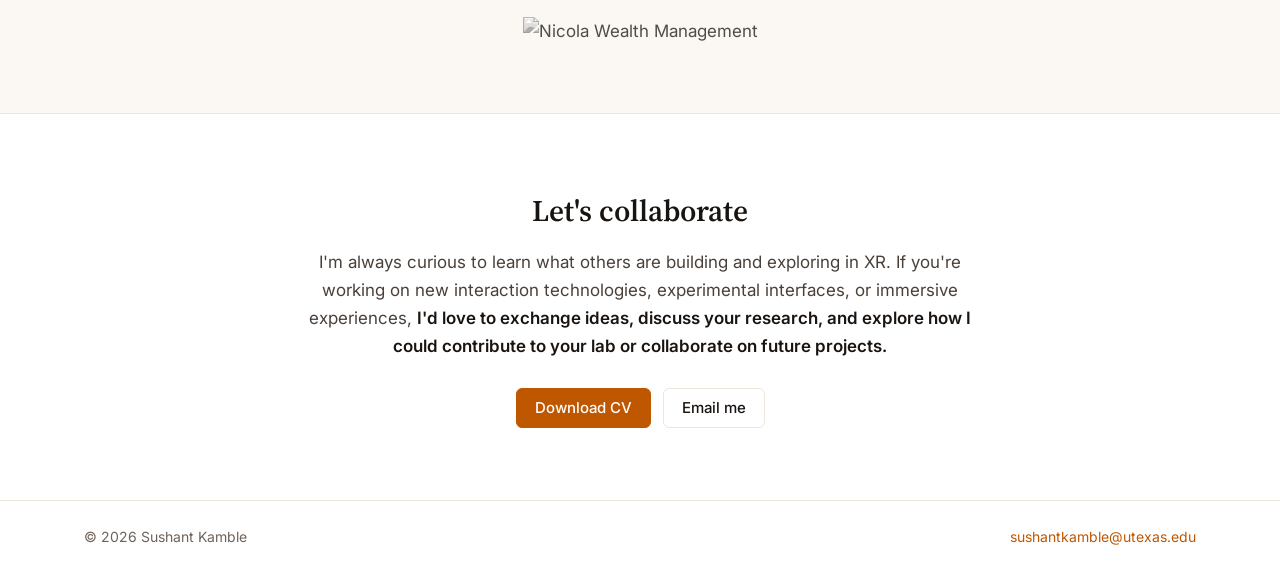
==== commit 744628a0: "Update intro, contact email and CV - Rewrite the intro around current research focus - Use sushantka" ====
--- a/index.html
+++ b/index.html
@@ -62,7 +62,7 @@
               <li>
                 <a href="/resume/Sushant_Kamble_CV.pdf" target="_blank" rel="noopener">CV</a>
               </li>
-              <li><a href="mailto:sushantkamble.xr@gmail.com">Email</a></li>
+              <li><a href="mailto:sushantkamble@utexas.edu">Email</a></li>
             </ul>
           </nav>
           <div class="display-controls" role="group" aria-label="Display settings">
@@ -99,7 +99,7 @@
 
             <div class="hero-links">
               <a class="btn btn-primary" href="/resume/Sushant_Kamble_CV.pdf" target="_blank" rel="noopener" download>Download CV</a>
-              <a class="btn btn-ghost" href="mailto:sushantkamble.xr@gmail.com">Email me</a>
+              <a class="btn btn-ghost" href="mailto:sushantkamble@utexas.edu">Email me</a>
             </div>
           </div>
         </div>
@@ -109,28 +109,27 @@
       <section class="intro" id="intro-section" aria-label="Introduction">
         <div class="container">
             <p class="hero-bio">
-              Hi! I'm Sushant, an <strong>Engineer and aspiring XR Researcher</strong>
+              Hi! I'm Sushant, an <strong>engineer and aspiring XR researcher</strong>
               exploring how we can move beyond screens and controllers to create more
-              natural and intuitive ways of interacting with virtual worlds.
+              natural ways to interact with virtual worlds.
             </p>
             <p class="hero-bio">
               I hold an <strong>M.S. in Information Studies from UT Austin</strong>,
               where I developed a strong interest in <strong>Human-Computer Interaction
-              (HCI)</strong> and immersive technologies. With over <strong>six years of
-              industry experience in software engineering and UX design</strong>, I've built a
-              strong foundation in <strong>developing complex interactive systems, rapid
-              prototyping, and translating human-centered design concepts into functional
-              applications</strong>.
+              (HCI)</strong> and immersive technologies. My independent research explores
+              <strong>next-generation XR interfaces</strong>, bringing together
+              <strong>wearable sensing, haptics, physical computing, and real-time 3D
+              development</strong>. I'm especially interested in <strong>designing and
+              prototyping new interaction techniques</strong>, then studying how people
+              perceive and use them in immersive environments.
             </p>
             <p class="hero-bio">
-              As I prepare for <strong>Fall 2027 PhD applications</strong>, I'm pursuing
-              independent research in <strong>next-generation XR interfaces</strong>,
-              bringing together <strong>real-time 3D development, wearable sensing,
-              haptics, and physical computing</strong>. I hope to bring this
-              multidisciplinary experience to an XR research lab, contributing to
-              <strong>the design and development of novel interaction techniques,
-              building experimental hardware and software prototypes, and evaluating how
-              people perceive and interact with immersive environments</strong>.
+              With over <strong>six years of experience in software engineering and UX
+              design</strong>, I bring a strong foundation in <strong>building complex
+              interactive systems, rapid prototyping, and translating human-centered design
+              ideas into working applications</strong>. I hope to contribute this mix of
+              research, design, software, and hardware experience to a
+              <strong>collaborative XR research lab</strong>.
             </p>
             <a class="scroll-cue" href="#portfolio-section" aria-label="Scroll to Research &amp; Prototyping">
               <span class="scroll-cue-mouse" aria-hidden="true"><span class="scroll-cue-wheel"></span></span>
@@ -221,7 +220,7 @@
           </p>
           <div class="hero-links">
             <a class="btn btn-primary" href="/resume/Sushant_Kamble_CV.pdf" target="_blank" rel="noopener" download>Download CV</a>
-            <a class="btn btn-ghost" href="mailto:sushantkamble.xr@gmail.com">Email me</a>
+            <a class="btn btn-ghost" href="mailto:sushantkamble@utexas.edu">Email me</a>
           </div>
         </div>
       </section>
@@ -248,7 +247,7 @@
     <footer class="footer">
       <div class="container">
         <span>© <span id="year"></span> Sushant Kamble</span>
-        <a href="mailto:sushantkamble.xr@gmail.com">sushantkamble.xr@gmail.com</a>
+        <a href="mailto:sushantkamble@utexas.edu">sushantkamble@utexas.edu</a>
       </div>
     </footer>
 
--- a/css/research.css
+++ b/css/research.css
@@ -343,6 +343,33 @@
 .work-desc a { text-decoration: underline; text-decoration-color: var(--hover-line); text-underline-offset: 3px; }
 .work-desc a:hover { text-decoration-color: currentColor; }
 .work-desc a strong { color: inherit; }
+
+/* ---------- Charts inside a description ({ figures: [...] } in work.js) ---------- */
+.work-figures {
+  display: grid; grid-template-columns: repeat(2, minmax(0, 1fr));
+  gap: 20px 16px; margin: 6px 0 22px;
+}
+.work-figure { margin: 0; min-width: 0; }
+.work-figure.is-wide { grid-column: 1 / -1; }
+.work-figure a {
+  display: block; border: 1px solid var(--line); border-radius: 6px; overflow: hidden;
+  background: var(--bg-soft); transition: border-color 0.15s;
+}
+.work-figure a:hover { border-color: var(--hover-line); }
+.work-figure img { width: 100%; height: auto; }
+.work-figure figcaption { color: var(--ink-3); font-size: 0.875rem; line-height: 1.45; margin-top: 8px; }
+.work-figure figcaption strong { color: var(--ink-2); font-weight: 600; }
+/* Each chart ships a light and a dark rendering; show the one matching the theme. */
+.work-figure .fig-dark { display: none; }
+:root[data-theme="dark"] .work-figure .fig-light { display: none; }
+:root[data-theme="dark"] .work-figure .fig-dark { display: block; }
+@media (prefers-color-scheme: dark) {
+  :root:not([data-theme="light"]) .work-figure .fig-light { display: none; }
+  :root:not([data-theme="light"]) .work-figure .fig-dark { display: block; }
+}
+@media (max-width: 560px) {
+  .work-figures { grid-template-columns: minmax(0, 1fr); }
+}
 
 /* ---------- Image carousel (timeline thumbnail) ---------- */
 .work-media.carousel { position: relative; aspect-ratio: 1 / 1; }
@@ -705,6 +732,46 @@
 .video-btn:hover { background: var(--accent); }
 .video-btn:active { transform: scale(0.94); }
 .video-btn:focus-visible { outline: 2px solid var(--accent); outline-offset: 2px; }
+
+/* ---------- Lightbox (charts and timeline videos, see work.js) ---------- */
+.work-figure a, .has-video video { cursor: zoom-in; }
+html.lightbox-open { overflow: hidden; }
+.lightbox {
+  padding: 0; border: none; background: transparent; color: var(--ink);
+  max-width: none; max-height: none; width: 100%; height: 100%;
+  display: none; align-items: center; justify-content: center; flex-direction: column;
+}
+.lightbox[open] { display: flex; }
+.lightbox::backdrop { background: rgba(10, 8, 6, 0.82); backdrop-filter: blur(3px); }
+.lightbox-content {
+  max-width: min(1200px, 92vw); max-height: 84vh;
+  display: flex; align-items: center; justify-content: center;
+}
+.lightbox-content img, .lightbox-content video {
+  display: block; max-width: min(1200px, 92vw); max-height: 84vh; width: auto; height: auto;
+  border-radius: 8px; background: var(--bg-soft); box-shadow: 0 20px 60px rgba(0, 0, 0, 0.45);
+}
+.lightbox-caption {
+  max-width: min(900px, 92vw); margin: 14px 16px 0; text-align: center;
+  color: #e9e1da; font-size: 0.9375rem; line-height: 1.5;
+}
+.lightbox-caption strong { color: #fff; font-weight: 600; }
+.lightbox-close {
+  position: fixed; top: 16px; right: 16px; width: 44px; height: 44px;
+  display: flex; align-items: center; justify-content: center;
+  border: none; border-radius: 50%; cursor: pointer;
+  background: rgba(255, 255, 255, 0.14); color: #fff;
+  transition: background 0.15s, transform 0.15s;
+}
+.lightbox-close:hover { background: var(--accent); }
+.lightbox-close:active { transform: scale(0.94); }
+.lightbox-close:focus-visible { outline: 2px solid var(--accent); outline-offset: 2px; }
+@media (prefers-reduced-motion: no-preference) {
+  .lightbox[open] .lightbox-content { animation: lightbox-in 0.22s ease-out; }
+  .lightbox[open]::backdrop { animation: lightbox-fade 0.22s ease-out; }
+}
+@keyframes lightbox-in { from { opacity: 0; transform: scale(0.96); } to { opacity: 1; transform: none; } }
+@keyframes lightbox-fade { from { opacity: 0; } to { opacity: 1; } }
 /* Keep the name on one line in the nav */
 .nav-brand { white-space: nowrap; }
 
